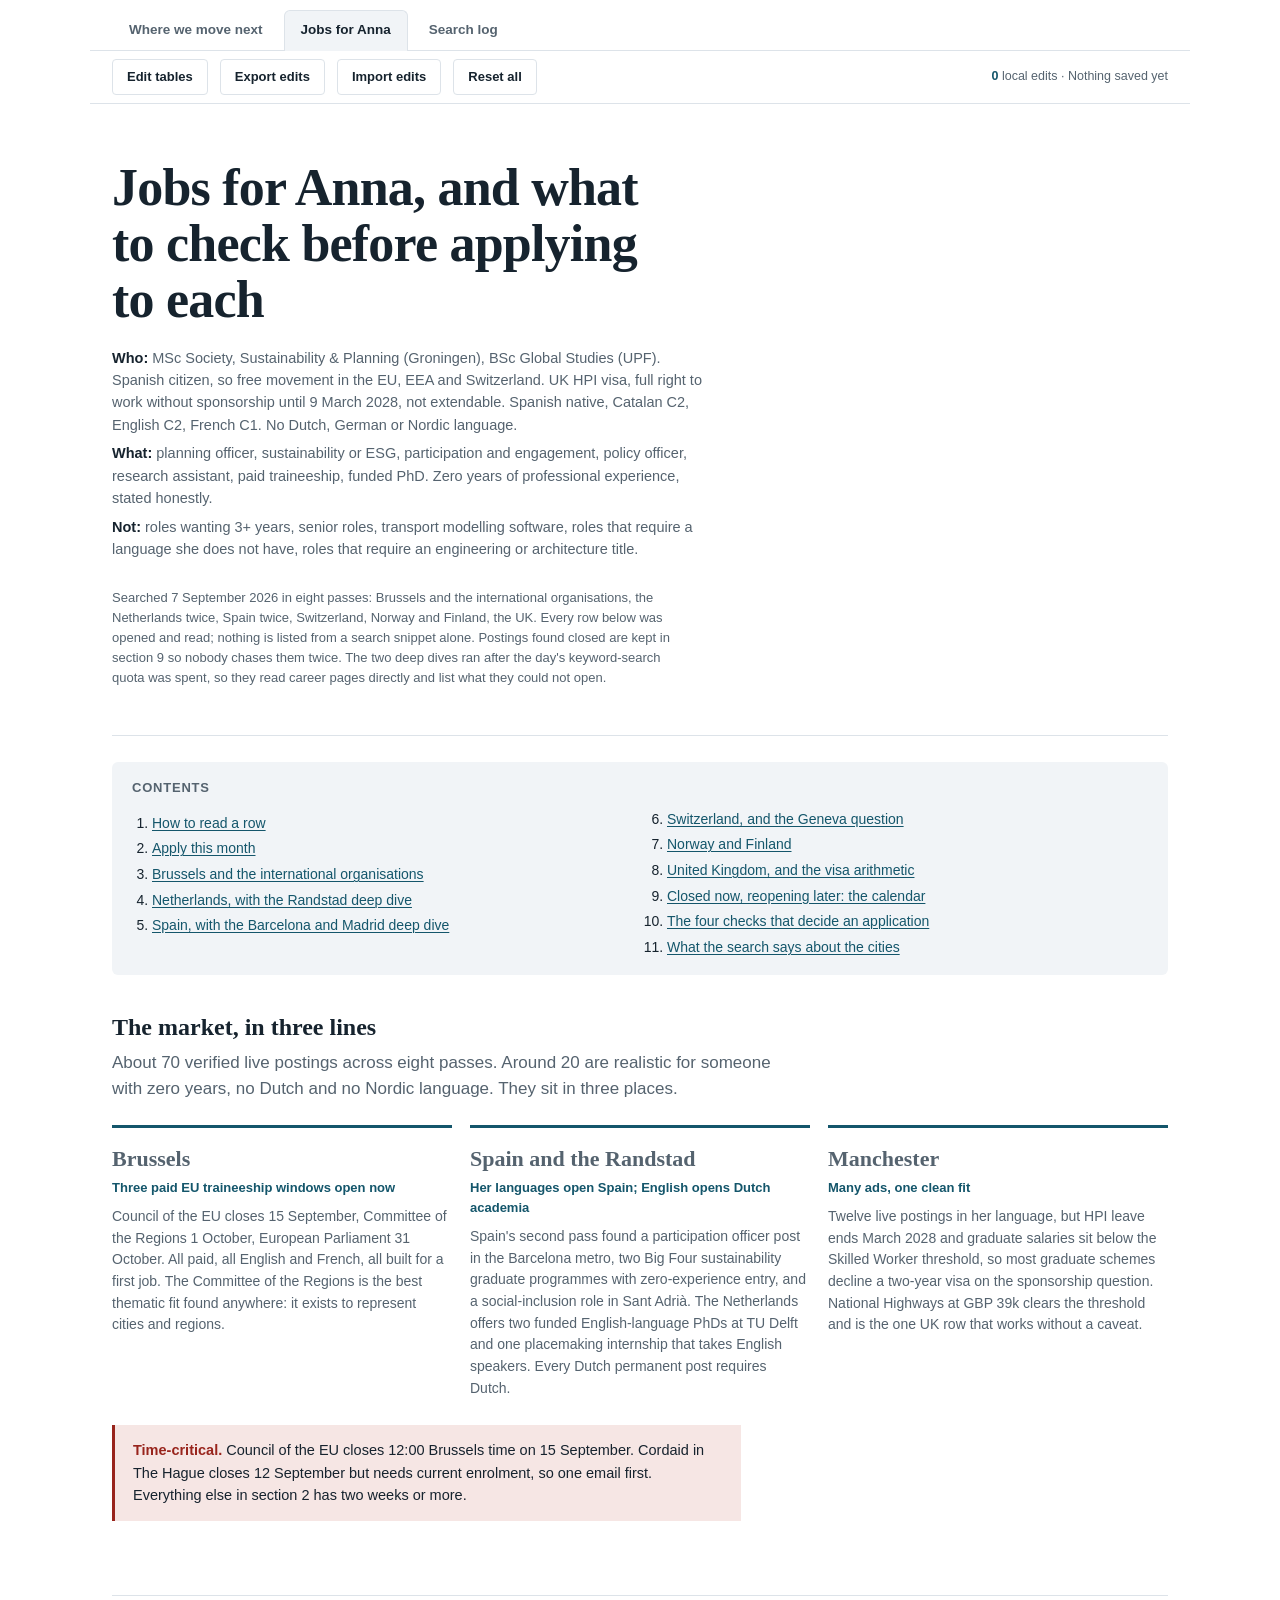
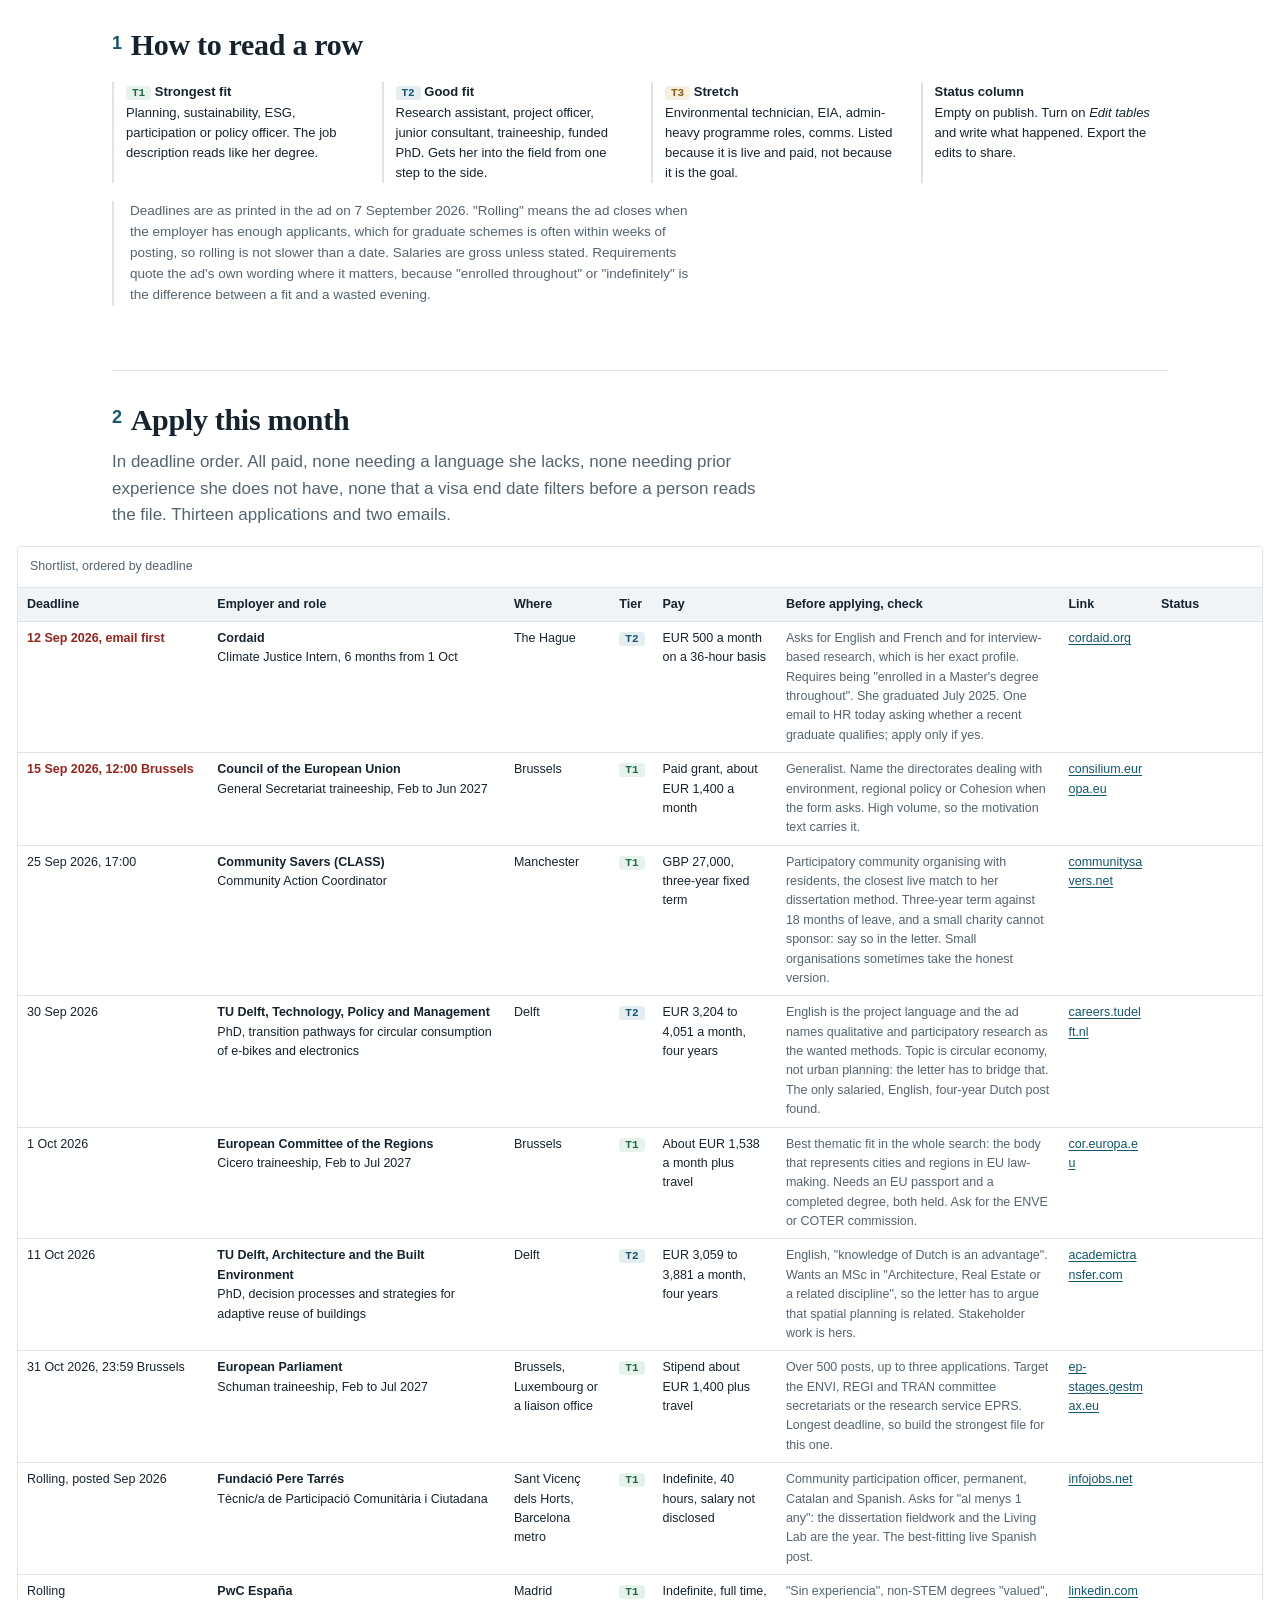
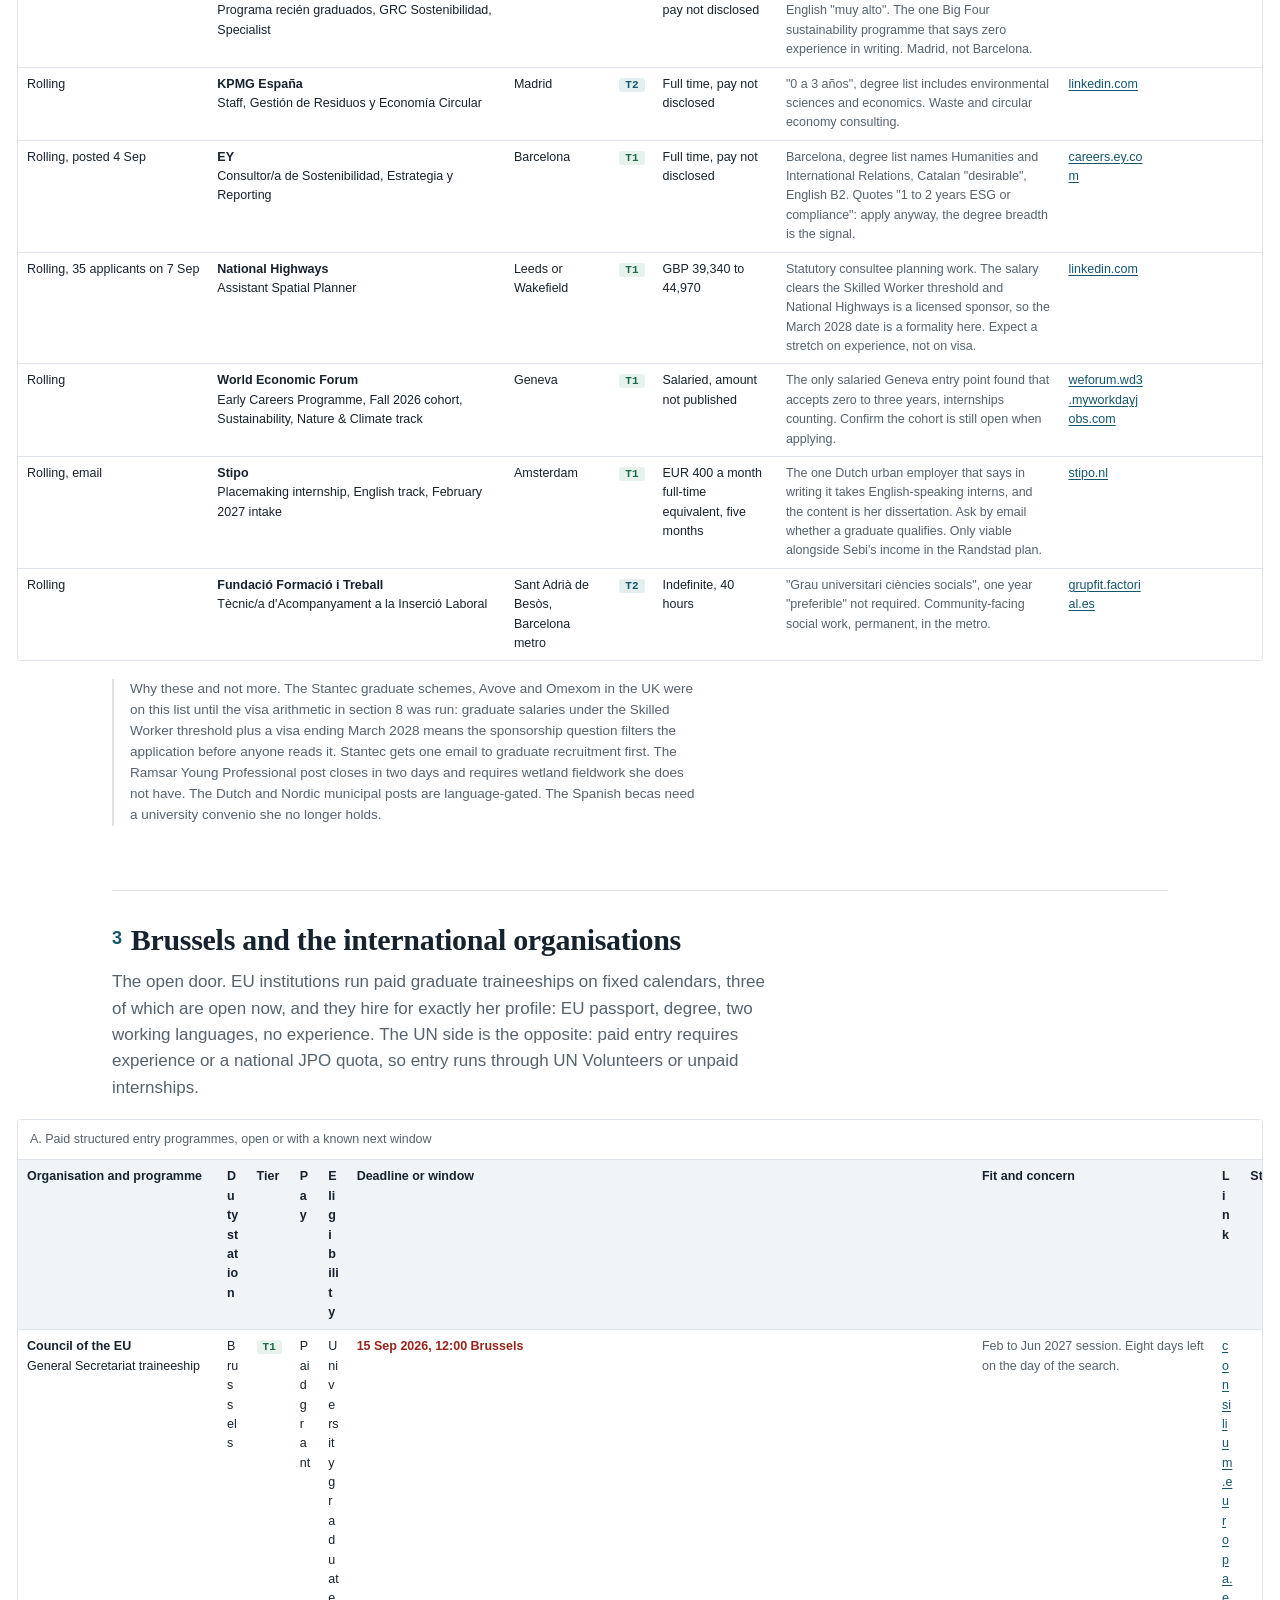
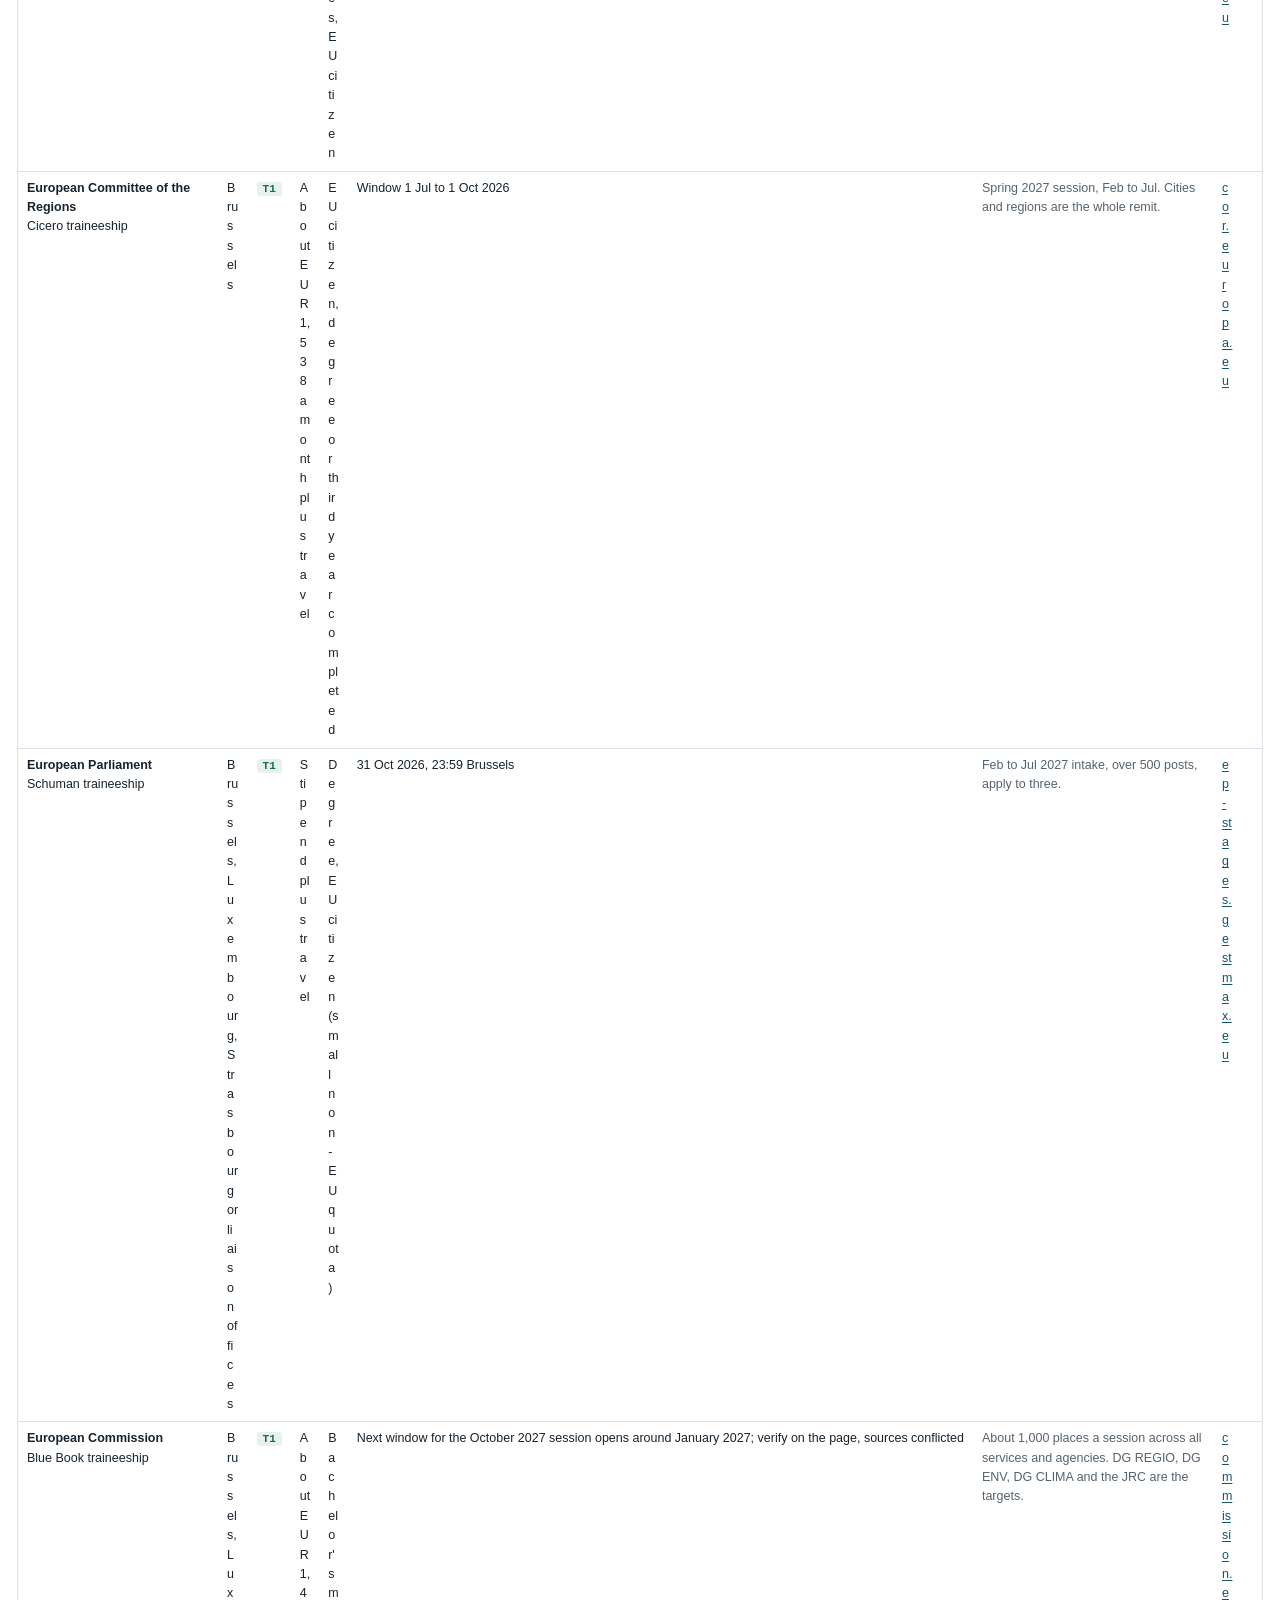
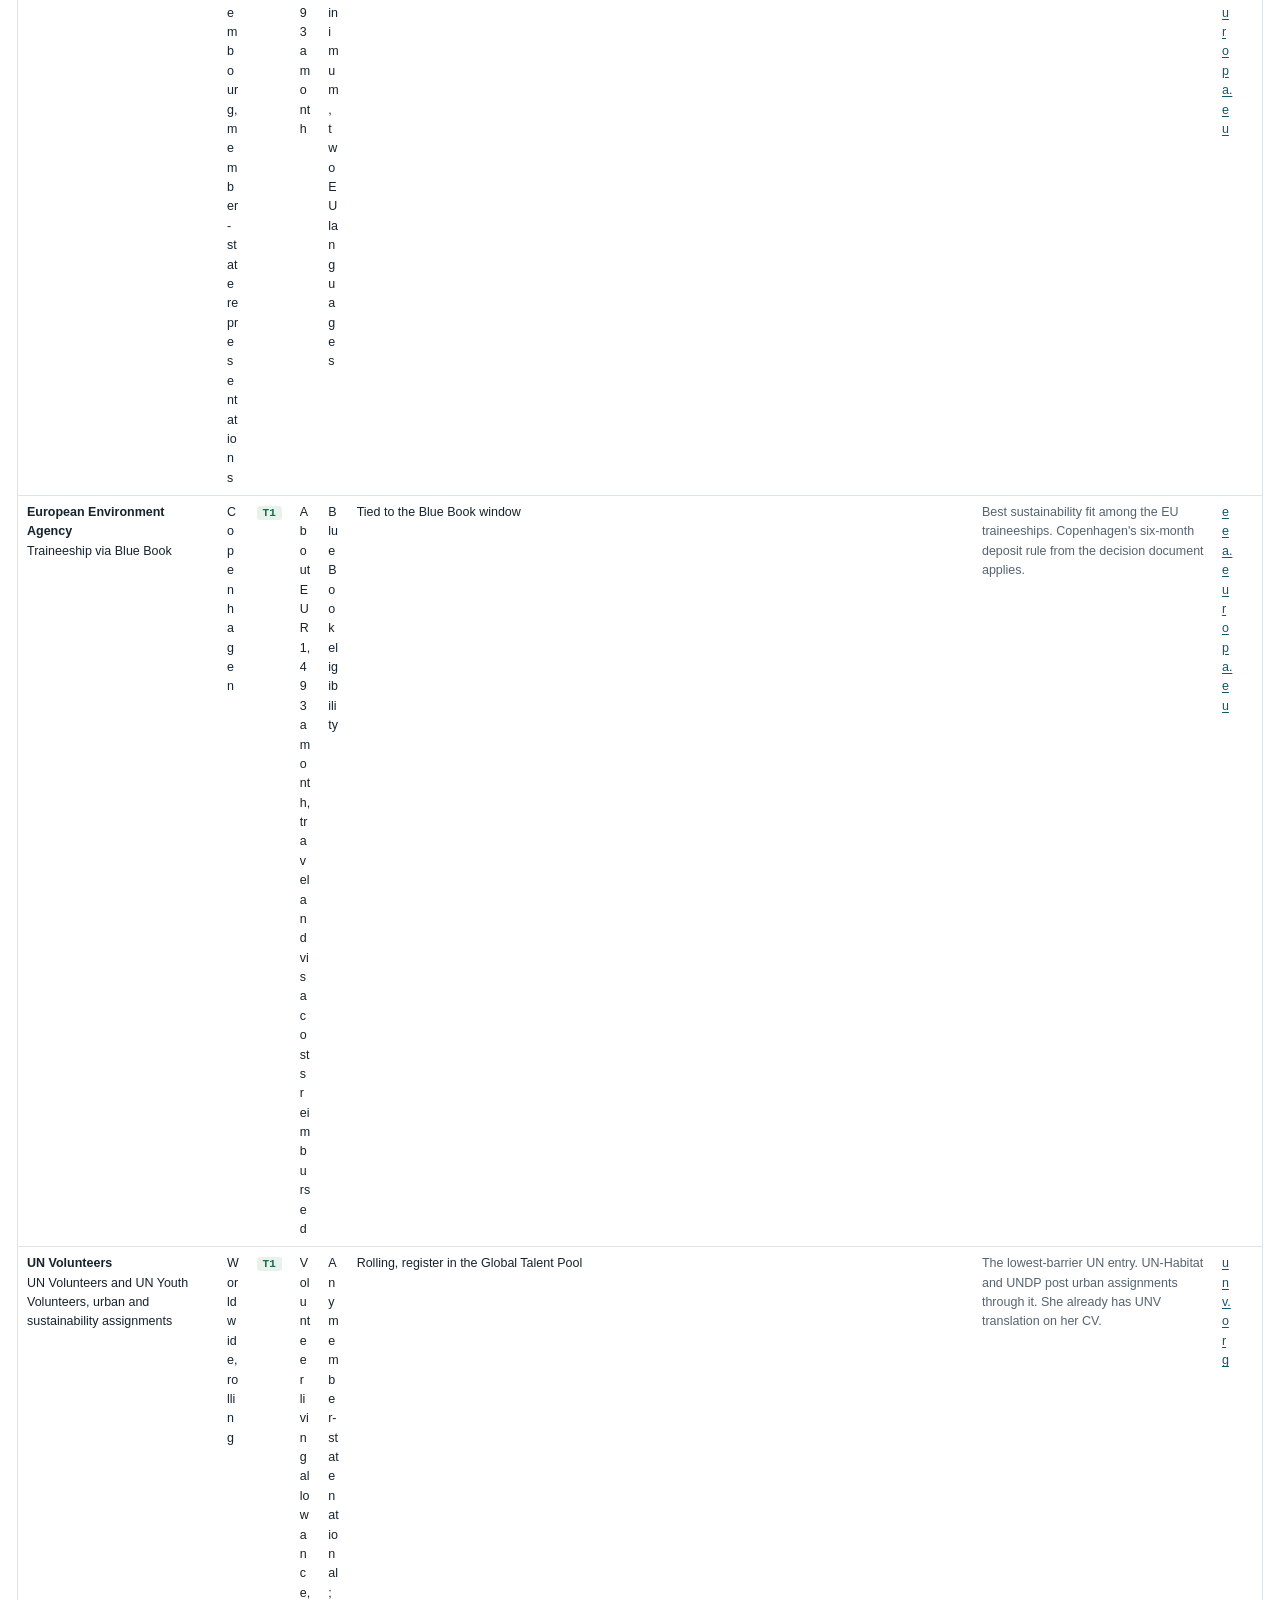
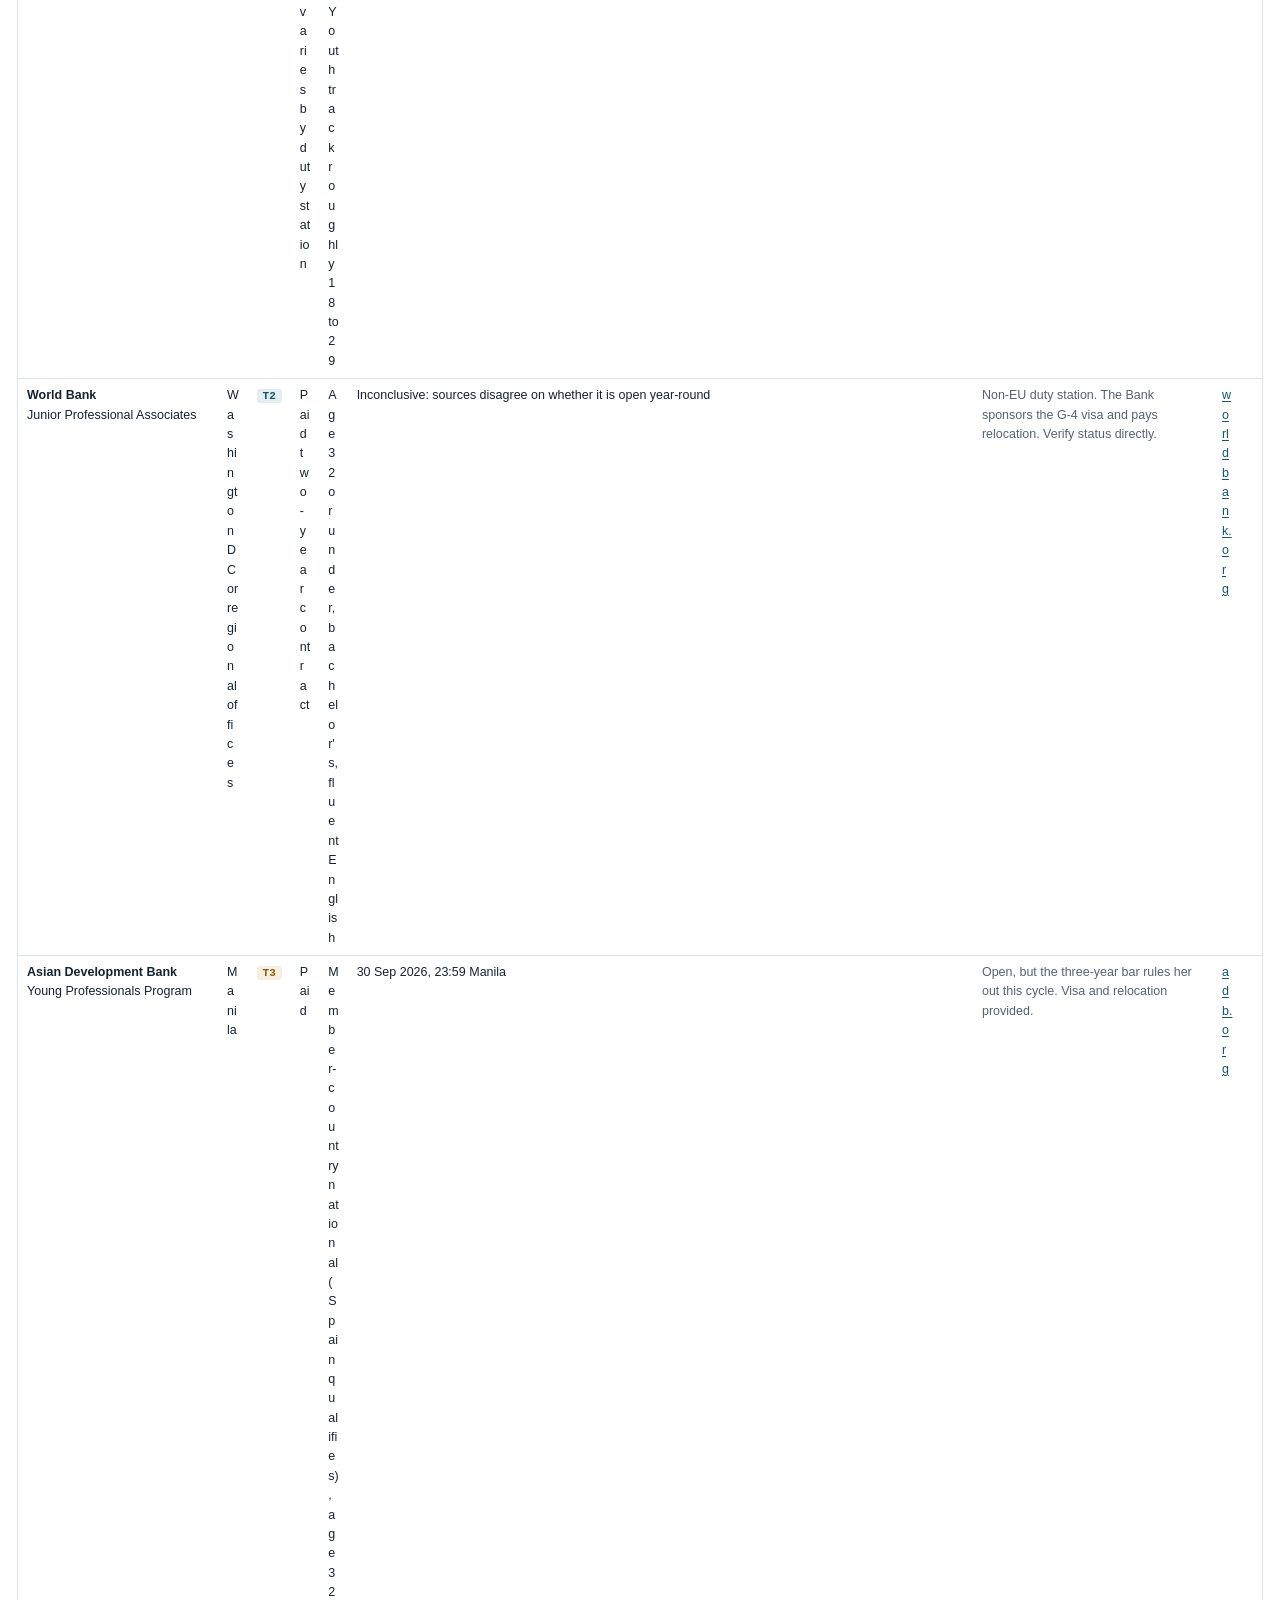
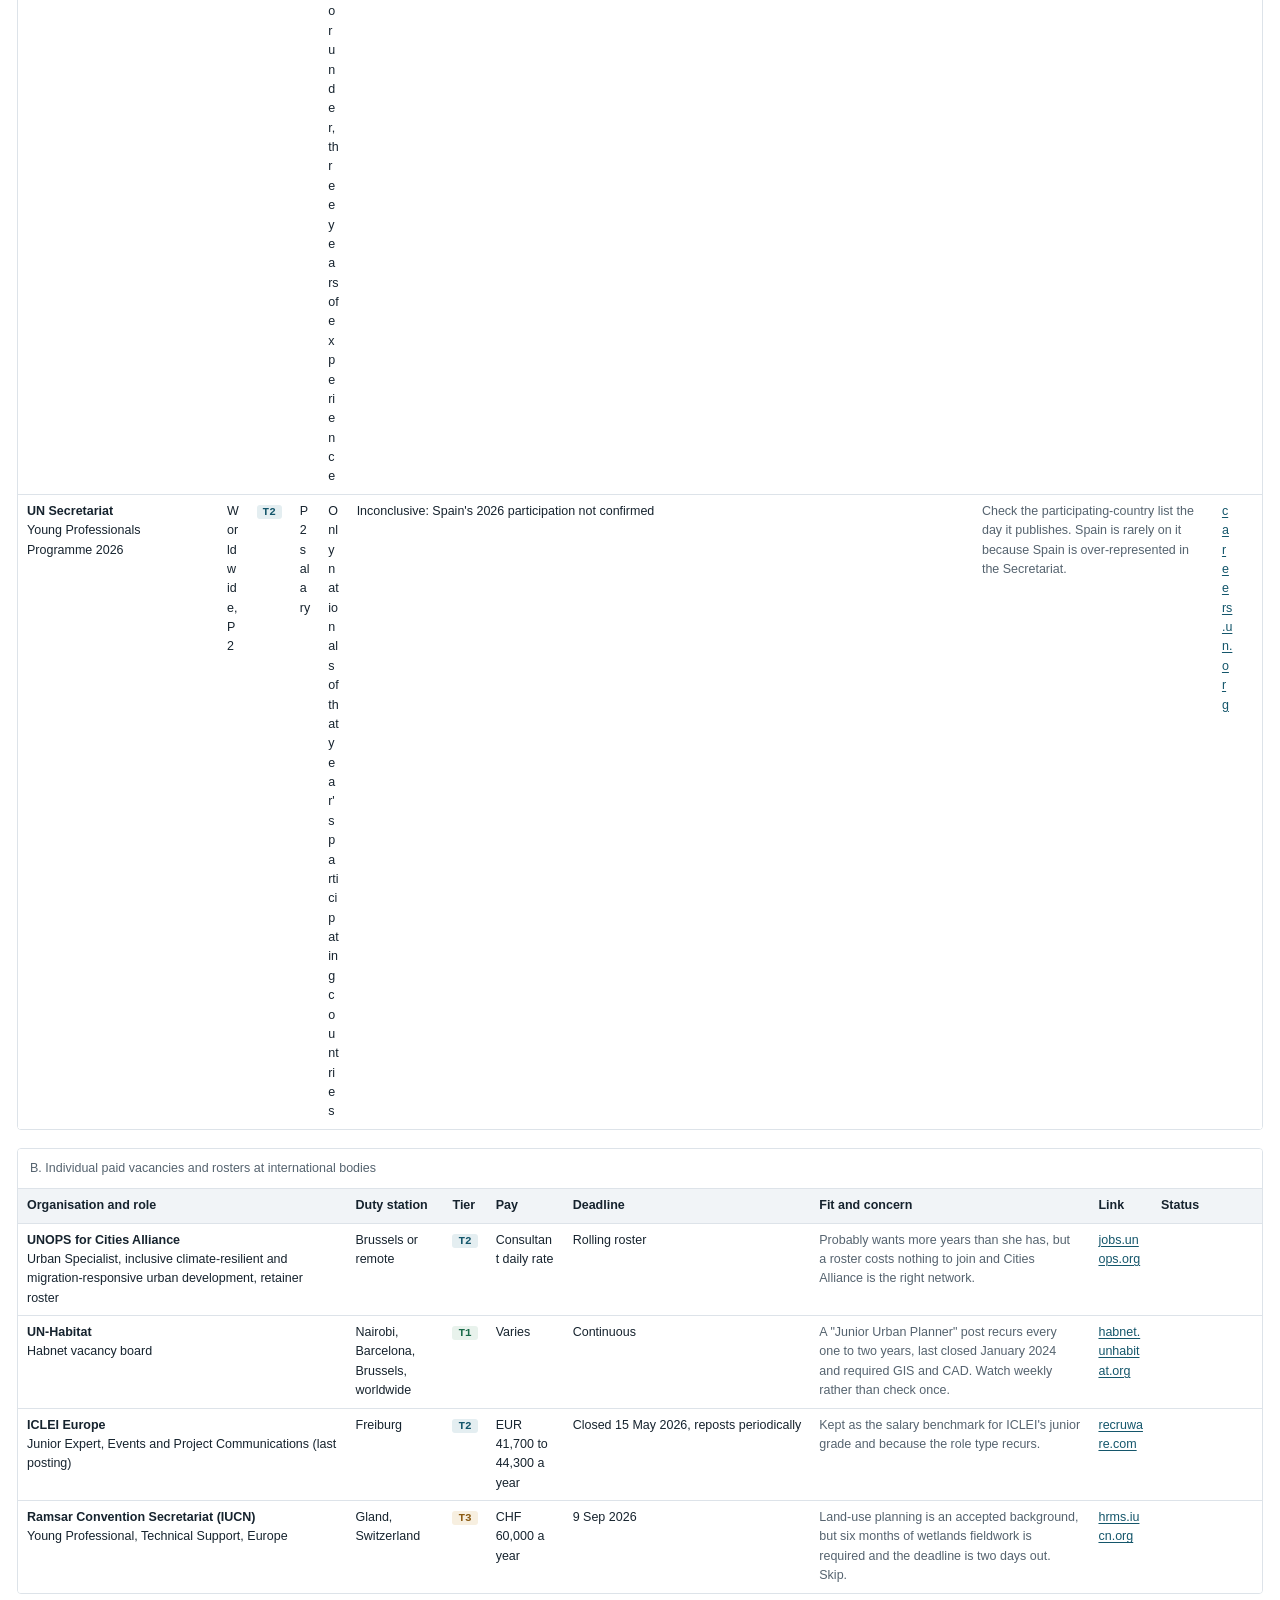
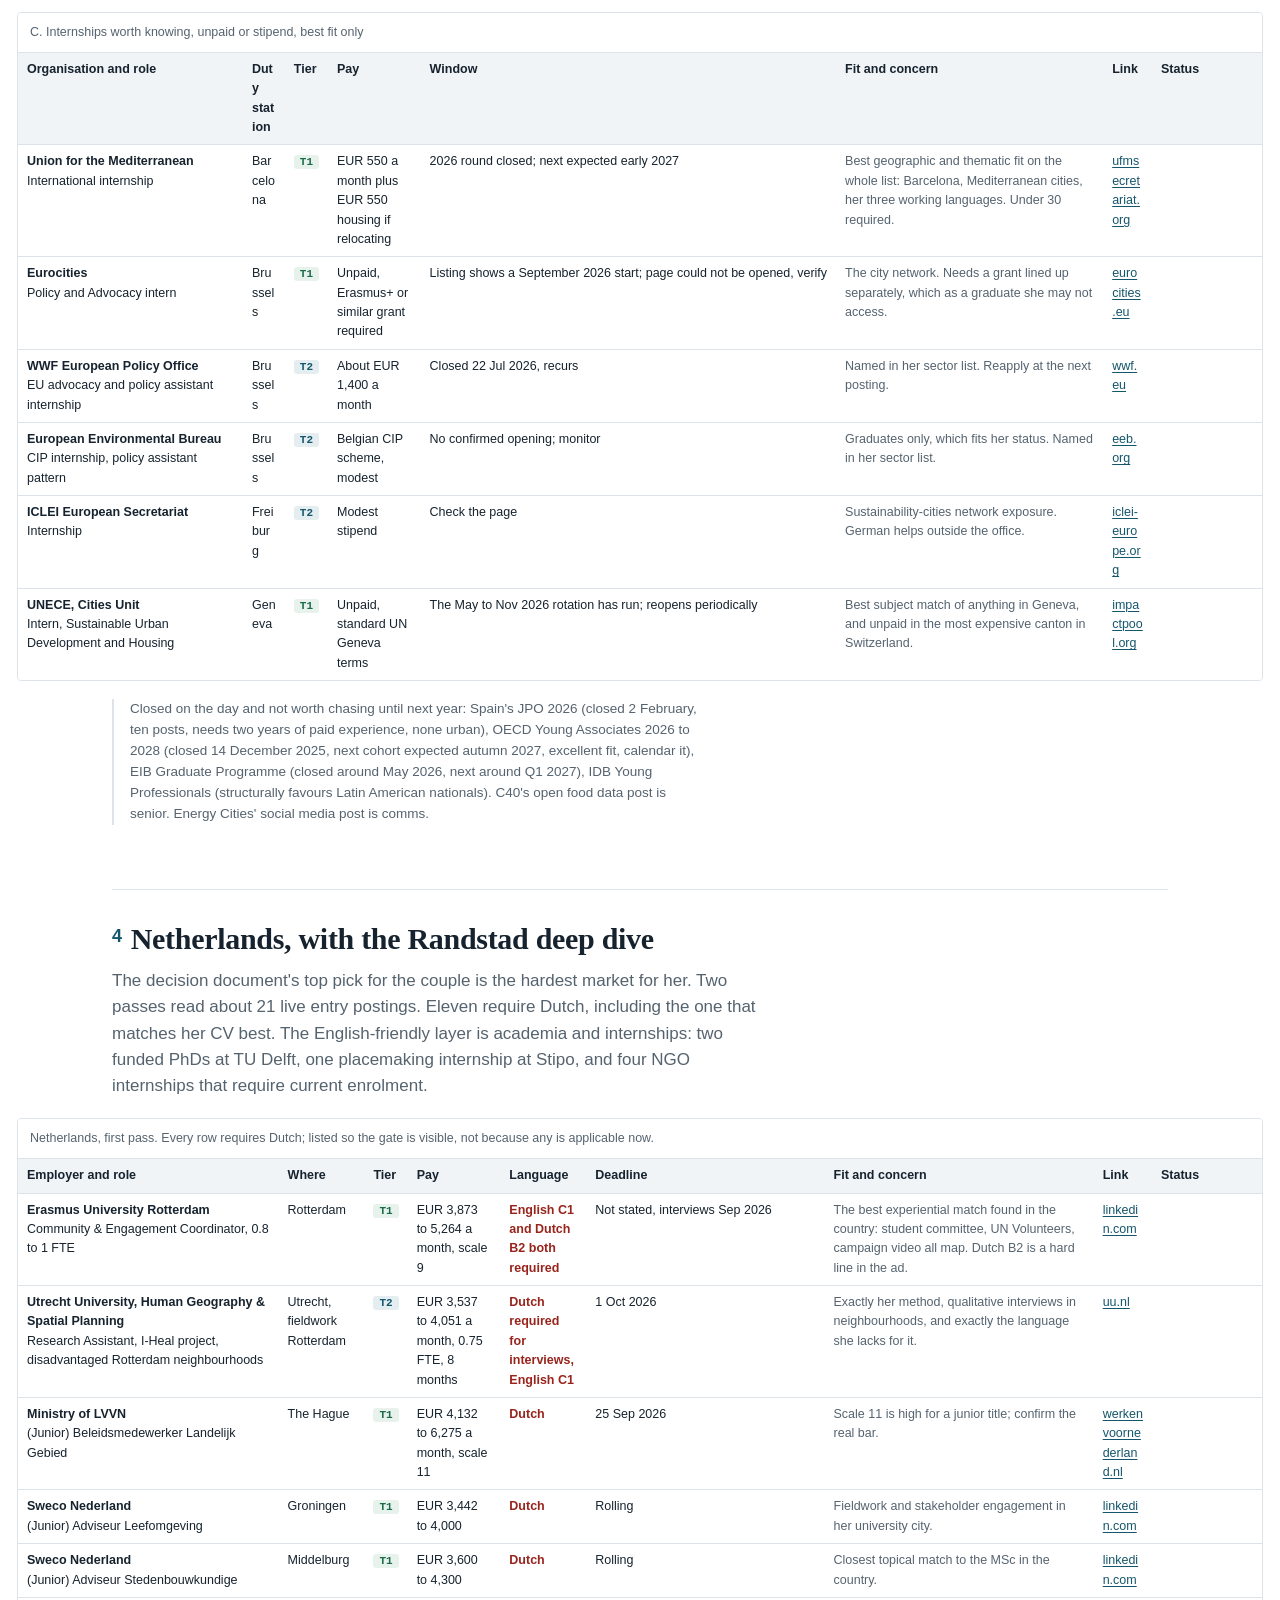
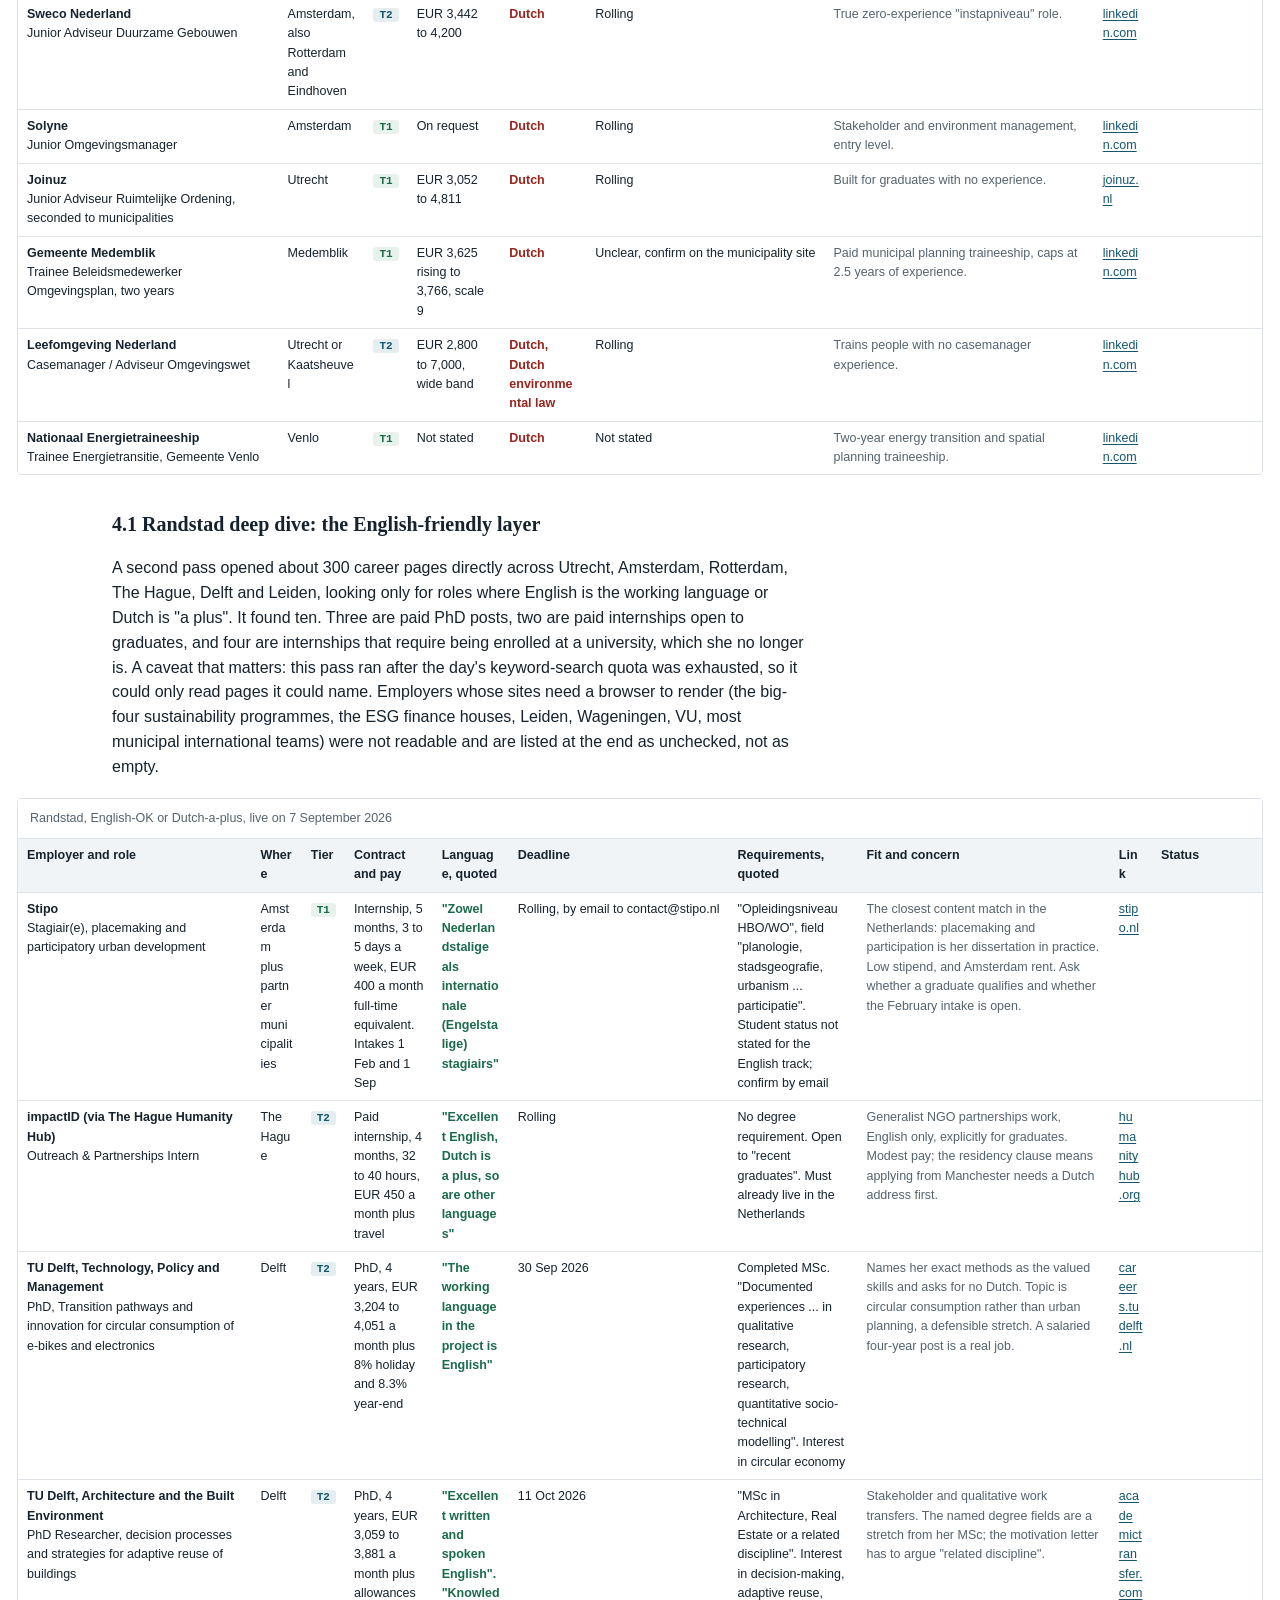
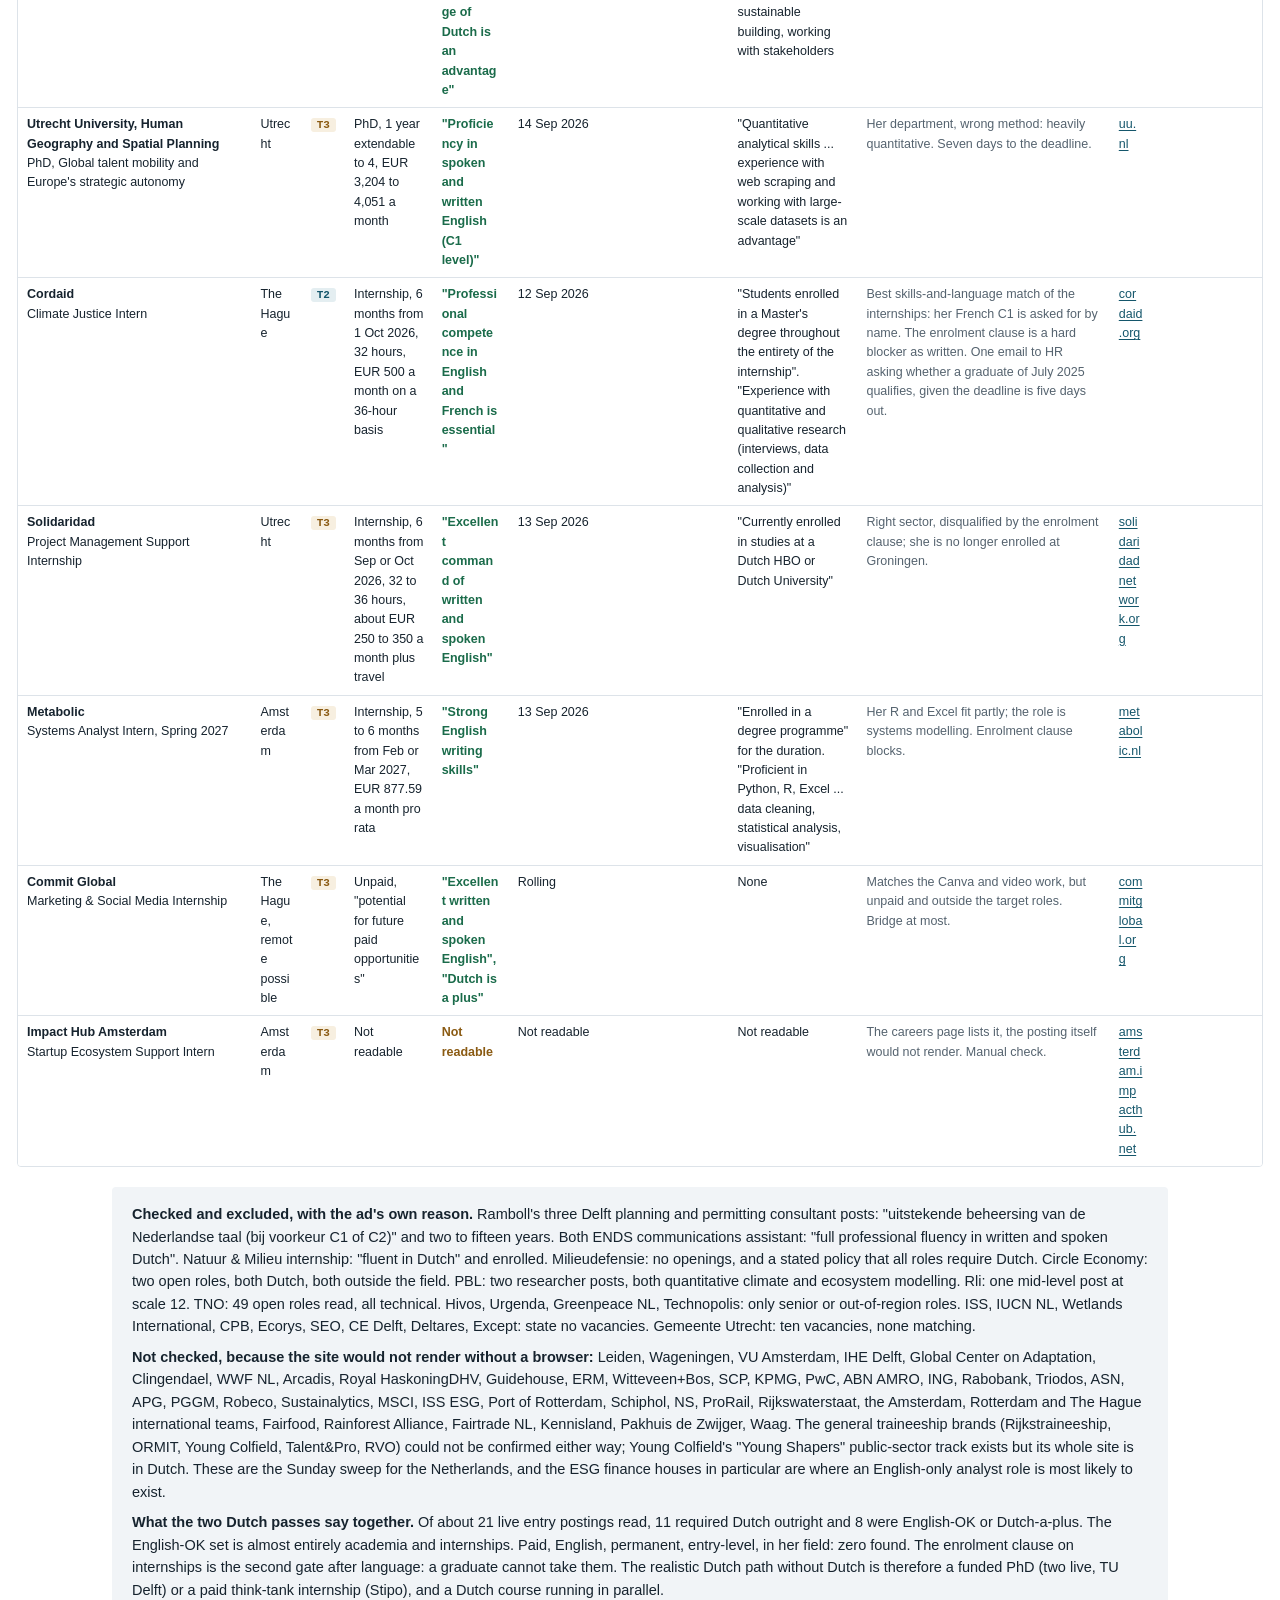
==== jobs.html @ f6447d2b "anna jobs" ====
<!DOCTYPE html>
<html lang="en">
<head>
<meta charset="UTF-8">
<meta name="viewport" content="width=device-width, initial-scale=1.0">
<title>Jobs for Anna · every live posting found, September 2026</title>
<meta name="description" content="Every open graduate-level vacancy found for Anna across Brussels, the Netherlands, Spain, Switzerland, Norway, Finland and the UK, with deadlines, pay, language gates and the check to make before applying.">
<link rel="stylesheet" href="assets/styles.css">
</head>
<body class="jobs">
<a class="skip" href="#now">Skip to the list</a>
<div class="page">

<nav class="sitetabs" aria-label="Site sections">
  <a href="index.html">Where we move next</a>
  <a href="jobs.html" aria-current="page">Jobs for Anna</a>
  <a href="log.html">Search log</a>
</nav>

<div class="toolbar" id="toolbar">
  <button type="button" id="edit-toggle" aria-pressed="false">Edit tables</button>
  <button type="button" id="export-edits">Export edits</button>
  <button type="button" id="import-edits">Import edits</button>
  <input type="file" id="import-file" accept="application/json,.json" hidden>
  <button type="button" id="reset-all" disabled>Reset all</button>
  <span class="grow"></span>
  <span class="state"><b id="edit-count">0</b> local edits · <span id="save-state">Nothing saved yet</span></span>
</div>
<p id="edit-help" class="method" hidden style="margin-top:12px">
  <strong>Edit mode is on.</strong> Every cell is editable, so the <em>Status</em> column is yours: type <em>applied 12 Sep</em>, <em>rejected</em>, <em>interview</em>, or <em>skip</em>. Each row has duplicate and delete controls and each table has <em>Add a row</em>. Edits live in this browser only. Use <em>Export edits</em> to hand the file to the other person, who imports it on their machine.
</p>

<header class="masthead">
  <h1>Jobs for Anna, and what to check before applying to each</h1>
  <p class="who"><strong>Who:</strong> MSc Society, Sustainability &amp; Planning (Groningen), BSc Global Studies (UPF). Spanish citizen, so free movement in the EU, EEA and Switzerland. UK HPI visa, full right to work without sponsorship until 9 March 2028, not extendable. Spanish native, Catalan C2, English C2, French C1. No Dutch, German or Nordic language.</p>
  <p class="who"><strong>What:</strong> planning officer, sustainability or ESG, participation and engagement, policy officer, research assistant, paid traineeship, funded PhD. Zero years of professional experience, stated honestly.</p>
  <p class="who"><strong>Not:</strong> roles wanting 3+ years, senior roles, transport modelling software, roles that require a language she does not have, roles that require an engineering or architecture title.</p>
  <p class="stamp">Searched 7 September 2026 in eight passes: Brussels and the international organisations, the Netherlands twice, Spain twice, Switzerland, Norway and Finland, the UK. Every row below was opened and read; nothing is listed from a search snippet alone. Postings found closed are kept in section 9 so nobody chases them twice. The two deep dives ran after the day's keyword-search quota was spent, so they read career pages directly and list what they could not open.</p>
</header>

<nav class="toc" aria-label="Contents">
  <h2>Contents</h2>
  <ol>
    <li><a href="#read">How to read a row</a></li>
    <li><a href="#now">Apply this month</a></li>
    <li><a href="#eu">Brussels and the international organisations</a></li>
    <li><a href="#nl">Netherlands, with the Randstad deep dive</a></li>
    <li><a href="#es">Spain, with the Barcelona and Madrid deep dive</a></li>
    <li><a href="#ch">Switzerland, and the Geneva question</a></li>
    <li><a href="#nordics">Norway and Finland</a></li>
    <li><a href="#uk">United Kingdom, and the visa arithmetic</a></li>
    <li><a href="#closed">Closed now, reopening later: the calendar</a></li>
    <li><a href="#checks">The four checks that decide an application</a></li>
    <li><a href="#verdict">What the search says about the cities</a></li>
  </ol>
</nav>

<section class="verdict">
  <h2>The market, in three lines</h2>
  <p class="lead">About 70 verified live postings across eight passes. Around 20 are realistic for someone with zero years, no Dutch and no Nordic language. They sit in three places.</p>
  <div class="shortlist">
    <div class="pick">
      <p class="city">Brussels</p>
      <p class="role">Three paid EU traineeship windows open now</p>
      <p>Council of the EU closes 15 September, Committee of the Regions 1 October, European Parliament 31 October. All paid, all English and French, all built for a first job. The Committee of the Regions is the best thematic fit found anywhere: it exists to represent cities and regions.</p>
    </div>
    <div class="pick">
      <p class="city">Spain and the Randstad</p>
      <p class="role">Her languages open Spain; English opens Dutch academia</p>
      <p>Spain's second pass found a participation officer post in the Barcelona metro, two Big Four sustainability graduate programmes with zero-experience entry, and a social-inclusion role in Sant Adrià. The Netherlands offers two funded English-language PhDs at TU Delft and one placemaking internship that takes English speakers. Every Dutch permanent post requires Dutch.</p>
    </div>
    <div class="pick">
      <p class="city">Manchester</p>
      <p class="role">Many ads, one clean fit</p>
      <p>Twelve live postings in her language, but HPI leave ends March 2028 and graduate salaries sit below the Skilled Worker threshold, so most graduate schemes decline a two-year visa on the sponsorship question. National Highways at GBP 39k clears the threshold and is the one UK row that works without a caveat.</p>
    </div>
  </div>
  <p class="out"><b>Time-critical.</b> Council of the EU closes 12:00 Brussels time on 15 September. Cordaid in The Hague closes 12 September but needs current enrolment, so one email first. Everything else in section 2 has two weeks or more.</p>
</section>

<h2 class="sec" id="read"><span class="n">1</span>How to read a row</h2>
<div class="conf-key">
  <div><b><span class="tier t1">T1</span> Strongest fit</b> Planning, sustainability, ESG, participation or policy officer. The job description reads like her degree.</div>
  <div><b><span class="tier t2">T2</span> Good fit</b> Research assistant, project officer, junior consultant, traineeship, funded PhD. Gets her into the field from one step to the side.</div>
  <div><b><span class="tier t3">T3</span> Stretch</b> Environmental technician, EIA, admin-heavy programme roles, comms. Listed because it is live and paid, not because it is the goal.</div>
  <div><b>Status column</b> Empty on publish. Turn on <em>Edit tables</em> and write what happened. Export the edits to share.</div>
</div>
<p class="method">Deadlines are as printed in the ad on 7 September 2026. "Rolling" means the ad closes when the employer has enough applicants, which for graduate schemes is often within weeks of posting, so rolling is not slower than a date. Salaries are gross unless stated. Requirements quote the ad's own wording where it matters, because "enrolled throughout" or "indefinitely" is the difference between a fit and a wasted evening.</p>

<h2 class="sec" id="now"><span class="n">2</span>Apply this month</h2>
<p class="lead">In deadline order. All paid, none needing a language she lacks, none needing prior experience she does not have, none that a visa end date filters before a person reads the file. Thirteen applications and two emails.</p>
<div class="scroll">
<table data-tid="jobs-now">
  <caption>Shortlist, ordered by deadline</caption>
  <thead><tr><th scope="col">Deadline</th><th scope="col">Employer and role</th><th scope="col">Where</th><th scope="col">Tier</th><th scope="col">Pay</th><th scope="col">Before applying, check</th><th scope="col">Link</th><th scope="col">Status</th></tr></thead>
  <tbody>
    <tr class="urgent"><td class="dl">12 Sep 2026, email first</td><td class="role"><b>Cordaid</b><br>Climate Justice Intern, 6 months from 1 Oct</td><td>The Hague</td><td><span class="tier t2">T2</span></td><td>EUR 500 a month on a 36-hour basis</td><td class="note">Asks for English and French and for interview-based research, which is her exact profile. Requires being "enrolled in a Master's degree throughout". She graduated July 2025. One email to HR today asking whether a recent graduate qualifies; apply only if yes.</td><td><a href="https://www.cordaid.org/en/working-for-cordaid/387463-ClimateJusticeIntern-6282/">cordaid.org</a></td><td class="st"></td></tr>
    <tr class="urgent"><td class="dl">15 Sep 2026, 12:00 Brussels</td><td class="role"><b>Council of the European Union</b><br>General Secretariat traineeship, Feb to Jun 2027</td><td>Brussels</td><td><span class="tier t1">T1</span></td><td>Paid grant, about EUR 1,400 a month</td><td class="note">Generalist. Name the directorates dealing with environment, regional policy or Cohesion when the form asks. High volume, so the motivation text carries it.</td><td><a href="https://www.consilium.europa.eu/en/general-secretariat/careers/traineeships/">consilium.europa.eu</a></td><td class="st"></td></tr>
    <tr><td class="dl">25 Sep 2026, 17:00</td><td class="role"><b>Community Savers (CLASS)</b><br>Community Action Coordinator</td><td>Manchester</td><td><span class="tier t1">T1</span></td><td>GBP 27,000, three-year fixed term</td><td class="note">Participatory community organising with residents, the closest live match to her dissertation method. Three-year term against 18 months of leave, and a small charity cannot sponsor: say so in the letter. Small organisations sometimes take the honest version.</td><td><a href="https://communitysavers.net/engage/vacancies-volunteering/">communitysavers.net</a></td><td class="st"></td></tr>
    <tr><td class="dl">30 Sep 2026</td><td class="role"><b>TU Delft, Technology, Policy and Management</b><br>PhD, transition pathways for circular consumption of e-bikes and electronics</td><td>Delft</td><td><span class="tier t2">T2</span></td><td>EUR 3,204 to 4,051 a month, four years</td><td class="note">English is the project language and the ad names qualitative and participatory research as the wanted methods. Topic is circular economy, not urban planning: the letter has to bridge that. The only salaried, English, four-year Dutch post found.</td><td><a href="https://careers.tudelft.nl/job/Delft-PhD-Position-Transition-Pathways-and-Innovation-for-Circular-Consumption-of-E-bikes-and-Electronics-2628-CD/1371285957/">careers.tudelft.nl</a></td><td class="st"></td></tr>
    <tr><td class="dl">1 Oct 2026</td><td class="role"><b>European Committee of the Regions</b><br>Cicero traineeship, Feb to Jul 2027</td><td>Brussels</td><td><span class="tier t1">T1</span></td><td>About EUR 1,538 a month plus travel</td><td class="note">Best thematic fit in the whole search: the body that represents cities and regions in EU law-making. Needs an EU passport and a completed degree, both held. Ask for the ENVE or COTER commission.</td><td><a href="https://www.cor.europa.eu/en/about/work-us/traineeships">cor.europa.eu</a></td><td class="st"></td></tr>
    <tr><td class="dl">11 Oct 2026</td><td class="role"><b>TU Delft, Architecture and the Built Environment</b><br>PhD, decision processes and strategies for adaptive reuse of buildings</td><td>Delft</td><td><span class="tier t2">T2</span></td><td>EUR 3,059 to 3,881 a month, four years</td><td class="note">English, "knowledge of Dutch is an advantage". Wants an MSc in "Architecture, Real Estate or a related discipline", so the letter has to argue that spatial planning is related. Stakeholder work is hers.</td><td><a href="https://www.academictransfer.com/en/jobs/363746/phd-researcher-decision-processes-and-strategies-for-adaptive-reuse-of-buildings/">academictransfer.com</a></td><td class="st"></td></tr>
    <tr><td class="dl">31 Oct 2026, 23:59 Brussels</td><td class="role"><b>European Parliament</b><br>Schuman traineeship, Feb to Jul 2027</td><td>Brussels, Luxembourg or a liaison office</td><td><span class="tier t1">T1</span></td><td>Stipend about EUR 1,400 plus travel</td><td class="note">Over 500 posts, up to three applications. Target the ENVI, REGI and TRAN committee secretariats or the research service EPRS. Longest deadline, so build the strongest file for this one.</td><td><a href="https://ep-stages.gestmax.eu/website/application-informations">ep-stages.gestmax.eu</a></td><td class="st"></td></tr>
    <tr><td class="dl">Rolling, posted Sep 2026</td><td class="role"><b>Fundació Pere Tarrés</b><br>Tècnic/a de Participació Comunitària i Ciutadana</td><td>Sant Vicenç dels Horts, Barcelona metro</td><td><span class="tier t1">T1</span></td><td>Indefinite, 40 hours, salary not disclosed</td><td class="note">Community participation officer, permanent, Catalan and Spanish. Asks for "al menys 1 any": the dissertation fieldwork and the Living Lab are the year. The best-fitting live Spanish post.</td><td><a href="https://www.infojobs.net/sant-vicenc-dels-horts/tecnic-participacio-comunitaria-ciutadana-setembre-indefinit/of-i7a8d246d7c486e931395e671f7fd65">infojobs.net</a></td><td class="st"></td></tr>
    <tr><td class="dl">Rolling</td><td class="role"><b>PwC España</b><br>Programa recién graduados, GRC Sostenibilidad, Specialist</td><td>Madrid</td><td><span class="tier t1">T1</span></td><td>Indefinite, full time, pay not disclosed</td><td class="note">"Sin experiencia", non-STEM degrees "valued", English "muy alto". The one Big Four sustainability programme that says zero experience in writing. Madrid, not Barcelona.</td><td><a href="https://es.linkedin.com/jobs/view/programa-reci%C3%A9n-graduados-grc-sostenibilidad-riesgos-control-interno-specialist-at-pwc-espa%C3%B1a-4299595458">linkedin.com</a></td><td class="st"></td></tr>
    <tr><td class="dl">Rolling</td><td class="role"><b>KPMG España</b><br>Staff, Gestión de Residuos y Economía Circular</td><td>Madrid</td><td><span class="tier t2">T2</span></td><td>Full time, pay not disclosed</td><td class="note">"0 a 3 años", degree list includes environmental sciences and economics. Waste and circular economy consulting.</td><td><a href="https://es.linkedin.com/jobs/view/staff-gesti%C3%B3n-de-residuos-y-econom%C3%ADa-circular-at-kpmg-espa%C3%B1a-4459964925">linkedin.com</a></td><td class="st"></td></tr>
    <tr><td class="dl">Rolling, posted 4 Sep</td><td class="role"><b>EY</b><br>Consultor/a de Sostenibilidad, Estrategia y Reporting</td><td>Barcelona</td><td><span class="tier t1">T1</span></td><td>Full time, pay not disclosed</td><td class="note">Barcelona, degree list names Humanities and International Relations, Catalan "desirable", English B2. Quotes "1 to 2 years ESG or compliance": apply anyway, the degree breadth is the signal.</td><td><a href="https://careers.ey.com/ey/job/Barcelona-Consultora-de-Sostenibilidad-%28Estrategia-y-Reporting%29-08017/1412778033/">careers.ey.com</a></td><td class="st"></td></tr>
    <tr><td class="dl">Rolling, 35 applicants on 7 Sep</td><td class="role"><b>National Highways</b><br>Assistant Spatial Planner</td><td>Leeds or Wakefield</td><td><span class="tier t1">T1</span></td><td>GBP 39,340 to 44,970</td><td class="note">Statutory consultee planning work. The salary clears the Skilled Worker threshold and National Highways is a licensed sponsor, so the March 2028 date is a formality here. Expect a stretch on experience, not on visa.</td><td><a href="https://uk.linkedin.com/jobs/view/assistant-spatial-planner-at-national-highways-4455898566">linkedin.com</a></td><td class="st"></td></tr>
    <tr><td class="dl">Rolling</td><td class="role"><b>World Economic Forum</b><br>Early Careers Programme, Fall 2026 cohort, Sustainability, Nature &amp; Climate track</td><td>Geneva</td><td><span class="tier t1">T1</span></td><td>Salaried, amount not published</td><td class="note">The only salaried Geneva entry point found that accepts zero to three years, internships counting. Confirm the cohort is still open when applying.</td><td><a href="https://weforum.wd3.myworkdayjobs.com/en-US/Forum_Careers/details/Early-Careers-Programme--Fall-2026-Cohort_R4071">weforum.wd3.myworkdayjobs.com</a></td><td class="st"></td></tr>
    <tr><td class="dl">Rolling, email</td><td class="role"><b>Stipo</b><br>Placemaking internship, English track, February 2027 intake</td><td>Amsterdam</td><td><span class="tier t1">T1</span></td><td>EUR 400 a month full-time equivalent, five months</td><td class="note">The one Dutch urban employer that says in writing it takes English-speaking interns, and the content is her dissertation. Ask by email whether a graduate qualifies. Only viable alongside Sebi's income in the Randstad plan.</td><td><a href="https://stipo.nl/stipo-zoekt-stagiaires/">stipo.nl</a></td><td class="st"></td></tr>
    <tr><td class="dl">Rolling</td><td class="role"><b>Fundació Formació i Treball</b><br>Tècnic/a d'Acompanyament a la Inserció Laboral</td><td>Sant Adrià de Besòs, Barcelona metro</td><td><span class="tier t2">T2</span></td><td>Indefinite, 40 hours</td><td class="note">"Grau universitari ciències socials", one year "preferible" not required. Community-facing social work, permanent, in the metro.</td><td><a href="https://grupfit.factorial.es/job_posting/tecnic-a-d-acompanyament-a-la-insercio-laboral-320904">grupfit.factorial.es</a></td><td class="st"></td></tr>
  </tbody>
</table>
</div>
<p class="method">Why these and not more. The Stantec graduate schemes, Avove and Omexom in the UK were on this list until the visa arithmetic in section 8 was run: graduate salaries under the Skilled Worker threshold plus a visa ending March 2028 means the sponsorship question filters the application before anyone reads it. Stantec gets one email to graduate recruitment first. The Ramsar Young Professional post closes in two days and requires wetland fieldwork she does not have. The Dutch and Nordic municipal posts are language-gated. The Spanish becas need a university convenio she no longer holds.</p>

<h2 class="sec" id="eu"><span class="n">3</span>Brussels and the international organisations</h2>
<p class="lead">The open door. EU institutions run paid graduate traineeships on fixed calendars, three of which are open now, and they hire for exactly her profile: EU passport, degree, two working languages, no experience. The UN side is the opposite: paid entry requires experience or a national JPO quota, so entry runs through UN Volunteers or unpaid internships.</p>
<div class="scroll">
<table data-tid="jobs-eu-a">
  <caption>A. Paid structured entry programmes, open or with a known next window</caption>
  <thead><tr><th scope="col">Organisation and programme</th><th scope="col">Duty station</th><th scope="col">Tier</th><th scope="col">Pay</th><th scope="col">Eligibility</th><th scope="col">Deadline or window</th><th scope="col">Fit and concern</th><th scope="col">Link</th><th scope="col">Status</th></tr></thead>
  <tbody>
    <tr class="urgent"><td class="role"><b>Council of the EU</b><br>General Secretariat traineeship</td><td>Brussels</td><td><span class="tier t1">T1</span></td><td>Paid grant</td><td>University graduates, EU citizen</td><td class="dl">15 Sep 2026, 12:00 Brussels</td><td class="note">Feb to Jun 2027 session. Eight days left on the day of the search.</td><td><a href="https://www.consilium.europa.eu/en/general-secretariat/careers/traineeships/">consilium.europa.eu</a></td><td class="st"></td></tr>
    <tr><td class="role"><b>European Committee of the Regions</b><br>Cicero traineeship</td><td>Brussels</td><td><span class="tier t1">T1</span></td><td>About EUR 1,538 a month plus travel</td><td>EU citizen, degree or third year completed</td><td class="dl">Window 1 Jul to 1 Oct 2026</td><td class="note">Spring 2027 session, Feb to Jul. Cities and regions are the whole remit.</td><td><a href="https://www.cor.europa.eu/en/about/work-us/traineeships">cor.europa.eu</a></td><td class="st"></td></tr>
    <tr><td class="role"><b>European Parliament</b><br>Schuman traineeship</td><td>Brussels, Luxembourg, Strasbourg or liaison offices</td><td><span class="tier t1">T1</span></td><td>Stipend plus travel</td><td>Degree, EU citizen (small non-EU quota)</td><td class="dl">31 Oct 2026, 23:59 Brussels</td><td class="note">Feb to Jul 2027 intake, over 500 posts, apply to three.</td><td><a href="https://ep-stages.gestmax.eu/website/application-informations">ep-stages.gestmax.eu</a></td><td class="st"></td></tr>
    <tr><td class="role"><b>European Commission</b><br>Blue Book traineeship</td><td>Brussels, Luxembourg, member-state representations</td><td><span class="tier t1">T1</span></td><td>About EUR 1,493 a month</td><td>Bachelor's minimum, two EU languages</td><td class="dl">Next window for the October 2027 session opens around January 2027; verify on the page, sources conflicted</td><td class="note">About 1,000 places a session across all services and agencies. DG REGIO, DG ENV, DG CLIMA and the JRC are the targets.</td><td><a href="https://commission.europa.eu/about/organisation/departments-and-executive-agencies/traineeships_en">commission.europa.eu</a></td><td class="st"></td></tr>
    <tr><td class="role"><b>European Environment Agency</b><br>Traineeship via Blue Book</td><td>Copenhagen</td><td><span class="tier t1">T1</span></td><td>About EUR 1,493 a month, travel and visa costs reimbursed</td><td>Blue Book eligibility</td><td class="dl">Tied to the Blue Book window</td><td class="note">Best sustainability fit among the EU traineeships. Copenhagen's six-month deposit rule from the decision document applies.</td><td><a href="https://www.eea.europa.eu/en/about/careers/traineeships">eea.europa.eu</a></td><td class="st"></td></tr>
    <tr><td class="role"><b>UN Volunteers</b><br>UN Volunteers and UN Youth Volunteers, urban and sustainability assignments</td><td>Worldwide, rolling</td><td><span class="tier t1">T1</span></td><td>Volunteer living allowance, varies by duty station</td><td>Any member-state national; Youth track roughly 18 to 29</td><td class="dl">Rolling, register in the Global Talent Pool</td><td class="note">The lowest-barrier UN entry. UN-Habitat and UNDP post urban assignments through it. She already has UNV translation on her CV.</td><td><a href="https://www.unv.org/">unv.org</a></td><td class="st"></td></tr>
    <tr><td class="role"><b>World Bank</b><br>Junior Professional Associates</td><td>Washington DC or regional offices</td><td><span class="tier t2">T2</span></td><td>Paid two-year contract</td><td>Age 32 or under, bachelor's, fluent English</td><td class="dl">Inconclusive: sources disagree on whether it is open year-round</td><td class="note">Non-EU duty station. The Bank sponsors the G-4 visa and pays relocation. Verify status directly.</td><td><a href="https://www.worldbank.org/en/about/careers/junior-professional-associates">worldbank.org</a></td><td class="st"></td></tr>
    <tr><td class="role"><b>Asian Development Bank</b><br>Young Professionals Program</td><td>Manila</td><td><span class="tier t3">T3</span></td><td>Paid</td><td>Member-country national (Spain qualifies), age 32 or under, three years of experience</td><td class="dl">30 Sep 2026, 23:59 Manila</td><td class="note">Open, but the three-year bar rules her out this cycle. Visa and relocation provided.</td><td><a href="https://www.adb.org/work-with-us/careers/adb-young-professionals-program">adb.org</a></td><td class="st"></td></tr>
    <tr><td class="role"><b>UN Secretariat</b><br>Young Professionals Programme 2026</td><td>Worldwide, P2</td><td><span class="tier t2">T2</span></td><td>P2 salary</td><td>Only nationals of that year's participating countries</td><td class="dl">Inconclusive: Spain's 2026 participation not confirmed</td><td class="note">Check the participating-country list the day it publishes. Spain is rarely on it because Spain is over-represented in the Secretariat.</td><td><a href="https://careers.un.org/young-professionals-programme">careers.un.org</a></td><td class="st"></td></tr>
  </tbody>
</table>
</div>
<div class="scroll">
<table data-tid="jobs-eu-b">
  <caption>B. Individual paid vacancies and rosters at international bodies</caption>
  <thead><tr><th scope="col">Organisation and role</th><th scope="col">Duty station</th><th scope="col">Tier</th><th scope="col">Pay</th><th scope="col">Deadline</th><th scope="col">Fit and concern</th><th scope="col">Link</th><th scope="col">Status</th></tr></thead>
  <tbody>
    <tr><td class="role"><b>UNOPS for Cities Alliance</b><br>Urban Specialist, inclusive climate-resilient and migration-responsive urban development, retainer roster</td><td>Brussels or remote</td><td><span class="tier t2">T2</span></td><td>Consultant daily rate</td><td class="dl">Rolling roster</td><td class="note">Probably wants more years than she has, but a roster costs nothing to join and Cities Alliance is the right network.</td><td><a href="https://jobs.unops.org/pages/viewvacancy/VADetails.aspx?id=30200">jobs.unops.org</a></td><td class="st"></td></tr>
    <tr><td class="role"><b>UN-Habitat</b><br>Habnet vacancy board</td><td>Nairobi, Barcelona, Brussels, worldwide</td><td><span class="tier t1">T1</span></td><td>Varies</td><td class="dl">Continuous</td><td class="note">A "Junior Urban Planner" post recurs every one to two years, last closed January 2024 and required GIS and CAD. Watch weekly rather than check once.</td><td><a href="https://habnet.unhabitat.org/vacancies">habnet.unhabitat.org</a></td><td class="st"></td></tr>
    <tr><td class="role"><b>ICLEI Europe</b><br>Junior Expert, Events and Project Communications (last posting)</td><td>Freiburg</td><td><span class="tier t2">T2</span></td><td>EUR 41,700 to 44,300 a year</td><td class="dl">Closed 15 May 2026, reposts periodically</td><td class="note">Kept as the salary benchmark for ICLEI's junior grade and because the role type recurs.</td><td><a href="https://companies.recruware.com/iclei-europasekretariat-gmbh/job/69dcd71fa1c83b9726a567dc/junior-expert-events-and-project-communications/">recruware.com</a></td><td class="st"></td></tr>
    <tr><td class="role"><b>Ramsar Convention Secretariat (IUCN)</b><br>Young Professional, Technical Support, Europe</td><td>Gland, Switzerland</td><td><span class="tier t3">T3</span></td><td>CHF 60,000 a year</td><td class="dl">9 Sep 2026</td><td class="note">Land-use planning is an accepted background, but six months of wetlands fieldwork is required and the deadline is two days out. Skip.</td><td><a href="https://hrms.iucn.org/iresy/index.cfm?event=vac.show&amp;vacId=11777&amp;lang=en">hrms.iucn.org</a></td><td class="st"></td></tr>
  </tbody>
</table>
</div>
<div class="scroll">
<table data-tid="jobs-eu-c">
  <caption>C. Internships worth knowing, unpaid or stipend, best fit only</caption>
  <thead><tr><th scope="col">Organisation and role</th><th scope="col">Duty station</th><th scope="col">Tier</th><th scope="col">Pay</th><th scope="col">Window</th><th scope="col">Fit and concern</th><th scope="col">Link</th><th scope="col">Status</th></tr></thead>
  <tbody>
    <tr><td class="role"><b>Union for the Mediterranean</b><br>International internship</td><td>Barcelona</td><td><span class="tier t1">T1</span></td><td>EUR 550 a month plus EUR 550 housing if relocating</td><td class="dl">2026 round closed; next expected early 2027</td><td class="note">Best geographic and thematic fit on the whole list: Barcelona, Mediterranean cities, her three working languages. Under 30 required.</td><td><a href="https://ufmsecretariat.org/work-with-us/internships/">ufmsecretariat.org</a></td><td class="st"></td></tr>
    <tr><td class="role"><b>Eurocities</b><br>Policy and Advocacy intern</td><td>Brussels</td><td><span class="tier t1">T1</span></td><td>Unpaid, Erasmus+ or similar grant required</td><td class="dl">Listing shows a September 2026 start; page could not be opened, verify</td><td class="note">The city network. Needs a grant lined up separately, which as a graduate she may not access.</td><td><a href="https://eurocities.eu/jobs/">eurocities.eu</a></td><td class="st"></td></tr>
    <tr><td class="role"><b>WWF European Policy Office</b><br>EU advocacy and policy assistant internship</td><td>Brussels</td><td><span class="tier t2">T2</span></td><td>About EUR 1,400 a month</td><td class="dl">Closed 22 Jul 2026, recurs</td><td class="note">Named in her sector list. Reapply at the next posting.</td><td><a href="https://www.wwf.eu/about_us/careers/">wwf.eu</a></td><td class="st"></td></tr>
    <tr><td class="role"><b>European Environmental Bureau</b><br>CIP internship, policy assistant pattern</td><td>Brussels</td><td><span class="tier t2">T2</span></td><td>Belgian CIP scheme, modest</td><td class="dl">No confirmed opening; monitor</td><td class="note">Graduates only, which fits her status. Named in her sector list.</td><td><a href="https://eeb.org/en/about/opportunities/">eeb.org</a></td><td class="st"></td></tr>
    <tr><td class="role"><b>ICLEI European Secretariat</b><br>Internship</td><td>Freiburg</td><td><span class="tier t2">T2</span></td><td>Modest stipend</td><td class="dl">Check the page</td><td class="note">Sustainability-cities network exposure. German helps outside the office.</td><td><a href="https://iclei-europe.org/jobs/internships/">iclei-europe.org</a></td><td class="st"></td></tr>
    <tr><td class="role"><b>UNECE, Cities Unit</b><br>Intern, Sustainable Urban Development and Housing</td><td>Geneva</td><td><span class="tier t1">T1</span></td><td>Unpaid, standard UN Geneva terms</td><td class="dl">The May to Nov 2026 rotation has run; reopens periodically</td><td class="note">Best subject match of anything in Geneva, and unpaid in the most expensive canton in Switzerland.</td><td><a href="https://www.impactpool.org/jobs/962880">impactpool.org</a></td><td class="st"></td></tr>
  </tbody>
</table>
</div>
<p class="method">Closed on the day and not worth chasing until next year: Spain's JPO 2026 (closed 2 February, ten posts, needs two years of paid experience, none urban), OECD Young Associates 2026 to 2028 (closed 14 December 2025, next cohort expected autumn 2027, excellent fit, calendar it), EIB Graduate Programme (closed around May 2026, next around Q1 2027), IDB Young Professionals (structurally favours Latin American nationals). C40's open food data post is senior. Energy Cities' social media post is comms.</p>

<h2 class="sec" id="nl"><span class="n">4</span>Netherlands, with the Randstad deep dive</h2>
<p class="lead">The decision document's top pick for the couple is the hardest market for her. Two passes read about 21 live entry postings. Eleven require Dutch, including the one that matches her CV best. The English-friendly layer is academia and internships: two funded PhDs at TU Delft, one placemaking internship at Stipo, and four NGO internships that require current enrolment.</p>
<div class="scroll">
<table data-tid="jobs-nl-first">
  <caption>Netherlands, first pass. Every row requires Dutch; listed so the gate is visible, not because any is applicable now.</caption>
  <thead><tr><th scope="col">Employer and role</th><th scope="col">Where</th><th scope="col">Tier</th><th scope="col">Pay</th><th scope="col">Language</th><th scope="col">Deadline</th><th scope="col">Fit and concern</th><th scope="col">Link</th><th scope="col">Status</th></tr></thead>
  <tbody>
    <tr><td class="role"><b>Erasmus University Rotterdam</b><br>Community &amp; Engagement Coordinator, 0.8 to 1 FTE</td><td>Rotterdam</td><td><span class="tier t1">T1</span></td><td>EUR 3,873 to 5,264 a month, scale 9</td><td class="no">English C1 and Dutch B2 both required</td><td class="dl">Not stated, interviews Sep 2026</td><td class="note">The best experiential match found in the country: student committee, UN Volunteers, campaign video all map. Dutch B2 is a hard line in the ad.</td><td><a href="https://nl.linkedin.com/jobs/view/community-engagement-coordinator-0-8-1-fte-at-erasmus-university-rotterdam-4459690599">linkedin.com</a></td><td class="st"></td></tr>
    <tr><td class="role"><b>Utrecht University, Human Geography &amp; Spatial Planning</b><br>Research Assistant, I-Heal project, disadvantaged Rotterdam neighbourhoods</td><td>Utrecht, fieldwork Rotterdam</td><td><span class="tier t2">T2</span></td><td>EUR 3,537 to 4,051 a month, 0.75 FTE, 8 months</td><td class="no">Dutch required for interviews, English C1</td><td class="dl">1 Oct 2026</td><td class="note">Exactly her method, qualitative interviews in neighbourhoods, and exactly the language she lacks for it.</td><td><a href="https://www.uu.nl/en/organisation/working-at-utrecht-university/jobs/research-assistant">uu.nl</a></td><td class="st"></td></tr>
    <tr><td class="role"><b>Ministry of LVVN</b><br>(Junior) Beleidsmedewerker Landelijk Gebied</td><td>The Hague</td><td><span class="tier t1">T1</span></td><td>EUR 4,132 to 6,275 a month, scale 11</td><td class="no">Dutch</td><td class="dl">25 Sep 2026</td><td class="note">Scale 11 is high for a junior title; confirm the real bar.</td><td><a href="https://www.werkenvoornederland.nl/vacatures/junior-beleidsmedewerker-landelijk-gebied-LVVN-2026-8477">werkenvoornederland.nl</a></td><td class="st"></td></tr>
    <tr><td class="role"><b>Sweco Nederland</b><br>(Junior) Adviseur Leefomgeving</td><td>Groningen</td><td><span class="tier t1">T1</span></td><td>EUR 3,442 to 4,000</td><td class="no">Dutch</td><td class="dl">Rolling</td><td class="note">Fieldwork and stakeholder engagement in her university city.</td><td><a href="https://nl.linkedin.com/jobs/view/junior-adviseur-leefomgeving-at-sweco-4450940990">linkedin.com</a></td><td class="st"></td></tr>
    <tr><td class="role"><b>Sweco Nederland</b><br>(Junior) Adviseur Stedenbouwkundige</td><td>Middelburg</td><td><span class="tier t1">T1</span></td><td>EUR 3,600 to 4,300</td><td class="no">Dutch</td><td class="dl">Rolling</td><td class="note">Closest topical match to the MSc in the country.</td><td><a href="https://nl.linkedin.com/jobs/view/junior-adviseur-stedenbouwkundige-at-sweco-4444881387">linkedin.com</a></td><td class="st"></td></tr>
    <tr><td class="role"><b>Sweco Nederland</b><br>Junior Adviseur Duurzame Gebouwen</td><td>Amsterdam, also Rotterdam and Eindhoven</td><td><span class="tier t2">T2</span></td><td>EUR 3,442 to 4,200</td><td class="no">Dutch</td><td class="dl">Rolling</td><td class="note">True zero-experience "instapniveau" role.</td><td><a href="https://nl.linkedin.com/jobs/view/junior-adviseur-duurzame-gebouwen-at-sweco-4462648178">linkedin.com</a></td><td class="st"></td></tr>
    <tr><td class="role"><b>Solyne</b><br>Junior Omgevingsmanager</td><td>Amsterdam</td><td><span class="tier t1">T1</span></td><td>On request</td><td class="no">Dutch</td><td class="dl">Rolling</td><td class="note">Stakeholder and environment management, entry level.</td><td><a href="https://nl.linkedin.com/jobs/view/junior-omgevingsmanager-at-solyne-4440957759">linkedin.com</a></td><td class="st"></td></tr>
    <tr><td class="role"><b>Joinuz</b><br>Junior Adviseur Ruimtelijke Ordening, seconded to municipalities</td><td>Utrecht</td><td><span class="tier t1">T1</span></td><td>EUR 3,052 to 4,811</td><td class="no">Dutch</td><td class="dl">Rolling</td><td class="note">Built for graduates with no experience.</td><td><a href="https://www.joinuz.nl/vacature/junior-adviseur-ruimtelijke-ordening-utrecht">joinuz.nl</a></td><td class="st"></td></tr>
    <tr><td class="role"><b>Gemeente Medemblik</b><br>Trainee Beleidsmedewerker Omgevingsplan, two years</td><td>Medemblik</td><td><span class="tier t1">T1</span></td><td>EUR 3,625 rising to 3,766, scale 9</td><td class="no">Dutch</td><td class="dl">Unclear, confirm on the municipality site</td><td class="note">Paid municipal planning traineeship, caps at 2.5 years of experience.</td><td><a href="https://nl.linkedin.com/jobs/view/trainee-beleidsmedewerker-omgevingsplan-at-gemeente-medemblik-4458465217">linkedin.com</a></td><td class="st"></td></tr>
    <tr><td class="role"><b>Leefomgeving Nederland</b><br>Casemanager / Adviseur Omgevingswet</td><td>Utrecht or Kaatsheuvel</td><td><span class="tier t2">T2</span></td><td>EUR 2,800 to 7,000, wide band</td><td class="no">Dutch, Dutch environmental law</td><td class="dl">Rolling</td><td class="note">Trains people with no casemanager experience.</td><td><a href="https://nl.linkedin.com/jobs/view/adviseur-omgevingswet-at-leefomgeving-nederland-4448165670">linkedin.com</a></td><td class="st"></td></tr>
    <tr><td class="role"><b>Nationaal Energietraineeship</b><br>Trainee Energietransitie, Gemeente Venlo</td><td>Venlo</td><td><span class="tier t1">T1</span></td><td>Not stated</td><td class="no">Dutch</td><td class="dl">Not stated</td><td class="note">Two-year energy transition and spatial planning traineeship.</td><td><a href="https://nl.linkedin.com/jobs/view/trainee-energietransitie-%E2%80%93-gemeente-venlo-at-nationaal-energietraineeship-4444522477">linkedin.com</a></td><td class="st"></td></tr>
  </tbody>
</table>
</div>
<h3>4.1 Randstad deep dive: the English-friendly layer</h3>
<p>A second pass opened about 300 career pages directly across Utrecht, Amsterdam, Rotterdam, The Hague, Delft and Leiden, looking only for roles where English is the working language or Dutch is "a plus". It found ten. Three are paid PhD posts, two are paid internships open to graduates, and four are internships that require being enrolled at a university, which she no longer is. A caveat that matters: this pass ran after the day's keyword-search quota was exhausted, so it could only read pages it could name. Employers whose sites need a browser to render (the big-four sustainability programmes, the ESG finance houses, Leiden, Wageningen, VU, most municipal international teams) were not readable and are listed at the end as unchecked, not as empty.</p>
<div class="scroll">
<table data-tid="jobs-nl-deep">
  <caption>Randstad, English-OK or Dutch-a-plus, live on 7 September 2026</caption>
  <thead><tr><th scope="col">Employer and role</th><th scope="col">Where</th><th scope="col">Tier</th><th scope="col">Contract and pay</th><th scope="col">Language, quoted</th><th scope="col">Deadline</th><th scope="col">Requirements, quoted</th><th scope="col">Fit and concern</th><th scope="col">Link</th><th scope="col">Status</th></tr></thead>
  <tbody>
    <tr><td class="role"><b>Stipo</b><br>Stagiair(e), placemaking and participatory urban development</td><td>Amsterdam plus partner municipalities</td><td><span class="tier t1">T1</span></td><td>Internship, 5 months, 3 to 5 days a week, EUR 400 a month full-time equivalent. Intakes 1 Feb and 1 Sep</td><td class="yes">"Zowel Nederlandstalige als internationale (Engelstalige) stagiairs"</td><td class="dl">Rolling, by email to contact@stipo.nl</td><td>"Opleidingsniveau HBO/WO", field "planologie, stadsgeografie, urbanism ... participatie". Student status not stated for the English track; confirm by email</td><td class="note">The closest content match in the Netherlands: placemaking and participation is her dissertation in practice. Low stipend, and Amsterdam rent. Ask whether a graduate qualifies and whether the February intake is open.</td><td><a href="https://stipo.nl/stipo-zoekt-stagiaires/">stipo.nl</a></td><td class="st"></td></tr>
    <tr><td class="role"><b>impactID (via The Hague Humanity Hub)</b><br>Outreach &amp; Partnerships Intern</td><td>The Hague</td><td><span class="tier t2">T2</span></td><td>Paid internship, 4 months, 32 to 40 hours, EUR 450 a month plus travel</td><td class="yes">"Excellent English, Dutch is a plus, so are other languages"</td><td class="dl">Rolling</td><td>No degree requirement. Open to "recent graduates". Must already live in the Netherlands</td><td class="note">Generalist NGO partnerships work, English only, explicitly for graduates. Modest pay; the residency clause means applying from Manchester needs a Dutch address first.</td><td><a href="https://www.humanityhub.org/vacancy/outreach-partnerships-intern-impactid/">humanityhub.org</a></td><td class="st"></td></tr>
    <tr><td class="role"><b>TU Delft, Technology, Policy and Management</b><br>PhD, Transition pathways and innovation for circular consumption of e-bikes and electronics</td><td>Delft</td><td><span class="tier t2">T2</span></td><td>PhD, 4 years, EUR 3,204 to 4,051 a month plus 8% holiday and 8.3% year-end</td><td class="yes">"The working language in the project is English"</td><td class="dl">30 Sep 2026</td><td>Completed MSc. "Documented experiences ... in qualitative research, participatory research, quantitative socio-technical modelling". Interest in circular economy</td><td class="note">Names her exact methods as the valued skills and asks for no Dutch. Topic is circular consumption rather than urban planning, a defensible stretch. A salaried four-year post is a real job.</td><td><a href="https://careers.tudelft.nl/job/Delft-PhD-Position-Transition-Pathways-and-Innovation-for-Circular-Consumption-of-E-bikes-and-Electronics-2628-CD/1371285957/">careers.tudelft.nl</a></td><td class="st"></td></tr>
    <tr><td class="role"><b>TU Delft, Architecture and the Built Environment</b><br>PhD Researcher, decision processes and strategies for adaptive reuse of buildings</td><td>Delft</td><td><span class="tier t2">T2</span></td><td>PhD, 4 years, EUR 3,059 to 3,881 a month plus allowances</td><td class="yes">"Excellent written and spoken English". "Knowledge of Dutch is an advantage"</td><td class="dl">11 Oct 2026</td><td>"MSc in Architecture, Real Estate or a related discipline". Interest in decision-making, adaptive reuse, sustainable building, working with stakeholders</td><td class="note">Stakeholder and qualitative work transfers. The named degree fields are a stretch from her MSc; the motivation letter has to argue "related discipline".</td><td><a href="https://www.academictransfer.com/en/jobs/363746/phd-researcher-decision-processes-and-strategies-for-adaptive-reuse-of-buildings/">academictransfer.com</a></td><td class="st"></td></tr>
    <tr><td class="role"><b>Utrecht University, Human Geography and Spatial Planning</b><br>PhD, Global talent mobility and Europe's strategic autonomy</td><td>Utrecht</td><td><span class="tier t3">T3</span></td><td>PhD, 1 year extendable to 4, EUR 3,204 to 4,051 a month</td><td class="yes">"Proficiency in spoken and written English (C1 level)"</td><td class="dl">14 Sep 2026</td><td>"Quantitative analytical skills ... experience with web scraping and working with large-scale datasets is an advantage"</td><td class="note">Her department, wrong method: heavily quantitative. Seven days to the deadline.</td><td><a href="https://www.uu.nl/en/organisation/working-at-utrecht-university/jobs/phd-in-global-talent-mobility-and-europes-strategic-autonomy">uu.nl</a></td><td class="st"></td></tr>
    <tr><td class="role"><b>Cordaid</b><br>Climate Justice Intern</td><td>The Hague</td><td><span class="tier t2">T2</span></td><td>Internship, 6 months from 1 Oct 2026, 32 hours, EUR 500 a month on a 36-hour basis</td><td class="yes">"Professional competence in English and French is essential"</td><td class="dl">12 Sep 2026</td><td>"Students enrolled in a Master's degree throughout the entirety of the internship". "Experience with quantitative and qualitative research (interviews, data collection and analysis)"</td><td class="note">Best skills-and-language match of the internships: her French C1 is asked for by name. The enrolment clause is a hard blocker as written. One email to HR asking whether a graduate of July 2025 qualifies, given the deadline is five days out.</td><td><a href="https://www.cordaid.org/en/working-for-cordaid/387463-ClimateJusticeIntern-6282/">cordaid.org</a></td><td class="st"></td></tr>
    <tr><td class="role"><b>Solidaridad</b><br>Project Management Support Internship</td><td>Utrecht</td><td><span class="tier t3">T3</span></td><td>Internship, 6 months from Sep or Oct 2026, 32 to 36 hours, about EUR 250 to 350 a month plus travel</td><td class="yes">"Excellent command of written and spoken English"</td><td class="dl">13 Sep 2026</td><td>"Currently enrolled in studies at a Dutch HBO or Dutch University"</td><td class="note">Right sector, disqualified by the enrolment clause; she is no longer enrolled at Groningen.</td><td><a href="https://www.solidaridadnetwork.org/job/project-management-support-internship/">solidaridadnetwork.org</a></td><td class="st"></td></tr>
    <tr><td class="role"><b>Metabolic</b><br>Systems Analyst Intern, Spring 2027</td><td>Amsterdam</td><td><span class="tier t3">T3</span></td><td>Internship, 5 to 6 months from Feb or Mar 2027, EUR 877.59 a month pro rata</td><td class="yes">"Strong English writing skills"</td><td class="dl">13 Sep 2026</td><td>"Enrolled in a degree programme" for the duration. "Proficient in Python, R, Excel ... data cleaning, statistical analysis, visualisation"</td><td class="note">Her R and Excel fit partly; the role is systems modelling. Enrolment clause blocks.</td><td><a href="https://www.metabolic.nl/vacancies/systems-intern-spring-2027/">metabolic.nl</a></td><td class="st"></td></tr>
    <tr><td class="role"><b>Commit Global</b><br>Marketing &amp; Social Media Internship</td><td>The Hague, remote possible</td><td><span class="tier t3">T3</span></td><td>Unpaid, "potential for future paid opportunities"</td><td class="yes">"Excellent written and spoken English", "Dutch is a plus"</td><td class="dl">Rolling</td><td>None</td><td class="note">Matches the Canva and video work, but unpaid and outside the target roles. Bridge at most.</td><td><a href="https://www.commitglobal.org/en/marketing-social-media-internship">commitglobal.org</a></td><td class="st"></td></tr>
    <tr><td class="role"><b>Impact Hub Amsterdam</b><br>Startup Ecosystem Support Intern</td><td>Amsterdam</td><td><span class="tier t3">T3</span></td><td>Not readable</td><td class="maybe">Not readable</td><td class="dl">Not readable</td><td>Not readable</td><td class="note">The careers page lists it, the posting itself would not render. Manual check.</td><td><a href="https://amsterdam.impacthub.net/about-us/careers/">amsterdam.impacthub.net</a></td><td class="st"></td></tr>
  </tbody>
</table>
</div>
<div class="aside">
  <p><strong>Checked and excluded, with the ad's own reason.</strong> Ramboll's three Delft planning and permitting consultant posts: "uitstekende beheersing van de Nederlandse taal (bij voorkeur C1 of C2)" and two to fifteen years. Both ENDS communications assistant: "full professional fluency in written and spoken Dutch". Natuur &amp; Milieu internship: "fluent in Dutch" and enrolled. Milieudefensie: no openings, and a stated policy that all roles require Dutch. Circle Economy: two open roles, both Dutch, both outside the field. PBL: two researcher posts, both quantitative climate and ecosystem modelling. Rli: one mid-level post at scale 12. TNO: 49 open roles read, all technical. Hivos, Urgenda, Greenpeace NL, Technopolis: only senior or out-of-region roles. ISS, IUCN NL, Wetlands International, CPB, Ecorys, SEO, CE Delft, Deltares, Except: state no vacancies. Gemeente Utrecht: ten vacancies, none matching.</p>
  <p><strong>Not checked, because the site would not render without a browser:</strong> Leiden, Wageningen, VU Amsterdam, IHE Delft, Global Center on Adaptation, Clingendael, WWF NL, Arcadis, Royal HaskoningDHV, Guidehouse, ERM, Witteveen+Bos, SCP, KPMG, PwC, ABN AMRO, ING, Rabobank, Triodos, ASN, APG, PGGM, Robeco, Sustainalytics, MSCI, ISS ESG, Port of Rotterdam, Schiphol, NS, ProRail, Rijkswaterstaat, the Amsterdam, Rotterdam and The Hague international teams, Fairfood, Rainforest Alliance, Fairtrade NL, Kennisland, Pakhuis de Zwijger, Waag. The general traineeship brands (Rijkstraineeship, ORMIT, Young Colfield, Talent&amp;Pro, RVO) could not be confirmed either way; Young Colfield's "Young Shapers" public-sector track exists but its whole site is in Dutch. These are the Sunday sweep for the Netherlands, and the ESG finance houses in particular are where an English-only analyst role is most likely to exist.</p>
  <p><strong>What the two Dutch passes say together.</strong> Of about 21 live entry postings read, 11 required Dutch outright and 8 were English-OK or Dutch-a-plus. The English-OK set is almost entirely academia and internships. Paid, English, permanent, entry-level, in her field: zero found. The enrolment clause on internships is the second gate after language: a graduate cannot take them. The realistic Dutch path without Dutch is therefore a funded PhD (two live, TU Delft) or a paid think-tank internship (Stipo), and a Dutch course running in parallel.</p>
</div>

<h2 class="sec" id="es"><span class="n">5</span>Spain, with the Barcelona and Madrid deep dive</h2>
<p class="lead">Her languages unlock everything here. The first pass found only private-sector environmental technician posts and corporate becas. The second pass went into foundations, cooperatives, NGOs, consultancies and public bodies directly and found 24 more, five of which are worth her time now: a participation officer post in the Barcelona metro, two Big Four sustainability graduate programmes, an EY Barcelona consultant post with an unusually wide degree list, and a social-inclusion role in Sant Adrià. The public bodies and think tanks she wants most had no open call on the day, and several could not be read at all.</p>
<div class="scroll">
<table data-tid="jobs-es-deep">
  <caption>Spain, second pass: foundations, Big Four, NGOs, cooperatives and consultancies, live on 7 September 2026</caption>
  <thead><tr><th scope="col">Employer and role</th><th scope="col">Where</th><th scope="col">Tier</th><th scope="col">Contract and pay</th><th scope="col">Degree and experience, quoted</th><th scope="col">Language</th><th scope="col">Fit and concern</th><th scope="col">Link</th><th scope="col">Status</th></tr></thead>
  <tbody>
    <tr><td class="role"><b>Fundació Pere Tarrés</b><br>Tècnic/a de Participació Comunitària i Ciutadana</td><td>Sant Vicenç dels Horts</td><td><span class="tier t1">T1</span></td><td>Indefinite, 40 hours, salary not disclosed</td><td>"Formación Profesional Grado Medio"; "al menos 1 año"</td><td>Catalan and Spanish</td><td class="note">Community participation officer in the Barcelona metro, permanent, low formal bar. Her dissertation fieldwork and Living Lab are the year of experience; say so plainly.</td><td><a href="https://www.infojobs.net/sant-vicenc-dels-horts/tecnic-participacio-comunitaria-ciutadana-setembre-indefinit/of-i7a8d246d7c486e931395e671f7fd65">infojobs.net</a></td><td class="st"></td></tr>
    <tr><td class="role"><b>PwC España</b><br>Programa recién graduados, GRC Sostenibilidad, Specialist</td><td>Madrid</td><td><span class="tier t1">T1</span></td><td>Indefinite, full time</td><td>"Sin experiencia"; non-STEM degrees "valued"</td><td>English "muy alto"</td><td class="note">Zero-experience sustainability programme at a Big Four, permanent. Madrid.</td><td><a href="https://es.linkedin.com/jobs/view/programa-reci%C3%A9n-graduados-grc-sostenibilidad-riesgos-control-interno-specialist-at-pwc-espa%C3%B1a-4299595458">linkedin.com</a></td><td class="st"></td></tr>
    <tr><td class="role"><b>PwC España</b><br>Assurance GRC General Junior, control interno y sostenibilidad, Sep 2026</td><td>Madrid</td><td><span class="tier t2">T2</span></td><td>Full time, starts this month</td><td>ADE, Economía, Derecho, ingeniería; "0 a 1 año"</td><td>English valued</td><td class="note">Confirm it is still live given the September start. Degree list does not name social sciences.</td><td><a href="https://es.linkedin.com/jobs/view/assurance-grc-general-junior-control-interno-sostenibilidad-madrid-septiembre-2026-at-pwc-espa%C3%B1a-4411167961">linkedin.com</a></td><td class="st"></td></tr>
    <tr><td class="role"><b>KPMG España</b><br>Staff, Gestión de Residuos y Economía Circular</td><td>Madrid</td><td><span class="tier t2">T2</span></td><td>Full time</td><td>ADE, Economía, CC. Ambientales, Ingeniería, Derecho; "0 a 3 años"</td><td>English medio</td><td class="note">The range genuinely covers a fresh graduate. Waste and circular economy consulting.</td><td><a href="https://es.linkedin.com/jobs/view/staff-gesti%C3%B3n-de-residuos-y-econom%C3%ADa-circular-at-kpmg-espa%C3%B1a-4459964925">linkedin.com</a></td><td class="st"></td></tr>
    <tr><td class="role"><b>EY</b><br>Consultor/a de Sostenibilidad, Estrategia y Reporting</td><td>Barcelona</td><td><span class="tier t1">T1</span></td><td>Full time, start shown 4 Sep 2026</td><td>ADE, Economía, CC. Ambientales, Relaciones Internacionales, Ingeniería, Humanidades; "1 a 2 años ESG o compliance"</td><td>English B2, Catalan "desirable"</td><td class="note">Barcelona and an unusually inclusive degree list. Quotes one to two years; apply anyway.</td><td><a href="https://careers.ey.com/ey/job/Barcelona-Consultora-de-Sostenibilidad-%28Estrategia-y-Reporting%29-08017/1412778033/">careers.ey.com</a></td><td class="st"></td></tr>
    <tr><td class="role"><b>EY</b><br>Consultor/a de Sostenibilidad, Data Analytics</td><td>Barcelona</td><td><span class="tier t3">T3</span></td><td>Full time</td><td>Ingeniería, Matemáticas, Estadística, Economía; "1 a 2 años" plus Power BI or Tableau</td><td>English B2</td><td class="note">Quantitative and tool-specific. Weak fit.</td><td><a href="https://careers.ey.com/ey/job/Barcelona-Consultora-de-Sostenibilidad-%28Data-Analytics%29-08017/1412809133/">careers.ey.com</a></td><td class="st"></td></tr>
    <tr><td class="role"><b>Fundació Formació i Treball</b><br>Tècnic/a d'Acompanyament a la Inserció Laboral</td><td>Sant Adrià de Besòs</td><td><span class="tier t2">T2</span></td><td>Indefinite, 40 hours</td><td>"Grau universitari ciències socials"; "1 any preferible"</td><td>Not stated</td><td class="note">Social-science degree match, experience preferred not required, community-facing, permanent.</td><td><a href="https://grupfit.factorial.es/job_posting/tecnic-a-d-acompanyament-a-la-insercio-laboral-320904">grupfit.factorial.es</a></td><td class="st"></td></tr>
    <tr><td class="role"><b>Provivienda</b><br>Titulados/as sociales por la inclusión</td><td>Madrid</td><td><span class="tier t2">T2</span></td><td>Indefinite, 38.25 hours, EUR 22,802 to 25,266</td><td>"Título medio o superior en Ciencias Sociales"</td><td>Not stated</td><td class="note">Housing and social inclusion NGO, the closest Spanish equivalent of the housing-association roles in her sector list. Modest pay.</td><td><a href="https://empleo.provivienda.org/jobs/titulados-as-sociales-por-la-inclusion">empleo.provivienda.org</a></td><td class="st"></td></tr>
    <tr><td class="role"><b>ECODES</b><br>Técnico/a de proyectos, Movilidad y Transporte</td><td>Zaragoza</td><td><span class="tier t1">T1</span></td><td>Permanent, starts Oct 2026</td><td>Ingeniería, Arquitectura, CC. Ambientales, Geografía, Ciencia Política, Sociología; "3 años mínimo"</td><td>English C1 valued</td><td class="note">Best subject fit in Spain, her mobility campaign video is the portfolio piece, and a hard three-year bar. Apply only with an honest letter, or watch for the next junior post.</td><td><a href="https://ecodes.org/trabaja-en-ecodes/oferta?referencia=393">ecodes.org</a></td><td class="st"></td></tr>
    <tr><td class="role"><b>ECODES</b><br>Técnico/a de Políticas Públicas, Industria</td><td>Madrid or Zaragoza</td><td><span class="tier t2">T2</span></td><td>Permanent, starts Oct 2026</td><td>Same degree list; "3 años mínimo"</td><td>English C1 valued</td><td class="note">Same bar as above.</td><td><a href="https://ecodes.org/trabaja-en-ecodes/oferta?referencia=395">ecodes.org</a></td><td class="st"></td></tr>
    <tr><td class="role"><b>Ogury</b><br>ESG and Social Intern, 12 months</td><td>Barcelona</td><td><span class="tier t3">T3</span></td><td>Internship, pay not stated</td><td>"Currently enrolled" bachelor's or master's</td><td>English fluent</td><td class="note">Enrolment clause blocks. Adtech, weak fit.</td><td><a href="https://es.linkedin.com/jobs/view/esg-and-social-intern-12-months-at-ogury-4443192027">linkedin.com</a></td><td class="st"></td></tr>
    <tr><td class="role"><b>CTTC</b><br>Tècnic/a de projectes</td><td>Castelldefels</td><td><span class="tier t3">T3</span></td><td>Temporary 6 + 6 months, 37.5 hours, EUR 20,000 to 33,000</td><td>Cicle Formatiu Grau Superior; "al menys 2 anys"</td><td>Catalan advanced, Spanish native, English intermediate</td><td class="note">Telecoms research centre project admin. Poor fit; kept as a salary reference.</td><td><a href="https://www.infojobs.net/castelldefels/tecnic-projectes/of-i6634c9bc874b3aa93efdf076422faa">infojobs.net</a></td><td class="st"></td></tr>
    <tr><td class="role"><b>Arrels Fundació</b><br>Especialista en campanyes i captació de fons</td><td>Barcelona</td><td><span class="tier t3">T3</span></td><td>Indefinite, 38 hours, EUR 28,089.74</td><td>Grau Publicitat or Màrqueting; 3 years</td><td>Catalan, Spanish, English</td><td class="note">Homelessness charity from her sector list, wrong role. Salary reference for a Barcelona NGO técnico.</td><td><a href="https://www.arrelsfundacio.org/qui-som/treballa-amb-nosaltres/especialista-en-campanyes/">arrelsfundacio.org</a></td><td class="st"></td></tr>
    <tr><td class="role"><b>Fundació Formació i Treball</b><br>Tècnic/a de Subvencions</td><td>Sant Adrià de Besòs</td><td><span class="tier t3">T3</span></td><td>Indefinite, Mon to Fri 08:00 to 16:00</td><td>CFGS or Grau in accounting or ADE; 2 years</td><td>English B2</td><td class="note">Grants administration, wants accounting. Poor fit.</td><td><a href="https://grupfit.factorial.es/job_posting/tecnic-a-de-subvencions-317159">grupfit.factorial.es</a></td><td class="st"></td></tr>
    <tr><td class="role"><b>WATTEGA (formerly ERF)</b><br>Project Manager R&amp;D&amp;I, mid-level</td><td>Barcelona</td><td><span class="tier t3">T3</span></td><td>Full time, flexible hours</td><td>Engineering, Energy, Sustainability or CS; 1 to 3 years</td><td>Not stated</td><td class="note">Sustainability named in the degree list; EU-funded energy projects. Mid-level, so a stretch. Their junior engineer and projectista posts require engineering titles.</td><td><a href="https://wattega.eu/project-manager-research-development-and-innovation-mid-level/">wattega.eu</a></td><td class="st"></td></tr>
    <tr><td class="role"><b>Deloitte</b><br>Consultor de Riesgos ESG, Sector Financiero</td><td>Madrid</td><td><span class="tier t3">T3</span></td><td>Full time</td><td>Maths, Physics, Engineering, Economics; 2 to 3 years, quantitative risk modelling</td><td>Not stated</td><td class="note">Not a fit. Listed so the Big Four picture is complete.</td><td><a href="https://es.linkedin.com/jobs/view/consultor-de-riesgos-esg-sector-financiero-at-deloitte-4461165523">linkedin.com</a></td><td class="st"></td></tr>
    <tr><td class="role"><b>Idom</b><br>Ingeniero/a de movilidad y datos, junior; Especialista en Sostenibilidad en Edificación</td><td>Bilbao, Madrid, Barcelona</td><td><span class="tier t3">T3</span></td><td>Full time</td><td>Grado en Ingeniería; the sustainability post wants architecture or engineering and about five years</td><td>Not stated</td><td class="note">Both require an engineering or architecture title. Not applicable.</td><td><a href="https://career.idom.com/job/Bilbao%2C-Madrid-Ingenieroa-de-movilidad-y-datos-%28Junior%29/1355224757/">career.idom.com</a></td><td class="st"></td></tr>
  </tbody>
</table>
</div>
<div class="scroll">
<table data-tid="jobs-es-first">
  <caption>Spain, first pass: infojobs and corporate listings live on 7 September 2026</caption>
  <thead><tr><th scope="col">Employer and role</th><th scope="col">Where</th><th scope="col">Tier</th><th scope="col">Contract and pay</th><th scope="col">Deadline</th><th scope="col">Fit and concern</th><th scope="col">Link</th><th scope="col">Status</th></tr></thead>
  <tbody>
    <tr><td class="role"><b>Intelcia</b><br>Beca ESG</td><td>Madrid</td><td><span class="tier t1">T1</span></td><td>Internship, 30 hours a week, formative stipend</td><td class="dl">Posted 1 Sep, no date</td><td class="note">Closest ESG analyst entry found in Spain. Needs a signed university convenio, which a graduate has to arrange through a bridging course or a UPF alumni programme.</td><td><a href="https://www.infojobs.net/madrid/beca-esg/of-i4beefaaf834951a26848f70ef05437">infojobs.net</a></td><td class="st"></td></tr>
    <tr><td class="role"><b>Manpower, for a client</b><br>Técnico/a de Medio Ambiente, Sostenibilidad y Gestión Ambiental</td><td>Barcelona</td><td><span class="tier t3">T3</span></td><td>6 + 6 months, possibly permanent, EUR 29,000 to 30,000</td><td class="dl">Posted 3 Sep, no date</td><td class="note">Asks for two years, but the ad also says "junior o inicial válida". Apply and let them decide.</td><td><a href="https://www.infojobs.net/barcelona/tecnico-medio-ambiente-sostenibilidad-gestion-ambiental-h-m-x/of-ic46ce367824fe1887cb7396c0b5e8c">infojobs.net</a></td><td class="st"></td></tr>
    <tr><td class="role"><b>Serunion</b><br>Prácticas, Departamento RSC</td><td>Barcelona</td><td><span class="tier t2">T2</span></td><td>Internship, 25 hours, EUR 450 a month, starts Oct 2026</td><td class="dl">Posted 2 Sep</td><td class="note">Corporate social responsibility team. Needs a convenio.</td><td><a href="https://www.infojobs.net/barcelona/programa-practicas-departamento-rsc/of-i7a0053325d4a1cb76bcf31eb009732">infojobs.net</a></td><td class="st"></td></tr>
    <tr><td class="role"><b>FCC Medio Ambiente</b><br>Beca Técnico/a de Sostenibilidad, Calidad y Medio Ambiente</td><td>Madrid</td><td><span class="tier t2">T2</span></td><td>Internship, full time, pay tied to qualification</td><td class="dl">Posted 2 Sep</td><td class="note">Prefers environmental science or engineering master's; hers is adjacent. Worth a try.</td><td><a href="https://www.infojobs.net/madrid/beca-tecnico-sostenibilidad-calidad-medio-ambiente-ref.-26295/of-i68388c09c54ff18ef1d4c63d54ad8d">infojobs.net</a></td><td class="st"></td></tr>
    <tr><td class="role"><b>Smurfit Westrock</b><br>Beca sostenibilidad</td><td>Alcalá de Henares</td><td><span class="tier t2">T2</span></td><td>Part-time mornings, EUR 500 a month</td><td class="dl">Posted 3 Sep</td><td class="note">Degree match on sustainability and circular economy. Corporate packaging setting, low stipend.</td><td><a href="https://www.infojobs.net/alcala-de-henares/beca-sostenibilidad/of-i61c4a8eada4bababcb9bd09df6fd87">infojobs.net</a></td><td class="st"></td></tr>
    <tr><td class="role"><b>SM Sistemas Medioambientales</b><br>Educador/a Ambiental</td><td>Calella</td><td><span class="tier t3">T3</span></td><td>Fijo discontinuo to Aug 2028, EUR 18,000</td><td class="dl">Posted 3 Sep</td><td class="note">Community-facing waste and participation work. Low pay, outside the city.</td><td><a href="https://www.infojobs.net/calella/educador-ambiental-calella/of-ieb440279e54fde9879f3611d382c02">infojobs.net</a></td><td class="st"></td></tr>
    <tr><td class="role"><b>Bureau Veritas</b><br>Graduado/a en ambientales</td><td>Sant Cugat del Vallès</td><td><span class="tier t3">T3</span></td><td>Indefinite, no experience required</td><td class="dl">Posted 28 Aug</td><td class="note">Field emissions inspection, needs own car. Not planning.</td><td><a href="https://www.infojobs.net/sant-cugat-del-valles/graduado-ambientales/of-i868ac371e44a4d89ba992252219399">infojobs.net</a></td><td class="st"></td></tr>
    <tr><td class="role"><b>ACCIONA</b><br>Beca Dpto. Estudios y Ofertas</td><td>Barcelona</td><td><span class="tier t3">T3</span></td><td>Internship, 6 months</td><td class="dl">Posted 20 Aug</td><td class="note">Wants industrial, agronomic, chemical or environmental science degrees. May not pass screening.</td><td><a href="https://www.infojobs.net/barcelona/beca-dpto.-estudios-ofertas/of-ia07b8e13a1446785d0ad5413221f67">infojobs.net</a></td><td class="st"></td></tr>
    <tr><td class="role"><b>PreZero España</b><br>Técnica/o de servicios urbanos</td><td>Vilassar de Dalt</td><td><span class="tier t3">T3</span></td><td>Indefinite, full time</td><td class="dl">Posted 3 Aug</td><td class="note">Asks for two years in environmental services.</td><td><a href="https://www.infojobs.net/vilassar-de-dalt/tecnica-servicios-urbanos-vilassar-dalt/of-i39951e6bfc49af8b80212bb6ca3ec7">infojobs.net</a></td><td class="st"></td></tr>
    <tr><td class="role"><b>OAK LARPWELL</b><br>Consultor/a Júnior, Calidad, Sostenibilidad, Procesos</td><td>Castelldefels</td><td><span class="tier t3">T3</span></td><td>Indefinite, variable pay</td><td class="dl">Posted 25 Aug</td><td class="note">Requires an engineering degree. Hard filter.</td><td><a href="https://www.infojobs.net/castelldefels/ingeniero-consultor-calidad-sostenibilidad-procesos-junior-senior/of-i75ebcd0f1448e1a1aca1364275593a">infojobs.net</a></td><td class="st"></td></tr>
    <tr><td class="role"><b>Grupo San José</b><br>Técnico/a Junior de Calidad y Medio Ambiente en Obra</td><td>Madrid</td><td><span class="tier t3">T3</span></td><td>Indefinite, no experience required</td><td class="dl">Posted 25 Aug</td><td class="note">Wants a construction vocational qualification. Not her background.</td><td><a href="https://www.infojobs.net/madrid/tecnico-junior-calidad-medio-ambiente-obra/of-i60d740b20a47fa8c50470cf7ebe9b1">infojobs.net</a></td><td class="st"></td></tr>
  </tbody>
</table>
</div>
<div class="aside">
  <p><strong>Confirmed empty on their own pages, 7 September.</strong> Barcelona Regional, Institut Metròpoli (all 2026 codes filled), Medcities, IUCN Med Málaga, Càritas, SEO/BirdLife ("actualmente no tenemos ninguna oferta"), Ecoserveis (both roles closed), Anthesis Lavola (register interest only), Espai Ambiental, Paisaje Transversal, Lacol, Celobert (no careers pages), Fundación Conama, Fundació Catalunya La Pedrera, Hàbitat3, UfM internships ("now closed for 2026"). Closed and pattern-relevant: UfM Head of Unit Finance (senior, 6 Sep), BIT Habitat Tècnic/a superior (July), Coòpolis persona tècnica d'administració (borsa, EUR 26,438, closed), Fundación Biodiversidad técnico interinidad (EUR 28,642, closed 20 May), CIDOB Junior Visiting Fellowship (15 Jun), Diputació de Barcelona graduate scholarships, Ecoembes Talento Joven, Fundació Salut i Comunitat (30 Aug), CBRE and ONCE sustainability posts (two to five years).</p>
  <p><strong>Not readable by the search, so not searched.</strong> Ajuntament de Barcelona's full convocatòries list, Institut Municipal d'Urbanisme, Institut Municipal de Mercats, Foment de Ciutat, Agència d'Ecologia Urbana, Barcelona Energia, AMB, ATRI, feina.gencat.cat, Departament de Territori, UPF talent portal, UAB (ICTA, IGOP, Nexus), UB, UPC, UOC, URV, UdG, IBEI, ESADE, CIDOB, ISGlobal, BCNUEJ, CREAF, UCLG, Metropolis, EIT Urban Mobility's applicant system, UN Tourism Madrid, UN-Habitat's own portal, Fundació Bofill (now equitat.org), Fundació la Caixa, Taula del Tercer Sector, Ecologistes en Acció, WWF España, Greenpeace España, Fundación Tomillo, Ecounion, Raons Públiques, La Fàbric@, Garrigues ESG, Sustainalytics Madrid, Ineco (real listings exist, including a "Beca de Planificación Estratégica del Transporte" and a "Técnico/a supervisión ambiental", but the detail pages need a browser), Tecnalia. The FI-AGAUR 2027, FPU 2026 and FPI 2026 predoctoral calls were not verified either way: check agaur.gencat.cat, ciencia.gob.es and aei.gob.es directly. This whole university and public-body cluster is the Sunday sweep for Spain, and it is where a real opening for her profile is most likely to sit.</p>
  <p><strong>Who takes unsolicited applications, confirmed on their page.</strong> Medcities (contact@medcities.org, CV and letter of two pages, Catalan, Spanish, English or French), Oxfam Intermón (autocandidatura only), Ecoserveis, Ecoacsa. The small cooperatives (Raons Públiques, Lacol, Celobert, La Fàbric@, Ecounion) hire off-cycle by sector habit; an email costs nothing, but that is an inference, not something read on their pages.</p>
  <p><strong>Salary bands quoted on opened pages,</strong> entry and junior técnico roles, gross a year: EUR 20,000 to 33,000 (CTTC), 22,802 to 25,266 (Provivienda), 26,438 (Coòpolis), 28,089 (Arrels), 28,642 (Fundación Biodiversidad), 29,000 to 30,000 (Manpower). The Big Four disclosed nothing. Becas run EUR 450 to 500 a month.</p>
</div>

<h2 class="sec" id="ch"><span class="n">6</span>Switzerland, and the Geneva question</h2>
<p class="lead">Three paid roles and five internships found across Geneva, Gland, Lausanne and the canton. Only one paid role is open to someone with no experience. The rest of Geneva's international sector pays people who already have a first job behind them.</p>
<div class="scroll">
<table data-tid="jobs-ch">
  <caption>Switzerland, paid roles then internships</caption>
  <thead><tr><th scope="col">Employer and role</th><th scope="col">Where</th><th scope="col">Tier</th><th scope="col">Pay</th><th scope="col">Language</th><th scope="col">Deadline</th><th scope="col">Fit and concern</th><th scope="col">Link</th><th scope="col">Status</th></tr></thead>
  <tbody>
    <tr><td class="role"><b>World Economic Forum</b><br>Early Careers Programme, Fall 2026, Sustainability, Nature &amp; Climate</td><td>Geneva</td><td><span class="tier t1">T1</span></td><td class="yes">Salaried</td><td>English</td><td class="dl">Rolling</td><td class="note">Zero to three years accepted. The one Geneva door that is open and paid.</td><td><a href="https://weforum.wd3.myworkdayjobs.com/en-US/Forum_Careers/details/Early-Careers-Programme--Fall-2026-Cohort_R4071">weforum.wd3.myworkdayjobs.com</a></td><td class="st"></td></tr>
    <tr><td class="role"><b>Ramsar Convention Secretariat (IUCN)</b><br>Young Professional, Technical Support, Europe</td><td>Gland</td><td><span class="tier t3">T3</span></td><td class="yes">CHF 60,000</td><td>English plus French or Spanish</td><td class="dl">9 Sep 2026</td><td class="note">Six months of wetlands fieldwork required, under 35. Skip.</td><td><a href="https://hrms.iucn.org/iresy/index.cfm?event=vac.show&amp;vacId=11777&amp;lang=en">hrms.iucn.org</a></td><td class="st"></td></tr>
    <tr><td class="role"><b>Urbaplan</b><br>Architecte Paysagiste junior</td><td>Lausanne, Geneva, Neuchâtel or Fribourg</td><td><span class="tier t3">T3</span></td><td class="yes">Salaried permanent</td><td>French mandatory, German a plus</td><td class="dl">Not stated</td><td class="note">Wants about two years of landscape architecture and AutoCAD. Loose fit.</td><td><a href="https://urbaplan.recruitee.com/o/architecte-paysagiste-junior">urbaplan.recruitee.com</a></td><td class="st"></td></tr>
    <tr><td class="role"><b>Urbaplan</b><br>Stagiaire Géographe</td><td>Lausanne, one day a week in Fribourg</td><td><span class="tier t1">T1</span></td><td class="maybe">Not disclosed, likely modest</td><td>French</td><td class="dl">Rolling</td><td class="note">Wants QGIS, Office, Adobe and knowledge of Swiss planning law. Six months minimum, students near completion, so she may be past the eligibility window.</td><td><a href="https://urbaplan.recruitee.com/o/stagiaire-geographe">urbaplan.recruitee.com</a></td><td class="st"></td></tr>
    <tr><td class="role"><b>IMPACT Initiatives</b><br>Projects &amp; Partnerships Support Intern, HQ</td><td>Geneva</td><td><span class="tier t2">T2</span></td><td class="maybe">CHF 1,450 gross a month</td><td>English fluent, French preferred</td><td class="dl">Listed start 1 Jul 2026 has passed, confirm it is live</td><td class="note">Social research and development studies profile fits.</td><td><a href="https://www.impact-initiatives.org/work-with-us/vacancies/projects-partnerships-support-intern-for-hq-based-in-geneva-link-for-external-applicants/">impact-initiatives.org</a></td><td class="st"></td></tr>
    <tr><td class="role"><b>Canton of Geneva, Office cantonal de l'eau</b><br>Stagiaire de master, Rhône monitoring</td><td>Geneva</td><td><span class="tier t3">T3</span></td><td class="maybe">Up to CHF 2,250 a month</td><td>French</td><td class="dl">18 Sep 2026</td><td class="note">Wants hydrobiology or environmental science. Weak fit.</td><td><a href="https://www.ge.ch/offres-emploi-etat-geneve/liste-offres/2051">ge.ch</a></td><td class="st"></td></tr>
    <tr><td class="role"><b>UNECE, Cities Unit</b><br>Intern, Sustainable Urban Development and Housing</td><td>Geneva</td><td><span class="tier t1">T1</span></td><td class="no">Unpaid</td><td>Not specified</td><td class="dl">Current rotation has run; reopens periodically</td><td class="note">Best subject fit in the city. Unpaid.</td><td><a href="https://www.impactpool.org/jobs/962880">impactpool.org</a></td><td class="st"></td></tr>
  </tbody>
</table>
</div>
<div class="aside">
  <p><strong>The biggest restriction on Geneva, answered.</strong> It is not the visa: as a Spanish citizen she has full free movement into Switzerland, and the safeguard clauses that once limited some EU nationals lapsed in 2019. It is not the language: French C1 and English C2 cover every posting found, and Spanish is a UN language. It is the paid-experience gap at the door. Every salaried junior post found in the Geneva international sector requires either six months to two years of directly relevant experience (Ramsar, ILO and UNDP JPOs, the ICRC traineeship, which also needs a law degree), a specialist technical profile, or sponsorship through Spain's own JPO quota, which itself needs two years of paid work and had no urban post in 2026. The posts genuinely open to zero experience (UNECE, IISD, IMPACT, most UN Geneva internships) are unpaid or pay around CHF 1,450 in a canton where the mandatory health premium alone is CHF 586 a month. The private planning firms (Urbaplan, Metron, EBP) are small, mostly want two years or German, and sit outside Geneva proper. Geneva Cities Hub had zero openings. The WEF Early Careers Programme is the single exception, and it is worth an application for that reason alone.</p>
  <p><strong>What that means for the couple.</strong> The decision document's verdict holds: Geneva pays Sebi the most and offers Anna twelve to twenty-four months unpaid. If WEF says yes the calculation flips overnight, so apply, but do not plan around it.</p>
</div>

<h2 class="sec" id="nordics"><span class="n">7</span>Norway and Finland</h2>
<p class="lead">Both countries hire planners and sustainability advisers in volume, and roughly nine in ten of those ads require Norwegian or Finnish. English survives in universities, EU bodies in Helsinki and a few think tanks. Five verified live rows, none padded.</p>
<div class="scroll">
<table data-tid="jobs-nordics">
  <caption>Norway and Finland, live on 7 September 2026</caption>
  <thead><tr><th scope="col">Employer and role</th><th scope="col">Where</th><th scope="col">Tier</th><th scope="col">Pay</th><th scope="col">Language</th><th scope="col">Deadline</th><th scope="col">Fit and concern</th><th scope="col">Link</th><th scope="col">Status</th></tr></thead>
  <tbody>
    <tr><td class="role"><b>Demos Helsinki</b><br>Open application</td><td>Helsinki</td><td><span class="tier t2">T2</span></td><td>Not stated</td><td class="yes">English is the working language</td><td class="dl">Rolling</td><td class="note">Sustainability and policy think tank that takes juniors and paid interns. Not a live vacancy but a real channel; the only English-first employer confirmed in either country.</td><td><a href="https://demoshelsinki-demo.teamtailor.com/jobs/7260699-open-application">teamtailor.com</a></td><td class="st"></td></tr>
    <tr><td class="role"><b>Tuusulan kunta</b><br>Ympäristösuunnittelija, climate programme across five municipalities</td><td>Tuusula, Finland</td><td><span class="tier t1">T1</span></td><td>EUR 3,991.50 a month</td><td class="no">Finnish</td><td class="dl">16 Sep 2026</td><td class="note">Right job, wrong language.</td><td><a href="https://duunitori.fi/tyopaikat/tyo/ymparistosuunnittelija-sksun-20499186">duunitori.fi</a></td><td class="st"></td></tr>
    <tr><td class="role"><b>Kongsberg kommune</b><br>Strategisk rådgiver for samfunnsutvikling</td><td>Kongsberg, Norway</td><td><span class="tier t1">T1</span></td><td>By agreement</td><td class="no">Norwegian</td><td class="dl">18 Sep 2026</td><td class="note">Community development strategy, implies prior experience.</td><td><a href="https://arbeidsplassen.nav.no/stillinger/stilling/365a5435-91ee-4ac3-b83e-96762d1025f1">arbeidsplassen.nav.no</a></td><td class="st"></td></tr>
    <tr><td class="role"><b>Norconsult</b><br>Junior miljørådgiver</td><td>Bodø, Norway</td><td><span class="tier t3">T3</span></td><td>Not stated</td><td class="no">Norwegian working language</td><td class="dl">20 Sep 2026</td><td class="note">Targets recent master's graduates. Contaminated land and permits.</td><td><a href="https://arbeidsplassen.nav.no/stillinger/stilling/18f2f2bf-8d4f-4b11-89ca-27c5f525b3c1">arbeidsplassen.nav.no</a></td><td class="st"></td></tr>
    <tr><td class="role"><b>Plan og miljø</b><br>Miljørådgiver</td><td>Ski, Norway</td><td><span class="tier t3">T3</span></td><td>Not stated</td><td class="no">Norwegian</td><td class="dl">22 Sep 2026</td><td class="note">Seniority unclear.</td><td><a href="https://arbeidsplassen.nav.no/stillinger/stilling/aacbd505-78a1-4545-af22-985604fa5bc7">arbeidsplassen.nav.no</a></td><td class="st"></td></tr>
  </tbody>
</table>
</div>
<p class="method">Missed by days: Aalto University's doctoral researcher post in transport studies (CO-SPACES, street space governance and equity, English only) closed on 1 September 2026. That is the shape of the Finnish opportunity for her: English-language PhD and research posts at Aalto, Helsinki, Tampere and Turku, which recur each term. The Helsinki EU bodies (ECHA traineeship, Nordic Investment Bank young professionals, NEFCO) do not require Finnish and typically open October to December for a spring start. Norway's universities post English PhDs on jobbnorge.no; the ones open on the day were outside her field. Everything municipal or consultancy in either country is closed to her until she learns the language.</p>

<h2 class="sec" id="uk"><span class="n">8</span>United Kingdom, and the visa arithmetic</h2>
<p class="lead">The most live postings in a language she speaks, and the market most likely to filter her out before reading the CV. Twelve open postings were found. Against the visa arithmetic below, one is a clean fit, three are worth an email first, and the rest are graduate schemes that will most likely decline a two-year visa.</p>
<div class="legal">
  <p><strong>The 18-month problem, which decides the UK.</strong> HPI leave ends on 9 March 2028 and cannot be extended. Any role that runs past that date needs the employer to switch her to a Skilled Worker visa, and that needs three things at once: a sponsor licence (most small charities, community organisations and many planning consultancies do not hold one), an eligible occupation (town planning and sustainability roles qualify), and a salary at or above the Skilled Worker threshold. Under the rules in force from July 2025 that is GBP 41,700 general, or GBP 33,400 under the new-entrant discount for applicants under 26 or working towards a chartered qualification such as the RTPI <abbr class="c c" title="gov.uk rules as of July 2025; verify the current figure before relying on it">C</abbr>. Graduate planner and ESG analyst posts pay GBP 26,000 to 30,000. The employer therefore cannot keep her after March 2028 without a pay rise of 15 to 50 per cent, and the application form's "will you require sponsorship in future" question tells them so before anyone reads the CV. That, not the ad wording, is why UK graduate schemes decline two-year visa holders.</p>
  <p><strong>What survives it.</strong> Three kinds of UK role are still real. First, fixed-term work that ends by March 2028 anyway: an 18-month research post or a maternity cover needs no sponsorship and the question does not arise. Second, roles paying above GBP 33,400 at a licensed sponsor, where the switch is routine: public bodies (National Highways, combined authorities, Homes England, the Environment Agency) and the large consultancies all hold licences. Third, an employer small enough to decide on the person and honest enough to be told the date on day one, which is the Community Savers case. Everything else in the table below is an application that will most likely be filtered before a person sees it, and the time is better spent on Brussels and Spain.</p>
</div>
<div class="scroll">
<table data-tid="jobs-uk-visa">
  <caption>Each UK role against the 18-month problem</caption>
  <thead><tr><th scope="col">Role</th><th scope="col">Pay against the GBP 33,400 new-entrant threshold</th><th scope="col">Runs past March 2028?</th><th scope="col">Employer likely a licensed sponsor?</th><th scope="col">Realistic?</th><th scope="col">What to do</th><th scope="col">Status</th></tr></thead>
  <tbody>
    <tr><td class="role"><b>National Highways</b>, Assistant Spatial Planner</td><td class="yes">GBP 39,340 to 44,970, above</td><td>Permanent, yes</td><td class="yes">Yes, arm's-length public body with a licence</td><td class="yes">Yes. The strongest UK row</td><td class="note">Apply. State the HPI end date and that the salary meets the Skilled Worker threshold, so a switch in 2028 is routine.</td><td class="st"></td></tr>
    <tr><td class="role"><b>Community Savers</b>, Community Action Coordinator</td><td class="no">GBP 27,000, below</td><td>Three-year fixed term, yes</td><td class="no">Small charity, almost certainly not</td><td class="maybe">Only if told on day one</td><td class="note">Apply, and put the date in the cover letter: 18 months of the three-year term, with an honest statement that a switch would need sponsorship they do not hold. Some small organisations take that; large ones never do.</td><td class="st"></td></tr>
    <tr><td class="role"><b>Stantec</b>, three Manchester graduate schemes and Leeds</td><td class="no">Not disclosed, typical GBP 26k to 30k, below</td><td>Two to three year scheme, yes</td><td class="yes">Yes, large consultancy</td><td class="no">Unlikely. The ad's "indefinitely" is the filter</td><td class="note">One email to graduate recruitment before any application: will they progress an HPI holder whose leave ends March 2028. If no, four evenings saved. If yes, apply to all four.</td><td class="st"></td></tr>
    <tr><td class="role"><b>Avove</b>, Graduate ESG Analyst</td><td class="no">Not disclosed, likely below</td><td>Permanent, yes</td><td class="maybe">Unknown; the ad says "not eligible for Skilled Worker sponsorship"</td><td class="no">Unlikely. That sentence is aimed at exactly her case</td><td class="note">The ad has answered the future-sponsorship question in advance. Skip unless a recruiter says otherwise.</td><td class="st"></td></tr>
    <tr><td class="role"><b>Omexom</b>, Graduate Carbon &amp; Sustainability Advisor</td><td class="no">Not disclosed, likely below</td><td>Permanent, yes</td><td class="maybe">Part of VINCI, probably yes</td><td class="maybe">Ask first</td><td class="note">Same email as Stantec. Birmingham move on top.</td><td class="st"></td></tr>
    <tr><td class="role"><b>Tetra Tech</b>, Graduate Sustainable Design Consultant</td><td class="no">Not disclosed, likely below</td><td>Starts Sep 2027, six months before HPI ends</td><td class="yes">Yes</td><td class="no">No. Security clearance wording on top</td><td class="note">Skip.</td><td class="st"></td></tr>
    <tr><td class="role"><b>Energy Saving Trust</b>, Programme Assistant</td><td class="no">GBP 26,227, below</td><td>Not stated</td><td class="maybe">Mid-sized charity, possibly</td><td class="maybe">Only if fixed-term to 2028</td><td class="note">Ask the contract length. If it ends by March 2028, no sponsorship question arises.</td><td class="st"></td></tr>
    <tr><td class="role"><b>University of Manchester</b>, Engagement Projects Officer</td><td class="no">Not disclosed, likely below</td><td>Not stated</td><td class="yes">Yes, universities all hold licences</td><td class="maybe">Depends on term</td><td class="note">Universities are used to time-limited leave and to fixed-term posts. Ask the term; a fixed-term to 2028 is a clean fit.</td><td class="st"></td></tr>
    <tr><td class="role"><b>Manchester Students' Union</b>, Sustainability Assistant</td><td class="no">Not confirmed</td><td>Not confirmed</td><td class="no">Unlikely</td><td class="maybe">Only if short fixed-term</td><td class="note">Verify the post exists first.</td><td class="st"></td></tr>
  </tbody>
</table>
</div>
<div class="scroll">
<table data-tid="jobs-uk">
  <caption>United Kingdom, all live postings found on 7 September 2026</caption>
  <thead><tr><th scope="col">Employer and role</th><th scope="col">Where</th><th scope="col">Tier</th><th scope="col">Pay</th><th scope="col">Deadline</th><th scope="col">Flags</th><th scope="col">Fit and concern</th><th scope="col">Link</th><th scope="col">Status</th></tr></thead>
  <tbody>
    <tr><td class="role"><b>National Highways</b><br>Assistant Spatial Planner</td><td>Leeds or Wakefield</td><td><span class="tier t1">T1</span></td><td>GBP 39,340 to 44,970</td><td class="dl">Open, no date</td><td>None stated</td><td class="note">Statutory planning consultee. Salary suggests some exposure expected; strongest planning content of any UK post found.</td><td><a href="https://uk.linkedin.com/jobs/view/assistant-spatial-planner-at-national-highways-4455898566">linkedin.com</a></td><td class="st"></td></tr>
    <tr><td class="role"><b>Community Savers (CLASS)</b><br>Community Action Coordinator</td><td>Manchester</td><td><span class="tier t1">T1</span></td><td>GBP 27,000, three years</td><td class="dl">25 Sep 2026, 17:00</td><td>Visa date versus three-year term</td><td class="note">Resident-led community organising. Direct match to participatory research skills.</td><td><a href="https://communitysavers.net/engage/vacancies-volunteering/">communitysavers.net</a></td><td class="st"></td></tr>
    <tr><td class="role"><b>Stantec</b><br>Graduate Town Planner, Community Development, 2027</td><td>Manchester</td><td><span class="tier t1">T1</span></td><td>Not disclosed</td><td class="dl">Rolling, 116 applicants</td><td>RTPI-accredited degree preferred. "Indefinite right to work" wording</td><td class="note">RTPI chartership pathway, four office days a week. Email first.</td><td><a href="https://uk.linkedin.com/jobs/view/graduate-town-planner-community-development-2027-manchester-at-stantec-4448206309">linkedin.com</a></td><td class="st"></td></tr>
    <tr><td class="role"><b>Stantec</b><br>Graduate, Environmental Planning &amp; Advisory, 2027</td><td>Manchester</td><td><span class="tier t1">T1</span></td><td>Not disclosed</td><td class="dl">Rolling</td><td>Same wording</td><td class="note">EIA and environmental planning graduate route, RTPI or IEMA chartership support.</td><td><a href="https://uk.linkedin.com/jobs/view/graduate-environmental-planning-advisory-manchester-2027-at-stantec-4457601573">linkedin.com</a></td><td class="st"></td></tr>
    <tr><td class="role"><b>Stantec</b><br>Graduate Urban Designer, Community Development, 2027</td><td>Manchester</td><td><span class="tier t1">T1</span></td><td>Not disclosed</td><td class="dl">Rolling, 135 applicants</td><td>Same wording</td><td class="note">Masterplanning and urban design. Her Illustrator certificate and the brochure work are the evidence here; she has no CAD, say so.</td><td><a href="https://uk.linkedin.com/jobs/view/graduate-urban-designer-community-development-2027-manchester-at-stantec-4451124449">linkedin.com</a></td><td class="st"></td></tr>
    <tr><td class="role"><b>Stantec</b><br>Graduate Town Planner, Community Development, 2027</td><td>Leeds</td><td><span class="tier t1">T1</span></td><td>Not disclosed</td><td class="dl">Rolling</td><td>Same wording</td><td class="note">Same scheme, alternative office.</td><td><a href="https://uk.linkedin.com/jobs/view/graduate-town-planner-community-development-2027-leeds-at-stantec-4448209266">linkedin.com</a></td><td class="st"></td></tr>
    <tr><td class="role"><b>Omexom (via targetjobs)</b><br>Graduate Carbon &amp; Sustainability Advisor</td><td>Birmingham</td><td><span class="tier t1">T1</span></td><td>Not disclosed</td><td class="dl">Rolling, posted about 1 Sep</td><td>Driving licence useful, she has one</td><td class="note">Whole-life carbon reporting in an energy infrastructure contractor. Would mean moving to Birmingham.</td><td><a href="https://uk.linkedin.com/jobs/view/graduate-carbon-sustainability-advisor-at-targetjobs-uk-4458335339">linkedin.com</a></td><td class="st"></td></tr>
    <tr><td class="role"><b>Avove (via targetjobs)</b><br>Graduate ESG Analyst</td><td>Chorley</td><td><span class="tier t1">T1</span></td><td>Not disclosed</td><td class="dl">Rolling, Sep 2026 cohort</td><td>"Not eligible for Skilled Worker sponsorship"</td><td class="note">ESG data and carbon reporting, heavy Excel. The sponsorship sentence answers the 2028 question in advance.</td><td><a href="https://uk.linkedin.com/jobs/view/graduate-esg-analyst-at-targetjobs-uk-4455492713">linkedin.com</a></td><td class="st"></td></tr>
    <tr><td class="role"><b>Tetra Tech</b><br>Graduate Sustainable Design Consultant</td><td>Manchester, Leeds or Edinburgh</td><td><span class="tier t2">T2</span></td><td>Not disclosed</td><td class="dl">31 Oct 2026, assessment Feb 2027, start Sep 2027</td><td>"Suitability for security clearance" named</td><td class="note">Prefers architecture or building services degrees, so partial fit. Starts six months before the visa ends.</td><td><a href="https://uk.linkedin.com/jobs/view/graduate-sustainable-design-consultant-at-tetra-tech-4461770373">linkedin.com</a></td><td class="st"></td></tr>
    <tr><td class="role"><b>University of Manchester</b><br>Engagement Projects Officer</td><td>Manchester</td><td><span class="tier t2">T2</span></td><td>Not disclosed</td><td class="dl">Not stated, interviews w/c 12 Oct</td><td>Likely DBS, works with 14 to 18 year olds</td><td class="note">Stakeholder engagement and event delivery, but the content is STEM outreach, not urban or sustainability.</td><td><a href="https://uk.linkedin.com/jobs/view/engagement-projects-officer-at-the-university-of-manchester-4454775676">linkedin.com</a></td><td class="st"></td></tr>
    <tr><td class="role"><b>Energy Saving Trust</b><br>Programme Assistant, Community Energy</td><td>Edinburgh, blended or home within Scotland</td><td><span class="tier t3">T3</span></td><td>GBP 26,227</td><td class="dl">20 Sep 2026, may close early</td><td>None</td><td class="note">Community fund administration, strong Excel. Real community-energy content but admin-heavy and requires being in Scotland.</td><td><a href="https://environmentjob.co.uk/jobs/111568-programme-assistant-community-energy">environmentjob.co.uk</a></td><td class="st"></td></tr>
    <tr><td class="role"><b>Manchester Students' Union</b><br>Sustainability Assistant</td><td>Manchester</td><td><span class="tier t3">T3</span></td><td>Not confirmed</td><td class="dl">Not confirmed</td><td>Page could not be opened by the search, verify it is live</td><td class="note">Campus sustainability projects. Small, local, and unverified.</td><td><a href="https://uk.indeed.com/viewjob?jk=b69c263ffd1a90dd">uk.indeed.com</a></td><td class="st"></td></tr>
  </tbody>
</table>
</div>
<p class="method">The one sentence to put in every UK cover letter: "I hold High Potential Individual leave with full, unrestricted right to work until 9 March 2028; I do not need sponsorship for this role, and I am telling you the date now so that it is never a surprise." Employers filter on the unanswered question, not on the answered one. Read this section against the current gov.uk thresholds before using it: the figures moved twice in 2024 and 2025 and the settlement rules were under review in 2026. Closed on the day, do not chase: GMCA Place Graduate Programme (closed 2 April 2026), Manchester City Council Assistant Planning Officer and In Our Nature Community Engagement Officer (pages gone), Homes England graduate scheme (closed), LGA National Graduate Development Programme (no confirmed 2026 cohort), University of Manchester JUST research posts (withdrawn), CLES (no vacancies). Not checked because their sites block automated reading: Great Places, One Manchester, Riverside, Peabody, Shelter, Crisis, Sustrans, Locality, Centre for Cities, IPPR North, JRF, UCL Bartlett, LSE Cities, TfL, Environment Agency, Natural England.</p>

<h2 class="sec" id="closed"><span class="n">9</span>Closed now, reopening later: the calendar</h2>
<p class="lead">The best-fit programmes run on cycles. Missing one by a week is the most common way this goes wrong, so here they are with their expected next window.</p>
<div class="scroll">
<table data-tid="jobs-calendar">
  <caption>Recurring programmes, in order of expected reopening</caption>
  <thead><tr><th scope="col">Programme</th><th scope="col">Where</th><th scope="col">Tier</th><th scope="col">Pay</th><th scope="col">Last window</th><th scope="col">Expected next</th><th scope="col">Why it matters</th><th scope="col">Link</th><th scope="col">Status</th></tr></thead>
  <tbody>
    <tr><td class="role"><b>ECHA traineeship</b>, European Chemicals Agency</td><td>Helsinki</td><td><span class="tier t2">T2</span></td><td>Paid</td><td>Spring 2026 start</td><td class="dl">Oct to Dec 2026 for a March 2027 start</td><td class="note">EU body in Helsinki, English working language.</td><td><a href="https://echa.europa.eu/about-us/jobs/traineeships">echa.europa.eu</a></td><td class="st"></td></tr>
    <tr><td class="role"><b>Nordic Investment Bank</b>, young professionals and trainee programme</td><td>Helsinki</td><td><span class="tier t2">T2</span></td><td>Paid</td><td>2026 intake closed</td><td class="dl">Late 2026</td><td class="note">Sustainability mandate, English working language.</td><td><a href="https://www.nib.int/who-we-are/careers">nib.int</a></td><td class="st"></td></tr>
    <tr><td class="role"><b>European Commission Blue Book</b>, incl. EEA Copenhagen</td><td>Brussels, Copenhagen</td><td><span class="tier t1">T1</span></td><td>About EUR 1,493 a month</td><td>Closed for the March 2027 session</td><td class="dl">Around Jan 2027 for the October 2027 session; verify</td><td class="note">Largest volume of any programme here.</td><td><a href="https://commission.europa.eu/about/organisation/departments-and-executive-agencies/traineeships_en">commission.europa.eu</a></td><td class="st"></td></tr>
    <tr><td class="role"><b>Union for the Mediterranean internship</b></td><td>Barcelona</td><td><span class="tier t1">T1</span></td><td>EUR 550 plus EUR 550 housing</td><td>2026 round closed</td><td class="dl">Early 2027</td><td class="note">The single best fit for her in her home city. Under 30 only.</td><td><a href="https://ufmsecretariat.org/work-with-us/internships/">ufmsecretariat.org</a></td><td class="st"></td></tr>
    <tr><td class="role"><b>Spain JPO Programme</b>, Ministry of Foreign Affairs</td><td>UN duty stations</td><td><span class="tier t3">T3</span></td><td>P2 salary</td><td>20 Jan to 2 Feb 2026</td><td class="dl">Jan 2027</td><td class="note">Requires two years of relevant paid experience and age 32 or under. Not yet; calendar for 2028.</td><td><a href="https://www.exteriores.gob.es/es/ServiciosAlCiudadano/TablonDeAnuncios/Paginas/Convocatorias-JPO.aspx">exteriores.gob.es</a></td><td class="st"></td></tr>
    <tr><td class="role"><b>EIB and EIF Graduate Programme</b></td><td>Luxembourg</td><td><span class="tier t2">T2</span></td><td>Paid two-year contract</td><td>Closed around May 2026</td><td class="dl">Around Q1 2027</td><td class="note">Finance-heavy but has climate and urban lending teams.</td><td><a href="https://www.eib.org/en/about/careers/categories/traineeship-and-graduate.htm">eib.org</a></td><td class="st"></td></tr>
    <tr><td class="role"><b>GMCA Place Graduate Programme</b></td><td>Manchester</td><td><span class="tier t1">T1</span></td><td>Paid, graduate scale</td><td>Closed 2 Apr 2026</td><td class="dl">Around Feb to Apr 2027</td><td class="note">Regeneration officer, planner and generalist trainee tracks. A combined authority is a licensed sponsor, but check the pay against the threshold.</td><td><a href="https://www.greatermanchester-ca.gov.uk/about/work-for-us/">greatermanchester-ca.gov.uk</a></td><td class="st"></td></tr>
    <tr><td class="role"><b>WWF European Policy Office internship</b></td><td>Brussels</td><td><span class="tier t2">T2</span></td><td>About EUR 1,400 a month</td><td>Closed 22 Jul 2026</td><td class="dl">Recurs, typically twice a year</td><td class="note">Named in her sector list.</td><td><a href="https://www.wwf.eu/about_us/careers/">wwf.eu</a></td><td class="st"></td></tr>
    <tr><td class="role"><b>CIDOB Junior Visiting Fellowship</b></td><td>Barcelona</td><td><span class="tier t2">T2</span></td><td>Stipend</td><td>Closed 15 Jun 2026</td><td class="dl">Around May 2027</td><td class="note">Think tank in her home city, global cities programme.</td><td><a href="https://www.cidob.org/en/about-cidob/work-us">cidob.org</a></td><td class="st"></td></tr>
    <tr><td class="role"><b>FI-AGAUR, FPU and FPI predoctoral calls</b></td><td>Catalonia and Spain</td><td><span class="tier t2">T2</span></td><td>Funded PhD contracts, about EUR 1,300 to 1,500 net a month</td><td>FI 2026 closed autumn 2025</td><td class="dl">FI-AGAUR 2027 around Oct 2026; FPU around Dec 2026 to Jan 2027</td><td class="note">Not verified this pass. A funded PhD in urban studies at UAB, UB or UPC is a paid four-year job in Barcelona and needs a supervisor lined up before the call. Start that conversation in September.</td><td><a href="https://agaur.gencat.cat/">agaur.gencat.cat</a></td><td class="st"></td></tr>
    <tr><td class="role"><b>OECD Young Associates Programme</b></td><td>Paris</td><td><span class="tier t1">T1</span></td><td>EUR 3,886 a month plus benefits</td><td>Closed 14 Dec 2025</td><td class="dl">Around autumn 2027 for the 2028 cohort</td><td class="note">Bachelor's graduated within the prior 18 months is the rule, so check whether the 2028 cohort's window still covers her. If it does, this is the best-paid entry role in the document.</td><td><a href="https://www.oecd.org/en/about/careers/young-associates-programme.html">oecd.org</a></td><td class="st"></td></tr>
  </tbody>
</table>
</div>

<h2 class="sec" id="checks"><span class="n">10</span>The four checks that decide an application</h2>
<p class="lead">Every row above carries one or more of these. None is a reason not to apply. Each is a sentence to put in the cover letter or an email to send first.</p>
<div class="checks">
  <div><b>Enrolment clauses</b> Dutch and Spanish internships often require being "currently enrolled" or a live university convenio. A graduate cannot take them as written. One email to HR asking whether a July 2025 graduate qualifies costs nothing and sometimes works; a postgraduate certificate course or a UPF alumni scheme can restore convenio eligibility if a specific beca is worth it.</div>
  <div><b>The visa end date, UK only</b> HPI ends 9 March 2028 and cannot be extended. A switch to Skilled Worker needs a licensed sponsor and a salary at or above the threshold (GBP 33,400 new entrant, GBP 41,700 general, July 2025 rules, verify). Below that salary, or at an unlicensed employer, any permanent UK role is an 18-month role. Say the date in the first paragraph; the unanswered question is what gets filtered.</div>
  <div><b>Experience bars</b> "1 to 2 years" at EY and "al menys 1 any" at Pere Tarrés are soft; "3 años mínimo" at ECODES and "two years relevant" at the JPO are hard. For the soft ones, the dissertation fieldwork, the Living Lab and the committee year are the evidence. Never round zero up to one in the CV itself.</div>
  <div><b>Degree titles and accreditation</b> Spanish posts asking for arquitecte or enginyer are hard filters. UK ads saying RTPI-accredited "preferred" are soft: the Groningen MSc is a two-year spatial planning master's at an EU planning faculty, and she can pursue RTPI Licentiate membership through the experience route. Say exactly that.</div>
</div>
<p class="method">Honesty rule, restated because it applies to every row: state the zero years plainly, lead with the dissertation method and the Living Lab deliverables, never cite the Estapé-Mir internship or the GeoPromotion conference. A reviewer who reads "recent graduate, two participatory research projects, three working languages" believes it. A reviewer who reads a padded CV believes nothing on it.</p>

<h2 class="sec" id="verdict"><span class="n">11</span>What the search says about the cities</h2>
<p>The decision document ranks Utrecht and Rotterdam first for the couple. This search says the Dutch market will not hire her permanently until she has Dutch, and that is not a matter of degree: eleven of eleven live entry posts required it, including the one that matched her CV best. What the Netherlands does offer in English is two funded PhDs at TU Delft, which are four-year salaried jobs, and one placemaking internship. It says Brussels is the only place in Europe with paid, English-and-French, zero-experience doors open right now, three of them, which the decision document already called the best policy market for her profile and rejected on Sebi's tax wedge. It says Spain is the one country where her languages open the everyday market: a participation officer post in the Barcelona metro, Big Four sustainability programmes that state zero experience, and a university and public-body cluster that this search could not read and she can. And it says the UK, where she already is, has the most live graduate planning roles in her language and will decline most of them on the sponsorship question, because graduate pay sits under the Skilled Worker threshold and her leave ends in March 2028.</p>
<p>The practical reading is not a new city. It is a sequence. Apply to the fifteen items in section 2 this month. Whichever answers first sets the city for the next twelve to eighteen months. If it is Brussels, the traineeship is a paid year that turns "zero years" into "one year in an EU institution", which is the line that unlocks the JPO, the OECD programme and the Dutch international employers afterwards. If it is Barcelona or Madrid, her half of the equation is solved and the whole question becomes Sebi's remote-or-foreign-payer contract from section 12 of the decision document. If it is Delft, it is four years of Dutch salary and a Dutch course paid for by the university. If it is Manchester, it is National Highways or an honest small employer, and it buys at most eighteen months unless the pay clears the threshold. Either way, a Dutch course starts now, because the Netherlands is the couple's answer and Dutch is the price of her half of it.</p>

<footer>
  <p>Searched 7 September 2026 by eight parallel research passes covering Brussels and the international organisations, the Netherlands (two passes), Spain (two passes), Switzerland, Norway and Finland, and the UK. Every listed posting was opened and read; postings that could not be opened are marked as unverified in their row. The two deep-dive passes ran after the session's keyword-search quota was exhausted and worked from direct page reads, so their "not readable" lists are long and honest. Closed programmes are listed with their last window and expected next one so nobody chases a dead link twice.</p>
  <p>Deadlines and salaries are as printed by the employer on that date. This page does not replace reading the ad on the day of applying, and nothing here is immigration advice: the HPI-to-Skilled-Worker point, the threshold figures and the RTPI membership route all need a sentence from the employer or the institution before being relied on.</p>
</footer>

</div>

<script src="assets/tables.js"></script>
</body>
</html>
---- assets/styles.css ----
:root{
    color-scheme: light dark;
    --paper:#ffffff;
    --panel:#f1f4f7;
    --panel-2:#e8edf2;
    --ink:#16232e;
    --ink-soft:#55636f;
    --rule:#dde3e9;
    --accent:#14566b;
    --accent-soft:#e4eef1;
    --yes:#1a6b4a;
    --yes-bg:#e8f2ec;
    --maybe:#8a5a12;
    --maybe-bg:#f7efe0;
    --no:#98241c;
    --no-bg:#f6e6e4;
    --new:#4a2d7a;
    --new-bg:#eee9f7;
    --serif: "Iowan Old Style", "Source Serif 4", Palatino, Georgia, serif;
    --sans: "Inter", -apple-system, BlinkMacSystemFont, "Segoe UI", Roboto, Helvetica, Arial, sans-serif;
    --mono: ui-monospace, "SF Mono", Menlo, Consolas, monospace;
    /* usable width for anything wider than the 1100px text column */
    --bleed:min(1520px, calc(100dvw - 34px));
  }
  @media (prefers-color-scheme: dark){
    :root{
      --paper:#12171c; --panel:#1b222a; --panel-2:#222b34;
      --ink:#e6ecf1; --ink-soft:#9aa8b4; --rule:#2c363f;
      --accent:#6fb6cd; --accent-soft:#17323b;
      --yes:#6dc79b; --yes-bg:#16302a;
      --maybe:#e0b268; --maybe-bg:#33291a;
      --no:#e88a80; --no-bg:#3a201e;
      --new:#b39ae0; --new-bg:#241d33;
    }
  }
  *{box-sizing:border-box}
  html{-webkit-text-size-adjust:100%;scroll-behavior:smooth}
  @media (prefers-reduced-motion:reduce){html{scroll-behavior:auto}}
  body{
    margin:0;background:var(--paper);color:var(--ink);
    font-family:var(--sans);font-size:16px;line-height:1.55;
  }
  .page{max-width:1100px;margin:0 auto;padding:0 22px 96px}
  .skip{position:absolute;left:-9999px}
  .skip:focus{left:8px;top:8px;background:var(--accent);color:#fff;padding:8px 12px;z-index:10;border-radius:4px}

  /* ---------- opening ---------- */
  .masthead{padding:56px 0 8px;border-bottom:1px solid var(--rule)}
  .masthead h1{
    font-family:var(--serif);font-weight:600;font-size:clamp(30px,5.2vw,52px);
    line-height:1.08;letter-spacing:-.015em;margin:0 0 18px;max-width:22ch;
  }
  .who{font-size:14.5px;color:var(--ink-soft);max-width:74ch;margin:0 0 6px}
  .who strong{color:var(--ink);font-weight:600}
  .stamp{font-size:13px;color:var(--ink-soft);padding:14px 0 26px}

  .verdict{padding:34px 0 10px}
  .verdict h2{font-family:var(--serif);font-size:24px;font-weight:600;margin:0 0 4px}
  .shortlist{display:grid;grid-template-columns:repeat(3,1fr);gap:18px;margin:22px 0 10px}
  .pick{border-top:3px solid var(--accent);padding:14px 0 0}
  .pick .city{font-family:var(--serif);font-size:22px;font-weight:600;margin:0 0 2px}
  .pick .role{font-size:13px;color:var(--accent);font-weight:600;margin:0 0 8px}
  .pick p{margin:0;font-size:14px;color:var(--ink-soft)}
  .out{background:var(--no-bg);border-left:3px solid var(--no);padding:14px 18px;margin:26px 0 0;font-size:14.5px}
  .out b{color:var(--no)}

  /* ---------- structure ---------- */
  h2.sec{
    font-family:var(--serif);font-size:clamp(22px,3vw,30px);font-weight:600;
    margin:64px 0 6px;padding-top:26px;border-top:1px solid var(--rule);letter-spacing:-.01em;
    scroll-margin-top:12px;
  }
  h2.sec .n{color:var(--accent);font-size:.6em;vertical-align:.35em;margin-right:.5em;font-family:var(--sans);font-weight:700}
  h3{font-family:var(--serif);font-size:20px;font-weight:600;margin:34px 0 6px}
  h4{font-size:14px;font-weight:700;color:var(--accent);margin:20px 0 4px}
  p{max-width:78ch}
  p.lead{font-size:17px;color:var(--ink-soft);max-width:70ch;margin:2px 0 18px}
  ul{padding-left:20px}
  li{margin:7px 0;max-width:76ch}

  /* ---------- contents ---------- */
  nav.toc{background:var(--panel);border-radius:6px;padding:16px 20px;margin:26px 0 0;font-size:14px}
  nav.toc h2{font-size:13px;text-transform:uppercase;letter-spacing:.06em;color:var(--ink-soft);margin:0 0 10px;font-family:var(--sans);font-weight:700}
  nav.toc ol{margin:0;padding-left:20px;columns:2;column-gap:34px}
  nav.toc li{margin:4px 0;break-inside:avoid}

  /* ---------- tables ---------- */
  .scroll{
    overflow-x:auto;margin:18px 0;border:1px solid var(--rule);border-radius:4px;
    width:var(--bleed);max-width:var(--bleed);
    margin-left:calc((100% - var(--bleed)) / 2);
  }
  table{border-collapse:collapse;width:100%;font-size:13.5px;min-width:620px;background:var(--paper)}
  th,td{padding:9px 12px;text-align:left;vertical-align:top;border-bottom:1px solid var(--rule)}
  th{background:var(--panel);font-weight:600;font-size:12.5px;color:var(--ink);white-space:nowrap}
  tbody tr:last-child td{border-bottom:none}
  tbody tr.lead-row td{background:var(--yes-bg)}
  tbody tr.vetoed td{background:var(--no-bg);opacity:.75}
  td.num{white-space:nowrap;font-variant-numeric:tabular-nums}
  caption{caption-side:top;text-align:left;padding:10px 12px;font-size:12.5px;color:var(--ink-soft);background:var(--paper);border-bottom:1px solid var(--rule)}

  /* ---------- semantic marks ---------- */
  .yes{color:var(--yes);font-weight:600}
  .maybe{color:var(--maybe);font-weight:600}
  .no{color:var(--no);font-weight:600}
  .tag{display:inline-block;font-size:11.5px;font-weight:700;padding:2px 7px;border-radius:3px;white-space:nowrap}
  .tag.y{background:var(--yes-bg);color:var(--yes)}
  .tag.m{background:var(--maybe-bg);color:var(--maybe)}
  .tag.n{background:var(--no-bg);color:var(--no)}
  .tag.new{background:var(--new-bg);color:var(--new)}

  /* ---------- source confidence badges ---------- */
  abbr.c{
    font-family:var(--mono);font-size:10px;font-weight:700;letter-spacing:.02em;
    border:1px solid currentColor;border-radius:3px;padding:0 3px;margin-left:4px;
    text-decoration:none;vertical-align:2px;cursor:help;white-space:nowrap;
  }
  abbr.c.a{color:var(--yes)}
  abbr.c.b{color:var(--accent)}
  abbr.c.c{color:var(--maybe)}
  abbr.c.d{color:var(--no)}
  .conf-key{display:grid;grid-template-columns:repeat(auto-fit,minmax(220px,1fr));gap:10px 22px;font-size:13px;margin:14px 0 0}
  .conf-key div{border-left:2px solid var(--rule);padding-left:12px}
  .conf-key b{display:block}

  /* ---------- city blocks ---------- */
  .cities{display:grid;grid-template-columns:1fr 1fr;gap:26px 34px;margin-top:14px}
  .city-card{border-top:2px solid var(--rule);padding-top:12px}
  .city-card.first{border-top-color:var(--accent)}
  .city-card h3{margin:0 0 8px;display:flex;flex-wrap:wrap;gap:8px;align-items:baseline}
  .city-card ul{padding-left:18px;margin:0}
  .city-card li{font-size:14px;margin:6px 0}

  /* ---------- notes and sources ---------- */
  .src{font-size:12px;color:var(--ink-soft);margin-top:8px;line-height:1.45}
  .src a{color:var(--accent)}
  a{color:var(--accent);text-decoration-thickness:1px;text-underline-offset:2px}
  a:focus-visible,button:focus-visible,input:focus-visible,select:focus-visible,summary:focus-visible{outline:2px solid var(--accent);outline-offset:2px}
  .aside{background:var(--panel);padding:16px 20px;margin:20px 0;font-size:14.5px;border-radius:4px}
  .aside p{margin:0 0 8px;max-width:none}
  .aside p:last-child{margin:0}
  .legal{background:var(--no-bg);border-left:3px solid var(--no);padding:16px 20px;margin:20px 0;font-size:14.5px}
  .gaps{background:var(--maybe-bg);border-left:3px solid var(--maybe);padding:16px 20px;margin:20px 0;font-size:14.5px}
  .fixed{background:var(--new-bg);border-left:3px solid var(--new);padding:16px 20px;margin:20px 0;font-size:14.5px}
  .method{font-size:13.5px;color:var(--ink-soft);border-left:2px solid var(--rule);padding-left:16px;margin:18px 0}

  /* ---------- wide master board ---------- */
  .board table{font-size:12px;min-width:980px}
  .board th,.board td{padding:7px 9px;overflow-wrap:break-word}
  .board th{white-space:normal}
  .board td.num{white-space:normal}
  .board td:first-child,.board th:first-child{position:sticky;left:0;background:var(--paper);border-right:1px solid var(--rule);font-weight:600;min-width:132px}
  .board th:first-child{background:var(--panel)}
  .board tr.country td{background:var(--panel);font-family:var(--serif);font-size:14px;font-weight:600}
  .board tr.country td:first-child{background:var(--panel)}
  .legend{display:flex;flex-wrap:wrap;gap:8px 20px;font-size:12.5px;color:var(--ink-soft);margin:10px 0 0}
  .legend span b{color:var(--ink)}
  .thin{color:var(--ink-soft)}
  footer{margin-top:64px;padding-top:20px;border-top:1px solid var(--rule);font-size:12.5px;color:var(--ink-soft)}

  /* ---------- interactive model ---------- */
  .model{display:grid;grid-template-columns:300px 1fr;gap:28px;align-items:start;margin-top:18px}
  .panel{background:var(--panel);border-radius:6px;padding:16px 18px}
  .panel h3{margin:0 0 4px;font-size:17px}
  .panel .hint{font-size:12.5px;color:var(--ink-soft);margin:0 0 14px}
  .w{margin:0 0 14px}
  .w label{display:flex;justify-content:space-between;align-items:baseline;font-size:13px;font-weight:600;gap:8px}
  .w label output{font-family:var(--mono);font-size:12px;color:var(--accent)}
  .w input[type=range]{width:100%;margin:4px 0 2px;accent-color:var(--accent)}
  .w small{display:block;font-size:11.5px;color:var(--ink-soft);line-height:1.4}
  .wtotal{font-size:12.5px;color:var(--ink-soft);margin:6px 0 12px;padding-top:10px;border-top:1px solid var(--rule)}
  .wtotal.warn{color:var(--no);font-weight:600}
  .sc{margin:12px 0 0;font-size:13px}
  .sc label{display:flex;gap:8px;align-items:flex-start;margin:8px 0;cursor:pointer}
  .sc input{margin-top:3px;accent-color:var(--accent)}
  .sc span small{display:block;color:var(--ink-soft);font-size:11.5px;line-height:1.4}
  button{
    font:inherit;font-size:13px;font-weight:600;padding:7px 14px;border-radius:4px;
    border:1px solid var(--rule);background:var(--paper);color:var(--ink);cursor:pointer;
  }
  button:hover{border-color:var(--accent);color:var(--accent)}
  /* the sections bleed as one unit: the panel keeps its fixed column and the table
     gets everything left over, instead of both being capped at the 1100px text column */
  .model, .calc{
    width:var(--bleed);max-width:var(--bleed);
    margin-left:calc((100% - var(--bleed)) / 2);
  }
  /* the full-bleed .scroll trick must not escape a grid column, or it covers the panel beside it */
  .model .scroll, .calc .scroll{width:auto;max-width:100%;margin-left:0}
  /* grid items default to min-width:auto, so a wide table inside one pushes the whole
     grid past the viewport instead of scrolling within its own container. */
  .model > *, .calc > *{min-width:0}
  .rank-wrap table{min-width:760px;font-size:12.5px}
  .rank-wrap th{cursor:default}
  .rank-wrap td.num{text-align:center;font-variant-numeric:tabular-nums}
  .rank-wrap details summary{cursor:pointer;font-weight:600;list-style:none}
  .rank-wrap details summary::-webkit-details-marker{display:none}
  .rank-wrap details summary::before{content:"▸ ";color:var(--ink-soft)}
  .rank-wrap details[open] summary::before{content:"▾ "}
  .rank-wrap .why{font-size:12px;color:var(--ink-soft);padding:8px 0 4px;max-width:60ch}
  .rank-wrap .why p{margin:3px 0;max-width:none}
  .rank-wrap .why b{color:var(--ink)}
  #rank-note{font-size:12.5px;color:var(--ink-soft);margin:10px 0 0;max-width:none}

  /* ---------- calculator ---------- */
  .calc{display:grid;grid-template-columns:320px 1fr;gap:28px;align-items:start;margin-top:18px}
  .field{margin:0 0 12px}
  .field label{display:block;font-size:12.5px;font-weight:600;margin:0 0 3px}
  .field input,.field select{
    width:100%;font:inherit;font-size:14px;padding:6px 8px;border-radius:4px;
    border:1px solid var(--rule);background:var(--paper);color:var(--ink);
  }
  .field small{display:block;font-size:11.5px;color:var(--ink-soft);margin-top:2px}
  .grid2{display:grid;grid-template-columns:1fr 1fr;gap:0 12px}
  .out-box{background:var(--accent-soft);border-radius:6px;padding:18px 20px;font-size:15px}
  .out-box p{margin:0 0 10px;max-width:none}
  .out-box p:last-child{margin:0}
  .out-box b{font-size:17px}
  .bar{height:10px;border-radius:5px;background:var(--panel-2);overflow:hidden;margin:12px 0 6px}
  .bar i{display:block;height:100%;background:var(--accent)}

  @media (max-width:1100px){
    .board table{font-size:11.5px;min-width:0}
    .board th,.board td{padding:6px 6px}
    .board td:first-child,.board th:first-child{min-width:112px}
  }
  @media (max-width:1100px){
    /* below this the panel column steals more than the table can spare, so stack:
       the table then gets the whole bleed width instead of scrolling inside 660px */
    .model,.calc{grid-template-columns:1fr}
    .model .panel,.calc .panel{max-width:560px}
  }
  @media (max-width:820px){
    .shortlist{grid-template-columns:1fr;gap:22px}
    .cities{grid-template-columns:1fr}
    .masthead{padding-top:36px}
    nav.toc ol{columns:1}
  }
  @media (prefers-reduced-motion:reduce){*{transition:none!important;animation:none!important}}
  @media print{
    body{font-size:11pt;background:#fff;color:#000}
    .scroll{overflow:visible;border:none;width:auto;max-width:none;margin-left:0}
    .model,.calc{width:auto;max-width:none;margin-left:0}
    table{min-width:0}
    .panel,nav.toc{break-inside:avoid}
    .model,.calc{grid-template-columns:1fr}
    a[href^="http"]::after{content:" (" attr(href) ")";font-size:8pt;word-break:break-all;color:#444}
  }

/* ---------- employer column ---------- */
.board td.emp{min-width:250px;max-width:340px;line-height:1.45}
.board td.emp b{color:var(--ink)}
.board td.emp a{overflow-wrap:anywhere}

/* ---------- edit mode ---------- */
.toolbar{
  position:sticky;top:0;z-index:20;background:var(--paper);
  border-bottom:1px solid var(--rule);margin:0 -22px 0;padding:8px 22px;
  display:flex;flex-wrap:wrap;gap:8px 12px;align-items:center;font-size:13px;
}
.toolbar .grow{flex:1 1 auto}
.toolbar .state{color:var(--ink-soft);font-size:12.5px}
.toolbar .state b{color:var(--accent)}
body.editing .toolbar{background:var(--maybe-bg);border-bottom-color:var(--maybe)}
body.editing .toolbar .state b{color:var(--maybe)}

body.editing table td[contenteditable],
body.editing table th[contenteditable]{outline:1px dashed var(--rule);outline-offset:-1px}
body.editing table td[contenteditable]:focus,
body.editing table th[contenteditable]:focus{
  outline:2px solid var(--accent);outline-offset:-2px;background:var(--accent-soft)
}
.vh{position:absolute;width:1px;height:1px;overflow:hidden;clip:rect(0 0 0 0);white-space:nowrap}
.rowtools{white-space:nowrap;width:1%}
/* on the wide board the first column is sticky. While editing, the row-tools cell
   becomes the first column, so both it and the location cell beside it must stick. */
body.editing .board td.rowtools,
body.editing .board th.rowtools{position:sticky;left:0;background:var(--paper);z-index:2}
body.editing .board th.rowtools{background:var(--panel)}
body.editing .board td.rowtools + td,
body.editing .board th.rowtools + th{left:56px}
.rowtools button{padding:1px 6px;font-size:12px;line-height:1.4;margin-right:2px}
.tbl-actions{display:none;gap:8px;padding:8px 12px;border-top:1px solid var(--rule);background:var(--panel)}
body.editing .tbl-actions{display:flex;flex-wrap:wrap}
.edited-badge{
  display:none;font-size:11px;font-weight:700;color:var(--maybe);
  background:var(--maybe-bg);border-radius:3px;padding:1px 6px;margin-left:8px;vertical-align:2px;
}
.scroll.is-edited .edited-badge{display:inline-block}

/* city editor inside the ranking table */
.score-edit{display:none;gap:6px 12px;flex-wrap:wrap;margin:8px 0 2px}
body.editing .score-edit{display:flex}
.score-edit label{font-size:11.5px;font-weight:600;display:flex;flex-direction:column;gap:2px}
.score-edit input{width:56px;font:inherit;font-size:12px;padding:2px 4px;border:1px solid var(--rule);border-radius:3px;background:var(--paper);color:var(--ink)}
#add-city{display:none;margin:14px 0 0;padding:14px 16px;background:var(--panel);border-radius:6px}
body.editing #add-city{display:block}
#add-city .grid-in{display:grid;grid-template-columns:repeat(auto-fit,minmax(130px,1fr));gap:8px 12px;margin:8px 0}
#add-city label{font-size:12px;font-weight:600;display:flex;flex-direction:column;gap:3px}
#add-city input{font:inherit;font-size:13px;padding:5px 7px;border:1px solid var(--rule);border-radius:4px;background:var(--paper);color:var(--ink)}

@media print{
  .toolbar,.rowtools,.tbl-actions,#add-city,.score-edit{display:none!important}
}


/* ---------- site tabs (decision document · jobs) ---------- */
.sitetabs{display:flex;gap:4px;border-bottom:1px solid var(--rule);margin:0 -22px;padding:10px 22px 0;background:var(--paper)}
.sitetabs a{
  display:inline-block;padding:9px 16px;font-size:13.5px;font-weight:600;color:var(--ink-soft);
  text-decoration:none;border:1px solid transparent;border-bottom:none;border-radius:6px 6px 0 0;
}
.sitetabs a:hover{color:var(--accent)}
.sitetabs a[aria-current="page"]{color:var(--ink);background:var(--panel);border-color:var(--rule);margin-bottom:-1px;padding-bottom:10px}

/* ---------- jobs page ---------- */
.jobs table{font-size:12.5px;min-width:1100px}
.jobs th,.jobs td{padding:7px 9px;overflow-wrap:anywhere}
.jobs th{white-space:normal}
.jobs td.role{min-width:200px}
.jobs td.role b{color:var(--ink)}
.jobs td.note{min-width:240px;max-width:360px;color:var(--ink-soft)}
.jobs td.dl{white-space:nowrap;font-variant-numeric:tabular-nums}
.jobs td.st{min-width:110px}
.jobs tr.urgent td.dl{color:var(--no);font-weight:700}
.jobs tr.closed td{opacity:.7}
.checks{display:grid;grid-template-columns:repeat(auto-fit,minmax(260px,1fr));gap:14px 22px;margin:16px 0}
.checks div{background:var(--panel);border-radius:6px;padding:14px 16px;font-size:14px}
.checks b{display:block;margin-bottom:4px}
.tier{font-family:var(--mono);font-size:11px;font-weight:700;border-radius:3px;padding:1px 6px;white-space:nowrap}
.tier.t1{background:var(--yes-bg);color:var(--yes)}
.tier.t2{background:var(--accent-soft);color:var(--accent)}
.tier.t3{background:var(--maybe-bg);color:var(--maybe)}
@media print{.sitetabs{display:none}}
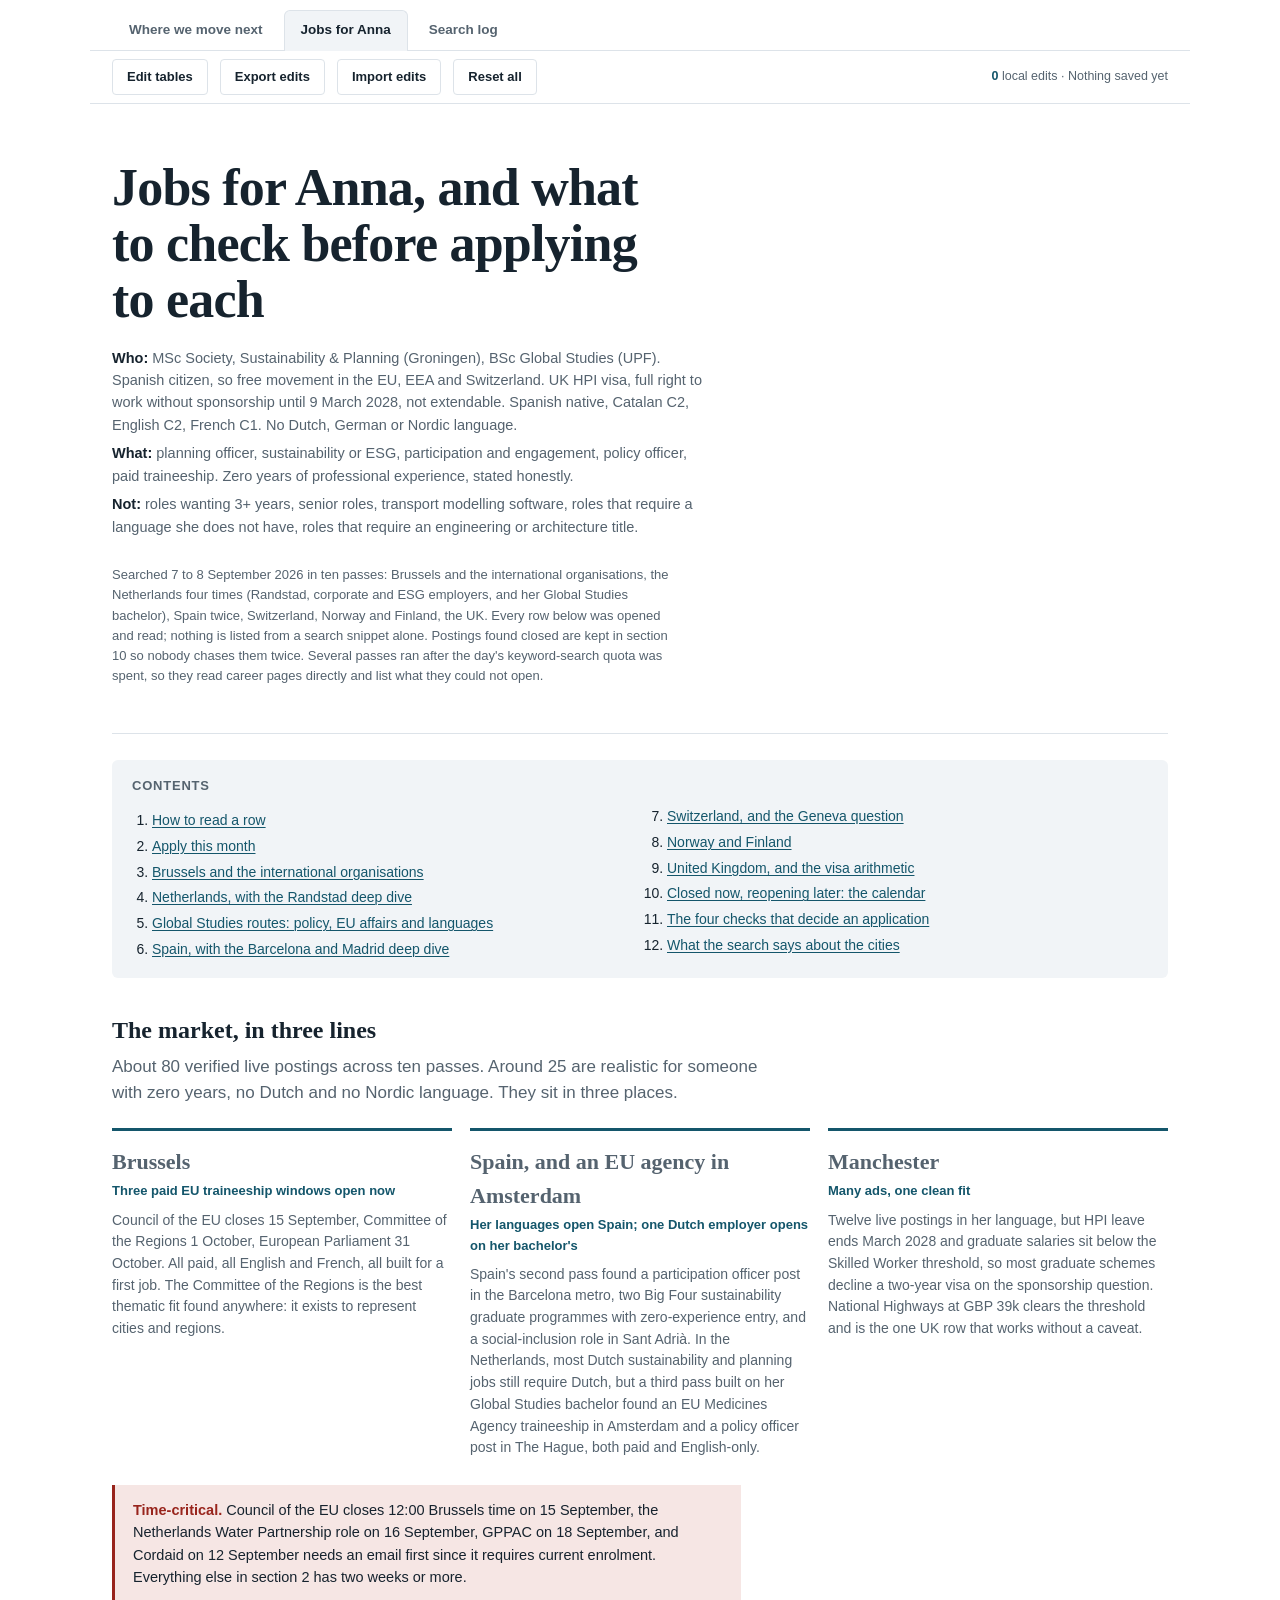
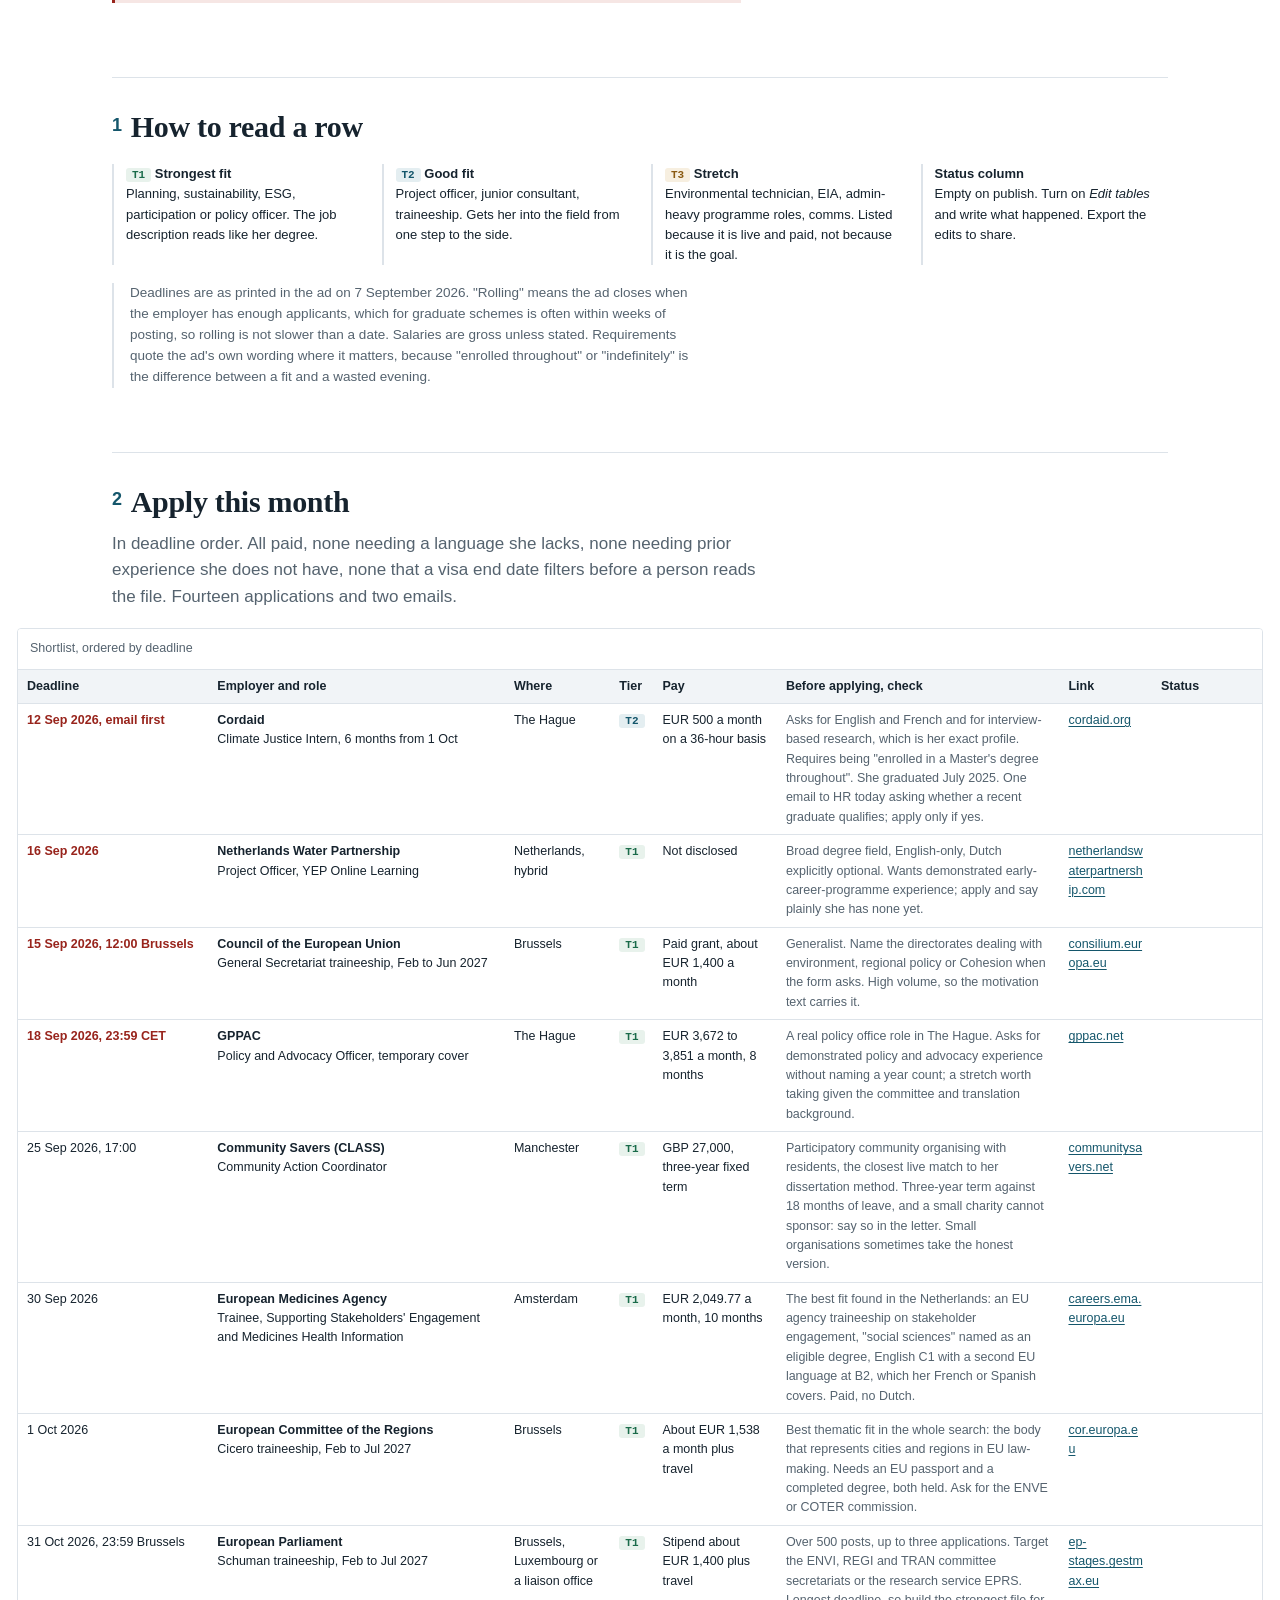
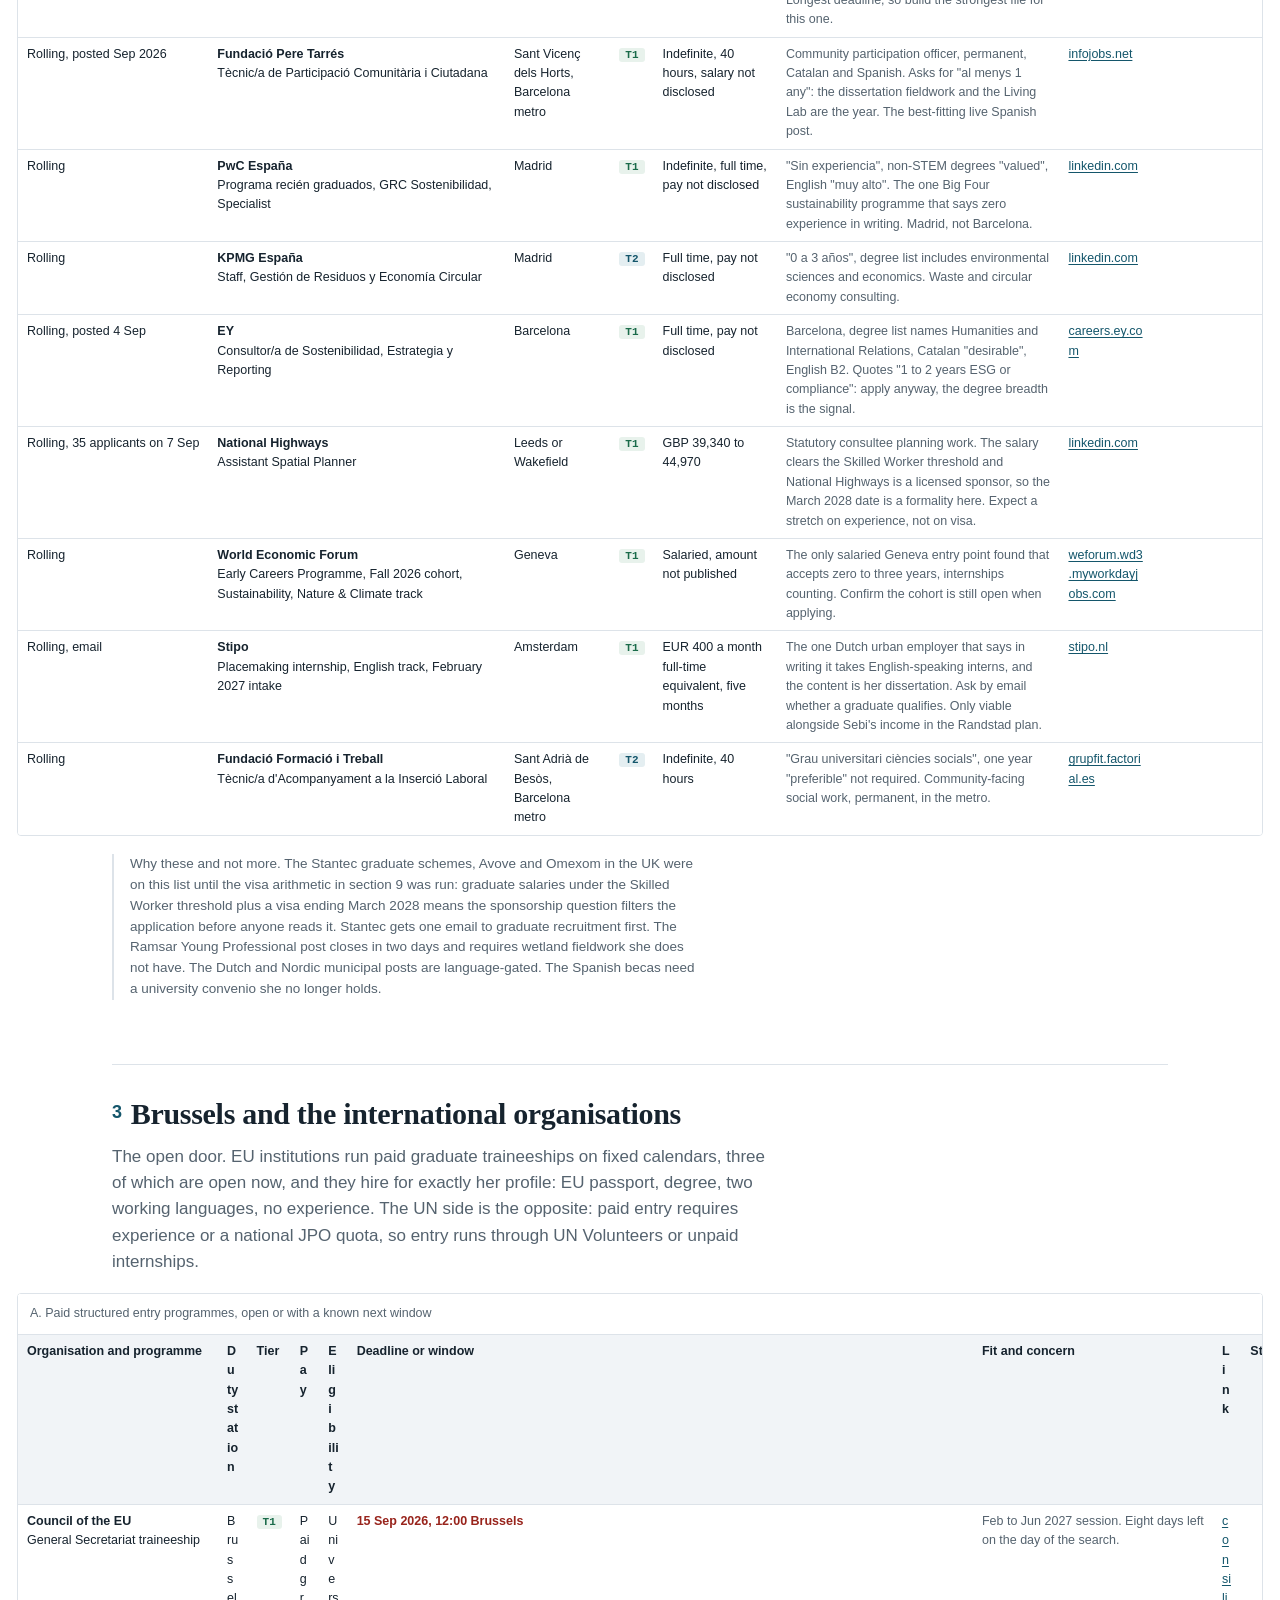
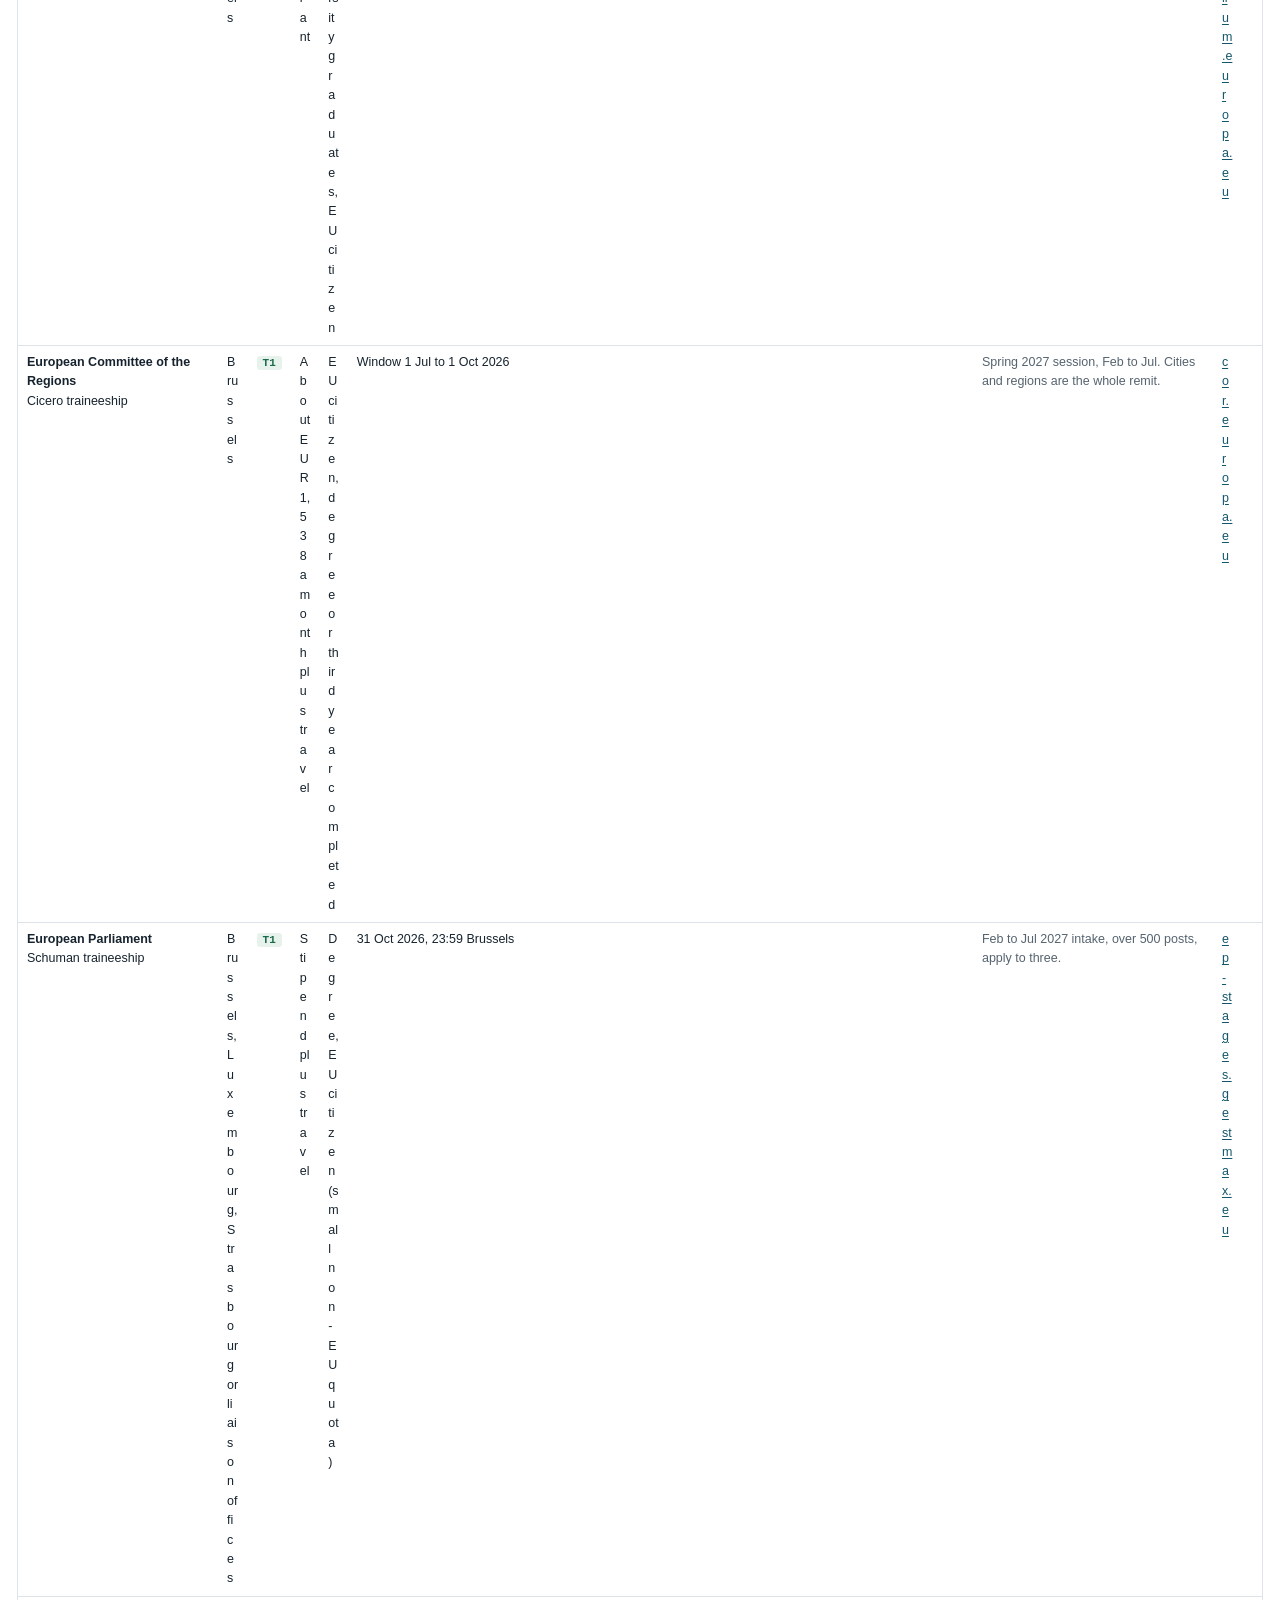
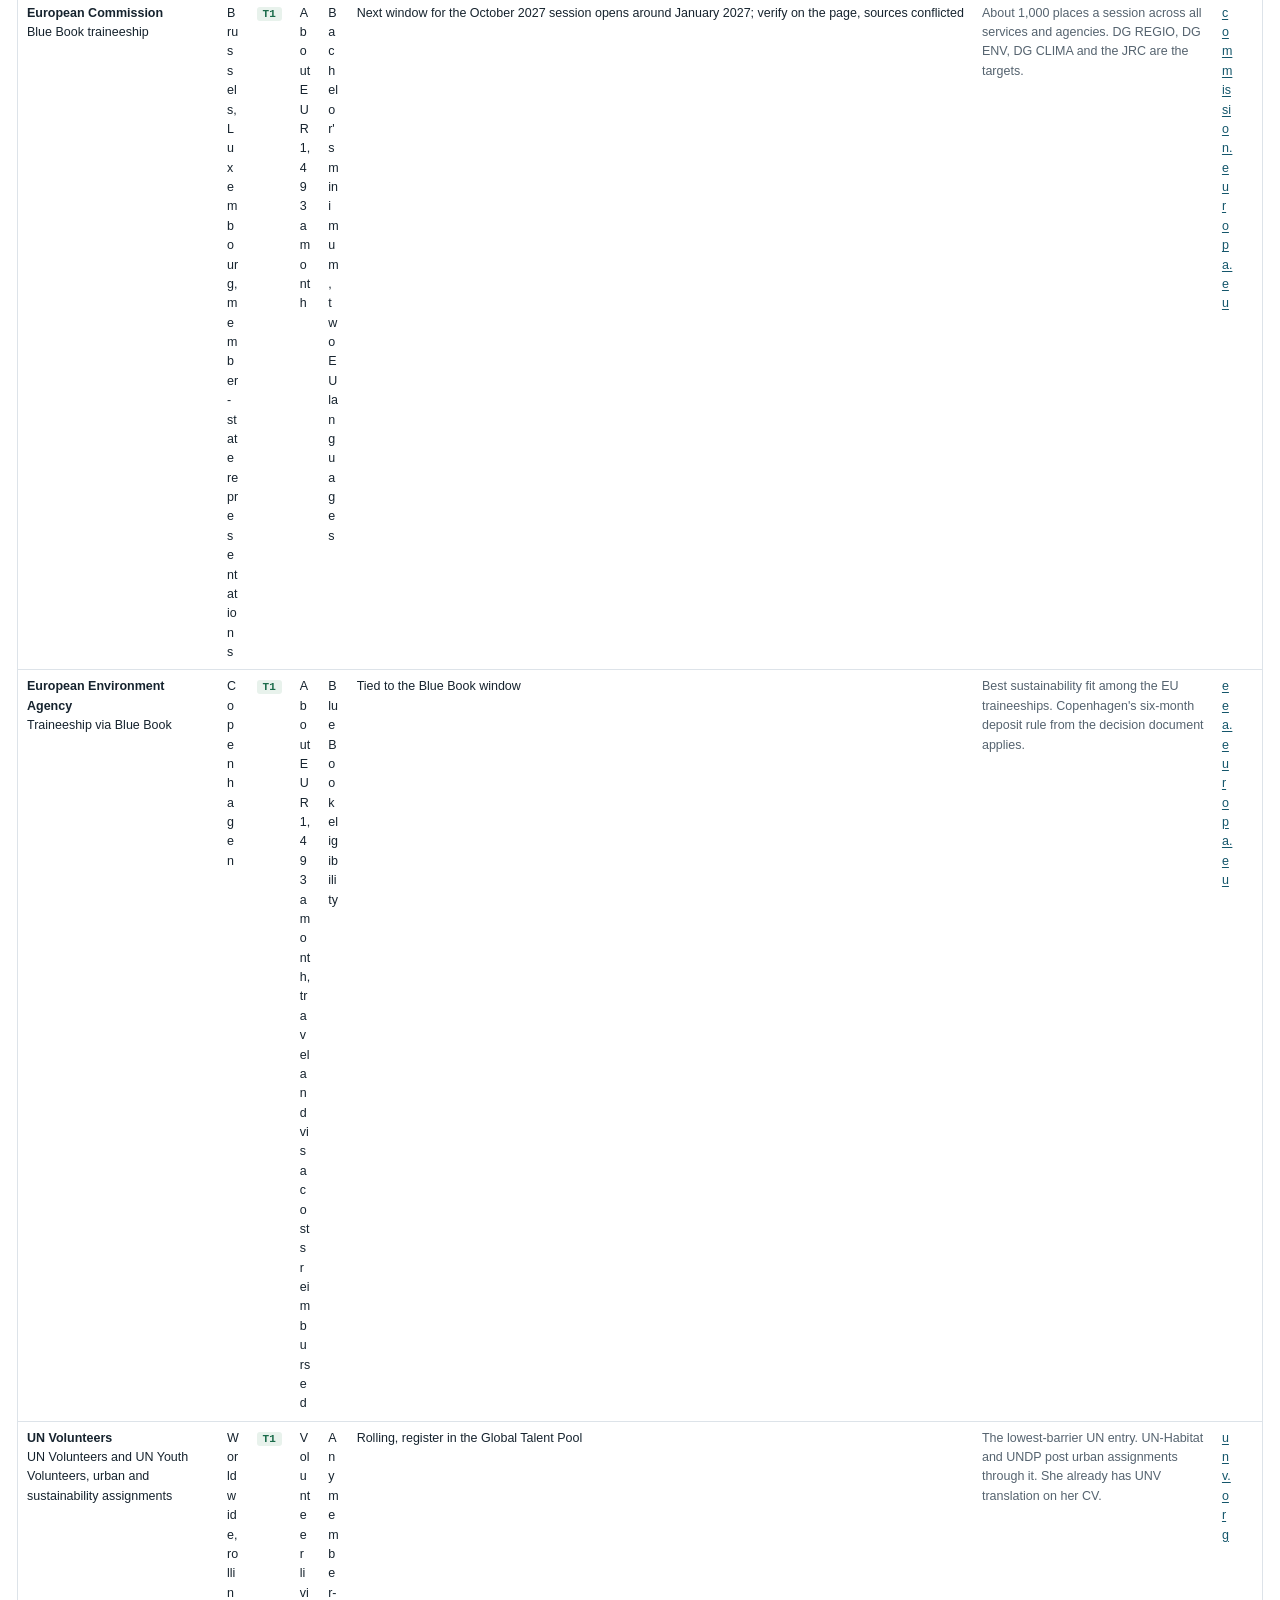
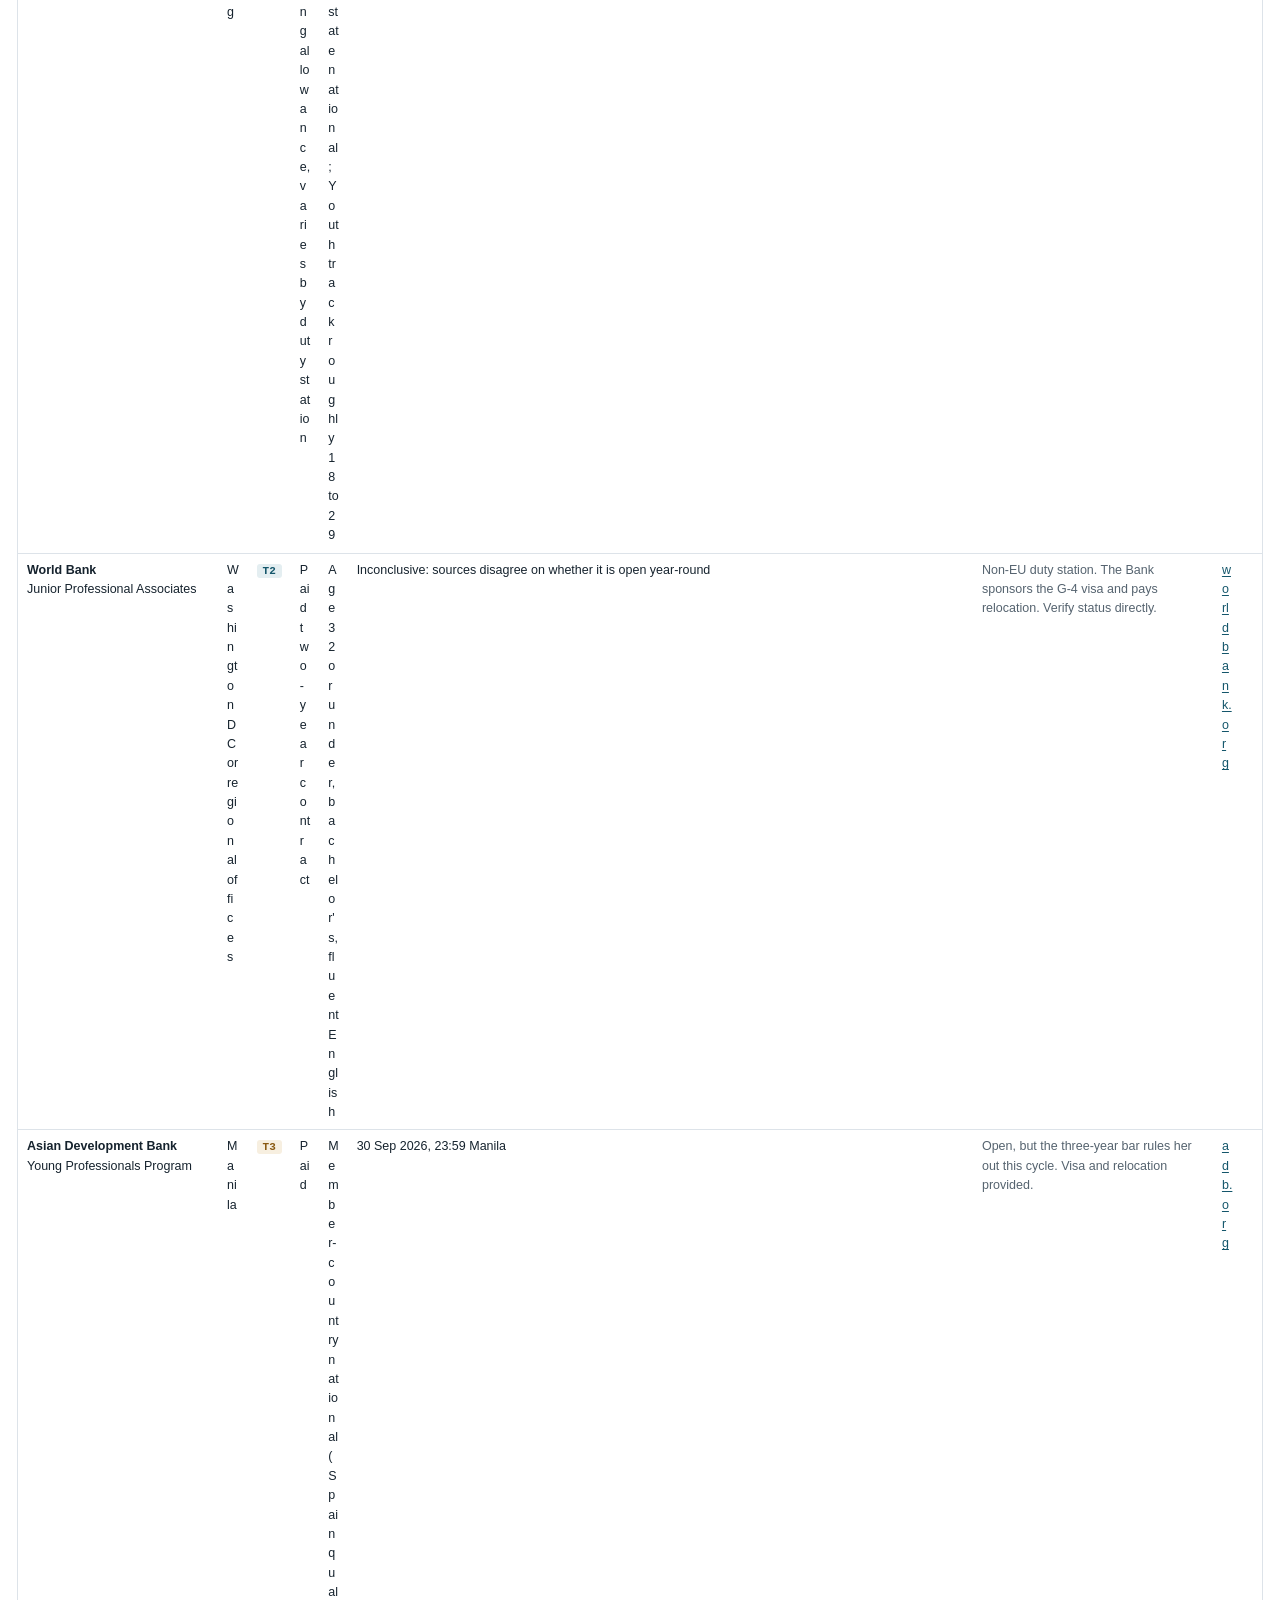
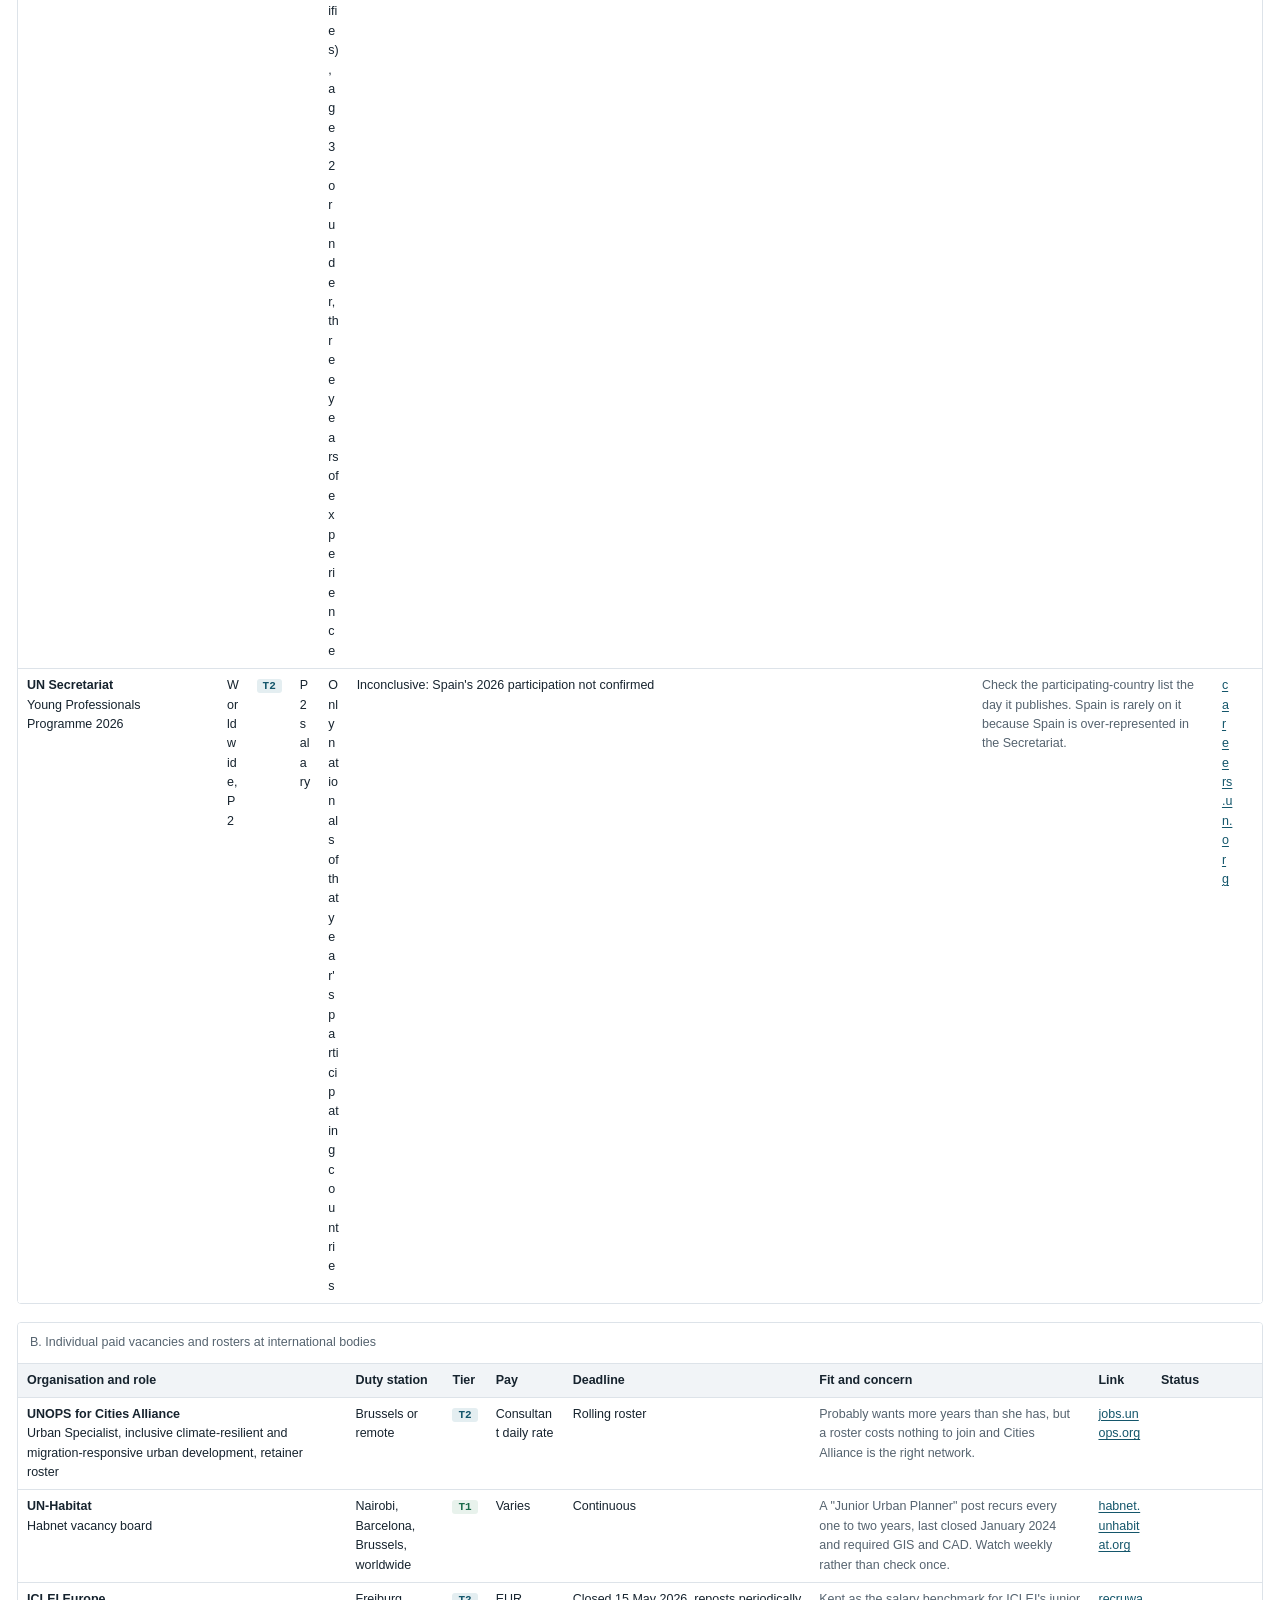
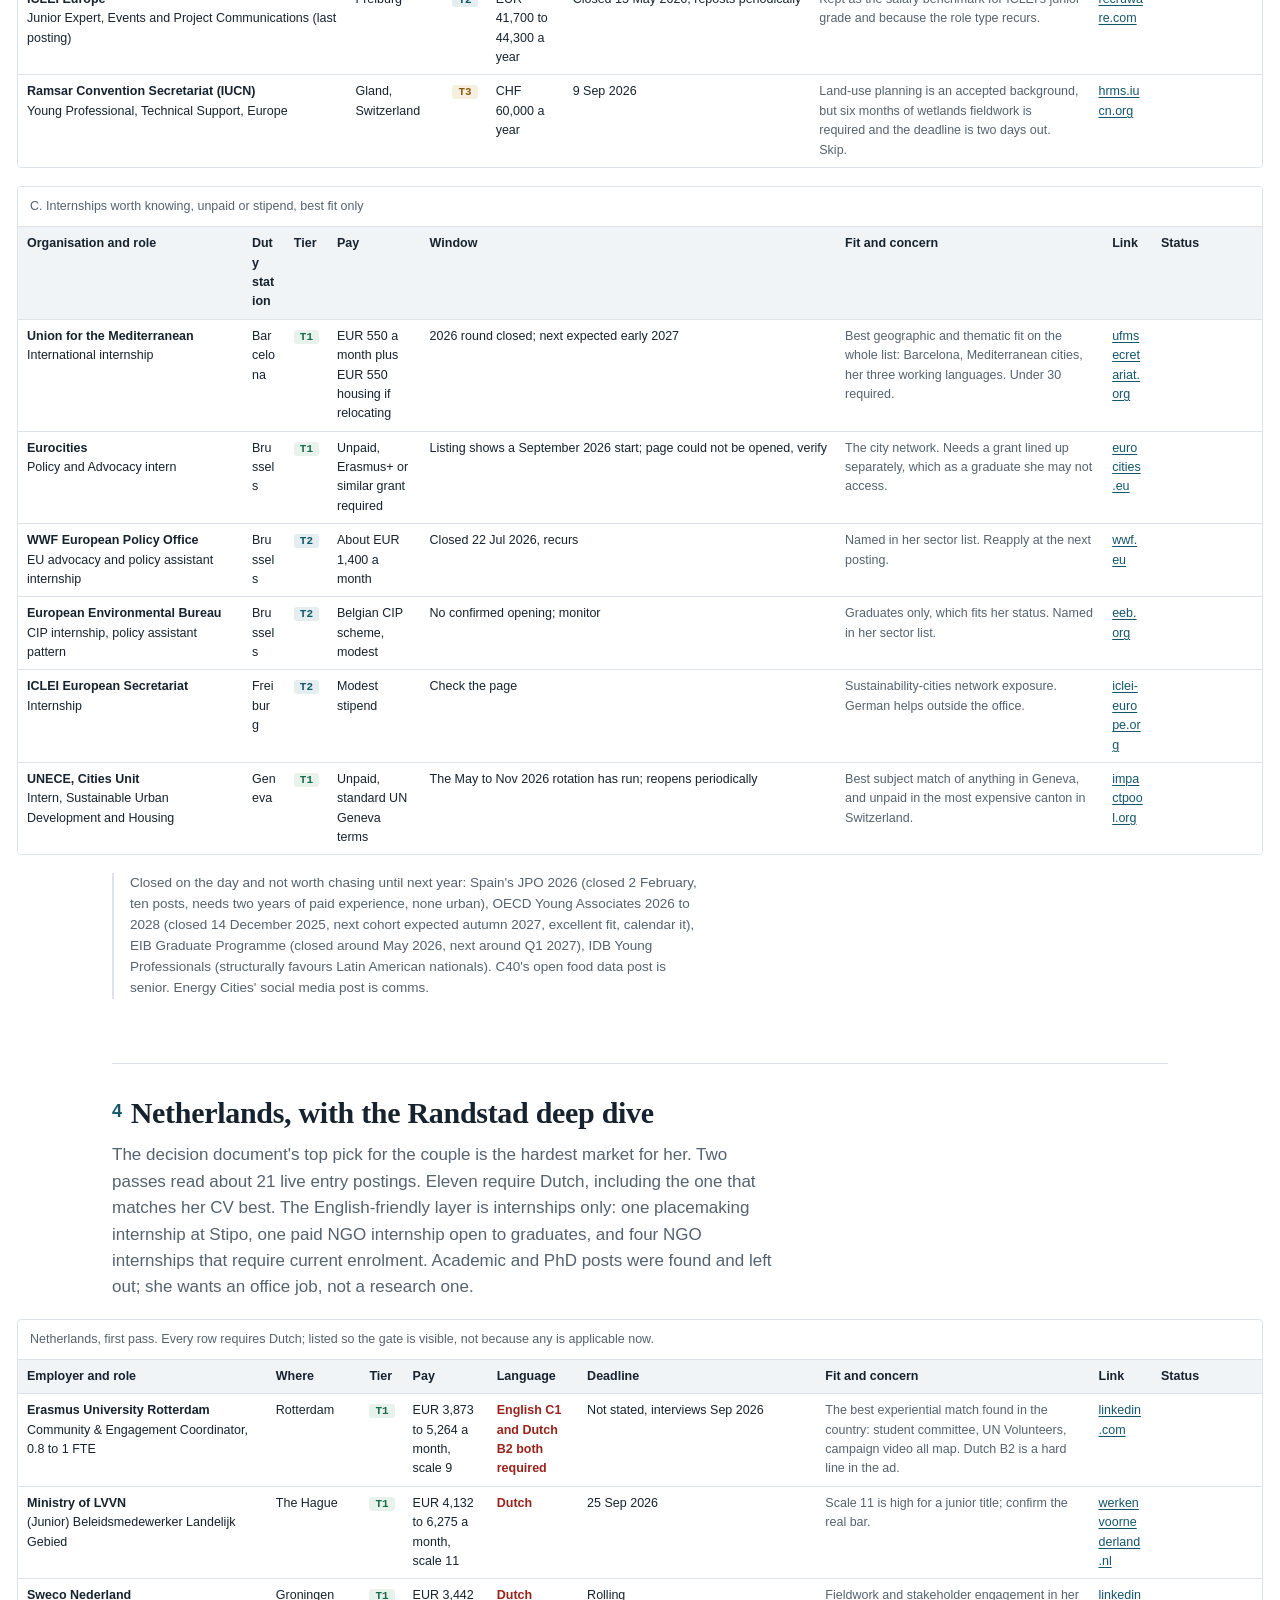
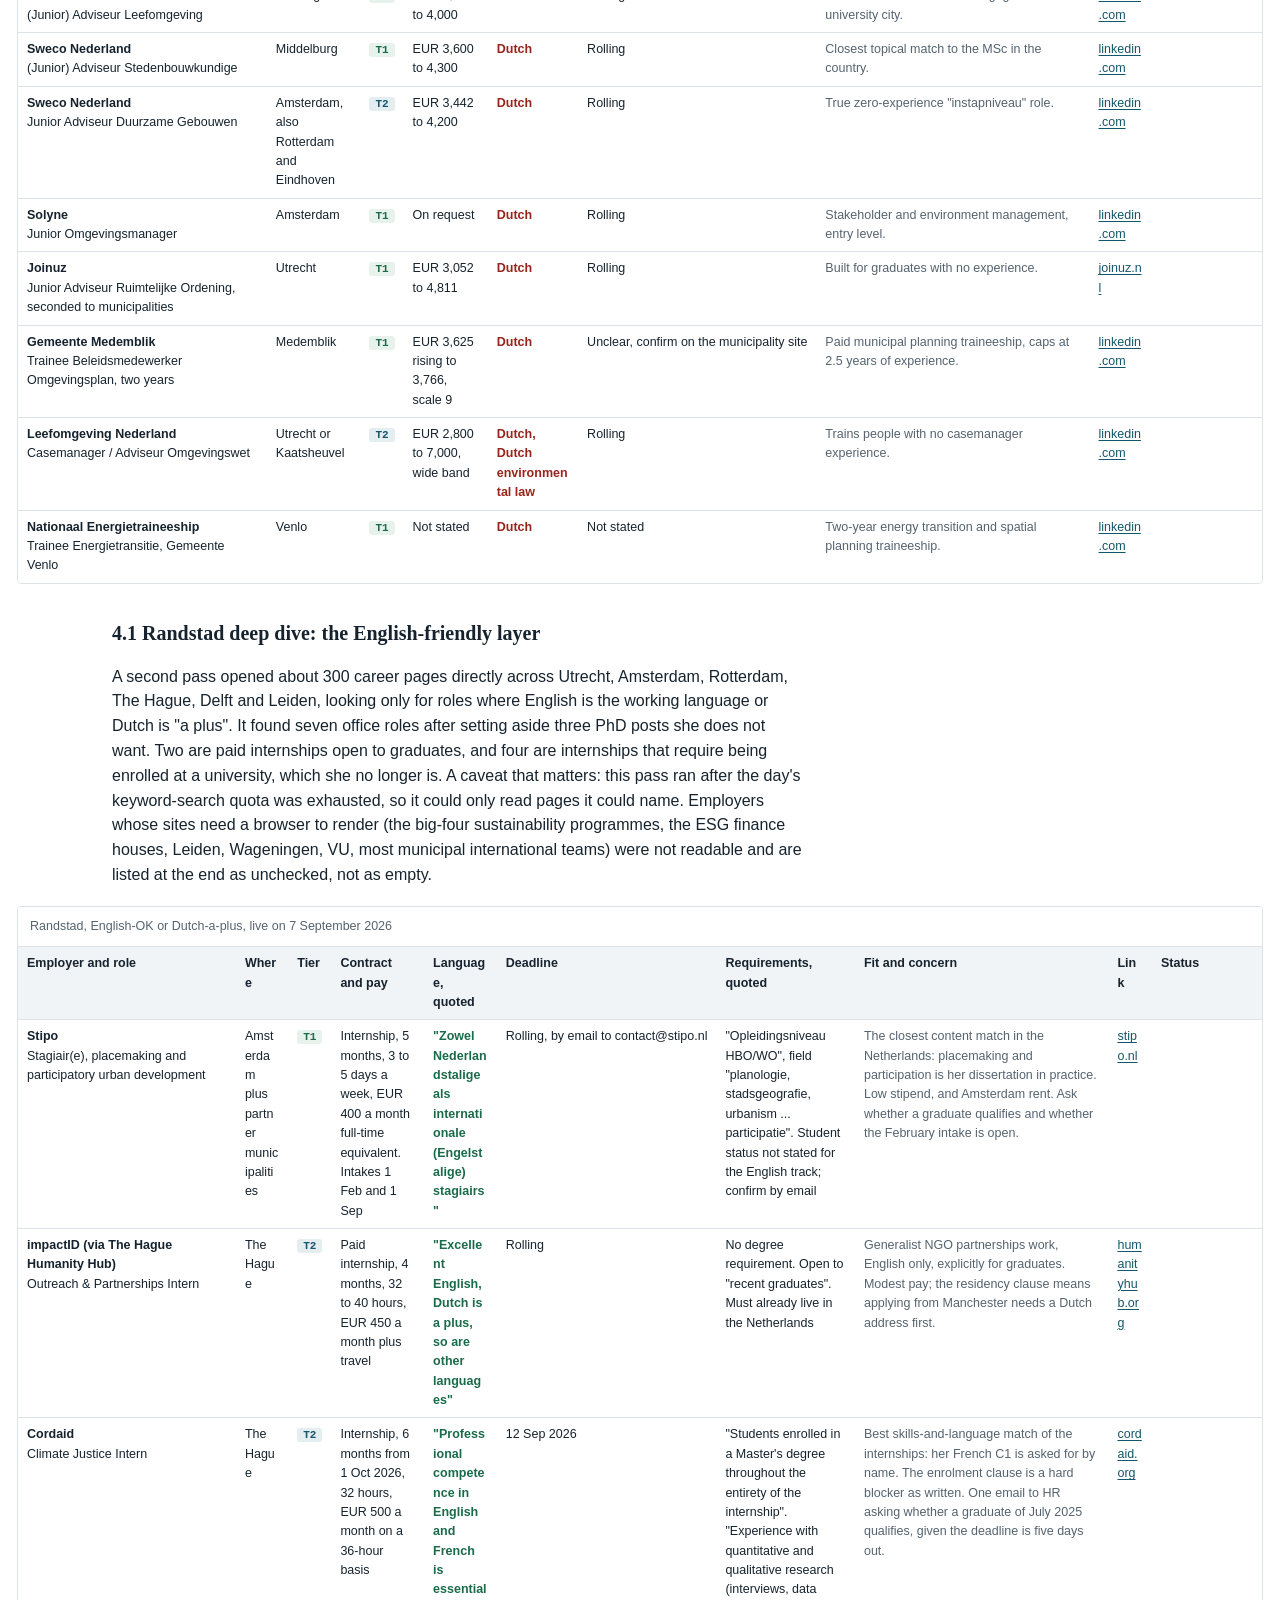
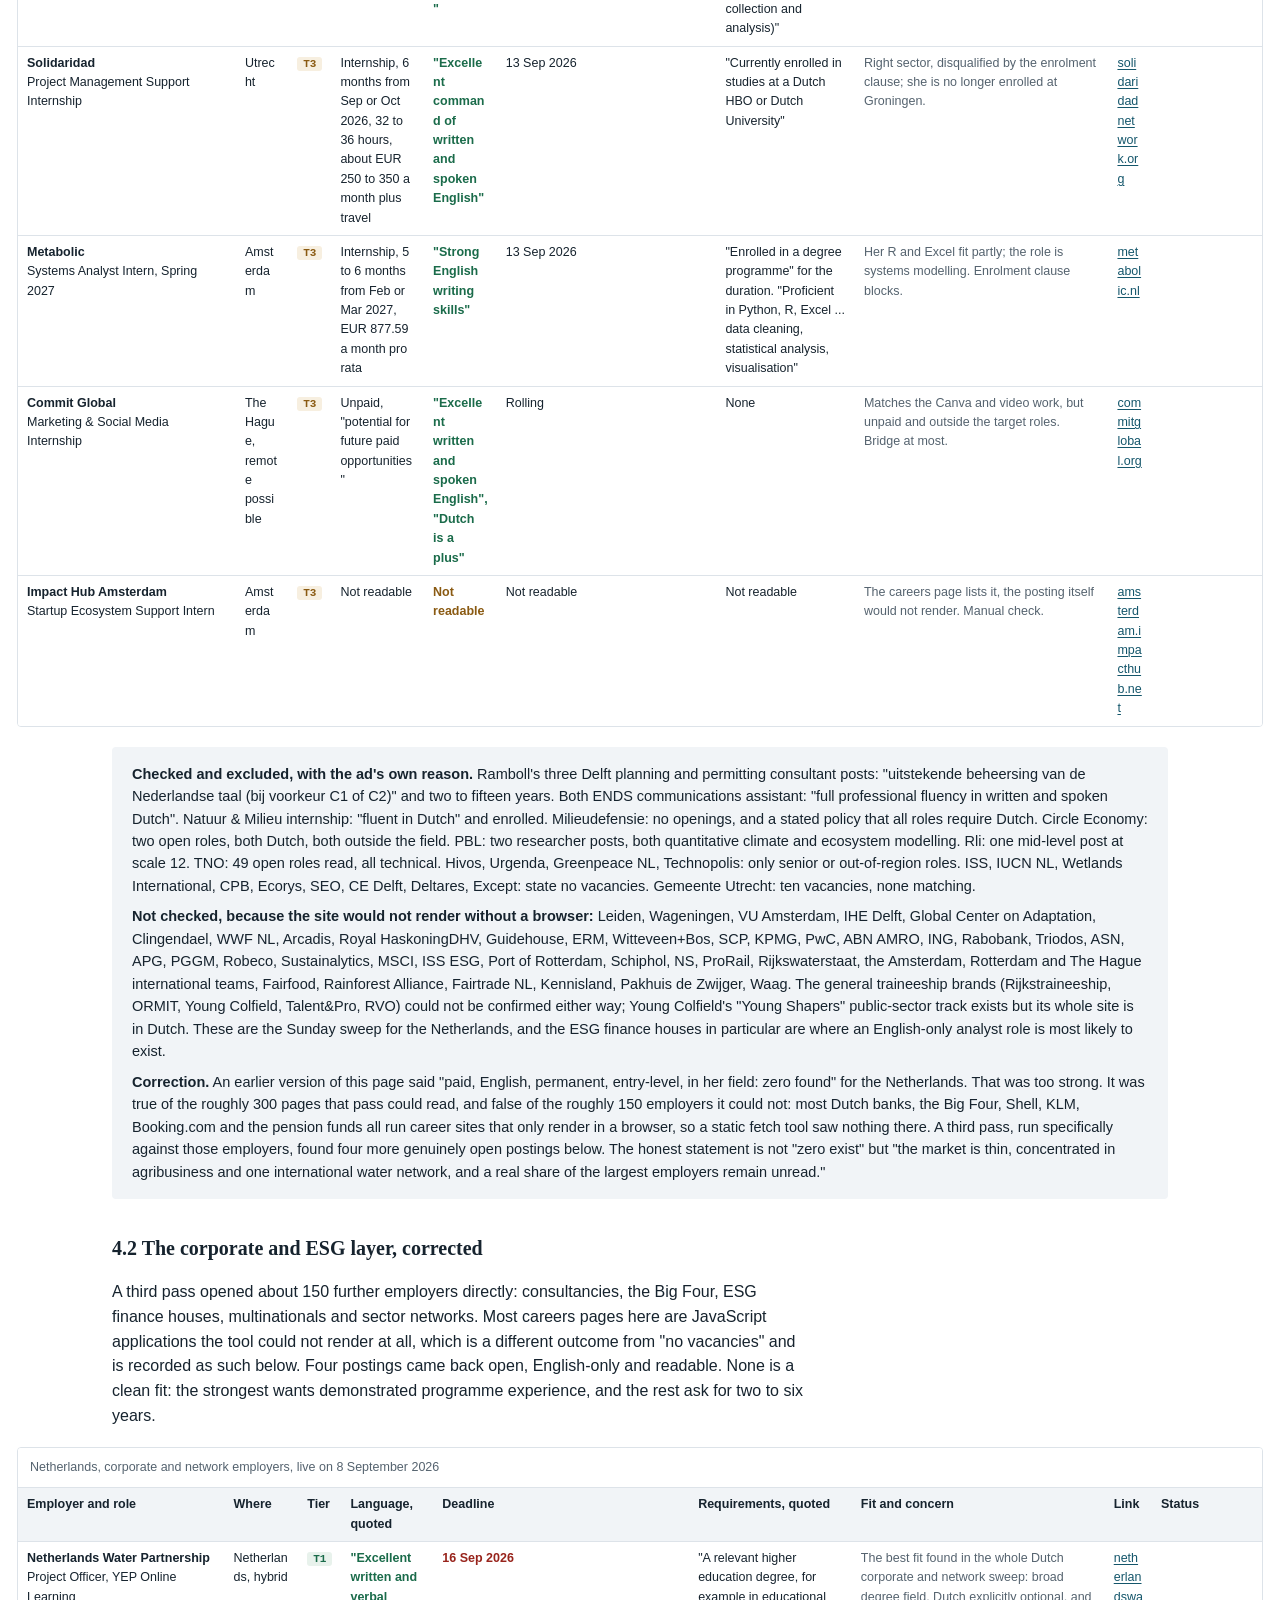
==== commit 175ecbba: "fix" ====
--- a/jobs.html
+++ b/jobs.html
@@ -33,9 +33,9 @@
 <header class="masthead">
   <h1>Jobs for Anna, and what to check before applying to each</h1>
   <p class="who"><strong>Who:</strong> MSc Society, Sustainability &amp; Planning (Groningen), BSc Global Studies (UPF). Spanish citizen, so free movement in the EU, EEA and Switzerland. UK HPI visa, full right to work without sponsorship until 9 March 2028, not extendable. Spanish native, Catalan C2, English C2, French C1. No Dutch, German or Nordic language.</p>
-  <p class="who"><strong>What:</strong> planning officer, sustainability or ESG, participation and engagement, policy officer, research assistant, paid traineeship, funded PhD. Zero years of professional experience, stated honestly.</p>
+  <p class="who"><strong>What:</strong> planning officer, sustainability or ESG, participation and engagement, policy officer, paid traineeship. Zero years of professional experience, stated honestly.</p>
   <p class="who"><strong>Not:</strong> roles wanting 3+ years, senior roles, transport modelling software, roles that require a language she does not have, roles that require an engineering or architecture title.</p>
-  <p class="stamp">Searched 7 September 2026 in eight passes: Brussels and the international organisations, the Netherlands twice, Spain twice, Switzerland, Norway and Finland, the UK. Every row below was opened and read; nothing is listed from a search snippet alone. Postings found closed are kept in section 9 so nobody chases them twice. The two deep dives ran after the day's keyword-search quota was spent, so they read career pages directly and list what they could not open.</p>
+  <p class="stamp">Searched 7 to 8 September 2026 in ten passes: Brussels and the international organisations, the Netherlands four times (Randstad, corporate and ESG employers, and her Global Studies bachelor), Spain twice, Switzerland, Norway and Finland, the UK. Every row below was opened and read; nothing is listed from a search snippet alone. Postings found closed are kept in section 10 so nobody chases them twice. Several passes ran after the day's keyword-search quota was spent, so they read career pages directly and list what they could not open.</p>
 </header>
 
 <nav class="toc" aria-label="Contents">
@@ -45,6 +45,7 @@
     <li><a href="#now">Apply this month</a></li>
     <li><a href="#eu">Brussels and the international organisations</a></li>
     <li><a href="#nl">Netherlands, with the Randstad deep dive</a></li>
+    <li><a href="#global">Global Studies routes: policy, EU affairs and languages</a></li>
     <li><a href="#es">Spain, with the Barcelona and Madrid deep dive</a></li>
     <li><a href="#ch">Switzerland, and the Geneva question</a></li>
     <li><a href="#nordics">Norway and Finland</a></li>
@@ -57,7 +58,7 @@
 
 <section class="verdict">
   <h2>The market, in three lines</h2>
-  <p class="lead">About 70 verified live postings across eight passes. Around 20 are realistic for someone with zero years, no Dutch and no Nordic language. They sit in three places.</p>
+  <p class="lead">About 80 verified live postings across ten passes. Around 25 are realistic for someone with zero years, no Dutch and no Nordic language. They sit in three places.</p>
   <div class="shortlist">
     <div class="pick">
       <p class="city">Brussels</p>
@@ -65,9 +66,9 @@
       <p>Council of the EU closes 15 September, Committee of the Regions 1 October, European Parliament 31 October. All paid, all English and French, all built for a first job. The Committee of the Regions is the best thematic fit found anywhere: it exists to represent cities and regions.</p>
     </div>
     <div class="pick">
-      <p class="city">Spain and the Randstad</p>
-      <p class="role">Her languages open Spain; English opens Dutch academia</p>
-      <p>Spain's second pass found a participation officer post in the Barcelona metro, two Big Four sustainability graduate programmes with zero-experience entry, and a social-inclusion role in Sant Adrià. The Netherlands offers two funded English-language PhDs at TU Delft and one placemaking internship that takes English speakers. Every Dutch permanent post requires Dutch.</p>
+      <p class="city">Spain, and an EU agency in Amsterdam</p>
+      <p class="role">Her languages open Spain; one Dutch employer opens on her bachelor's</p>
+      <p>Spain's second pass found a participation officer post in the Barcelona metro, two Big Four sustainability graduate programmes with zero-experience entry, and a social-inclusion role in Sant Adrià. In the Netherlands, most Dutch sustainability and planning jobs still require Dutch, but a third pass built on her Global Studies bachelor found an EU Medicines Agency traineeship in Amsterdam and a policy officer post in The Hague, both paid and English-only.</p>
     </div>
     <div class="pick">
       <p class="city">Manchester</p>
@@ -75,32 +76,33 @@
       <p>Twelve live postings in her language, but HPI leave ends March 2028 and graduate salaries sit below the Skilled Worker threshold, so most graduate schemes decline a two-year visa on the sponsorship question. National Highways at GBP 39k clears the threshold and is the one UK row that works without a caveat.</p>
     </div>
   </div>
-  <p class="out"><b>Time-critical.</b> Council of the EU closes 12:00 Brussels time on 15 September. Cordaid in The Hague closes 12 September but needs current enrolment, so one email first. Everything else in section 2 has two weeks or more.</p>
+  <p class="out"><b>Time-critical.</b> Council of the EU closes 12:00 Brussels time on 15 September, the Netherlands Water Partnership role on 16 September, GPPAC on 18 September, and Cordaid on 12 September needs an email first since it requires current enrolment. Everything else in section 2 has two weeks or more.</p>
 </section>
 
 <h2 class="sec" id="read"><span class="n">1</span>How to read a row</h2>
 <div class="conf-key">
   <div><b><span class="tier t1">T1</span> Strongest fit</b> Planning, sustainability, ESG, participation or policy officer. The job description reads like her degree.</div>
-  <div><b><span class="tier t2">T2</span> Good fit</b> Research assistant, project officer, junior consultant, traineeship, funded PhD. Gets her into the field from one step to the side.</div>
+  <div><b><span class="tier t2">T2</span> Good fit</b> Project officer, junior consultant, traineeship. Gets her into the field from one step to the side.</div>
   <div><b><span class="tier t3">T3</span> Stretch</b> Environmental technician, EIA, admin-heavy programme roles, comms. Listed because it is live and paid, not because it is the goal.</div>
   <div><b>Status column</b> Empty on publish. Turn on <em>Edit tables</em> and write what happened. Export the edits to share.</div>
 </div>
 <p class="method">Deadlines are as printed in the ad on 7 September 2026. "Rolling" means the ad closes when the employer has enough applicants, which for graduate schemes is often within weeks of posting, so rolling is not slower than a date. Salaries are gross unless stated. Requirements quote the ad's own wording where it matters, because "enrolled throughout" or "indefinitely" is the difference between a fit and a wasted evening.</p>
 
 <h2 class="sec" id="now"><span class="n">2</span>Apply this month</h2>
-<p class="lead">In deadline order. All paid, none needing a language she lacks, none needing prior experience she does not have, none that a visa end date filters before a person reads the file. Thirteen applications and two emails.</p>
+<p class="lead">In deadline order. All paid, none needing a language she lacks, none needing prior experience she does not have, none that a visa end date filters before a person reads the file. Fourteen applications and two emails.</p>
 <div class="scroll">
 <table data-tid="jobs-now">
   <caption>Shortlist, ordered by deadline</caption>
   <thead><tr><th scope="col">Deadline</th><th scope="col">Employer and role</th><th scope="col">Where</th><th scope="col">Tier</th><th scope="col">Pay</th><th scope="col">Before applying, check</th><th scope="col">Link</th><th scope="col">Status</th></tr></thead>
   <tbody>
     <tr class="urgent"><td class="dl">12 Sep 2026, email first</td><td class="role"><b>Cordaid</b><br>Climate Justice Intern, 6 months from 1 Oct</td><td>The Hague</td><td><span class="tier t2">T2</span></td><td>EUR 500 a month on a 36-hour basis</td><td class="note">Asks for English and French and for interview-based research, which is her exact profile. Requires being "enrolled in a Master's degree throughout". She graduated July 2025. One email to HR today asking whether a recent graduate qualifies; apply only if yes.</td><td><a href="https://www.cordaid.org/en/working-for-cordaid/387463-ClimateJusticeIntern-6282/">cordaid.org</a></td><td class="st"></td></tr>
+    <tr class="urgent"><td class="dl">16 Sep 2026</td><td class="role"><b>Netherlands Water Partnership</b><br>Project Officer, YEP Online Learning</td><td>Netherlands, hybrid</td><td><span class="tier t1">T1</span></td><td>Not disclosed</td><td class="note">Broad degree field, English-only, Dutch explicitly optional. Wants demonstrated early-career-programme experience; apply and say plainly she has none yet.</td><td><a href="https://www.netherlandswaterpartnership.com/project-officer-yep-online-learning">netherlandswaterpartnership.com</a></td><td class="st"></td></tr>
     <tr class="urgent"><td class="dl">15 Sep 2026, 12:00 Brussels</td><td class="role"><b>Council of the European Union</b><br>General Secretariat traineeship, Feb to Jun 2027</td><td>Brussels</td><td><span class="tier t1">T1</span></td><td>Paid grant, about EUR 1,400 a month</td><td class="note">Generalist. Name the directorates dealing with environment, regional policy or Cohesion when the form asks. High volume, so the motivation text carries it.</td><td><a href="https://www.consilium.europa.eu/en/general-secretariat/careers/traineeships/">consilium.europa.eu</a></td><td class="st"></td></tr>
+    <tr class="urgent"><td class="dl">18 Sep 2026, 23:59 CET</td><td class="role"><b>GPPAC</b><br>Policy and Advocacy Officer, temporary cover</td><td>The Hague</td><td><span class="tier t1">T1</span></td><td>EUR 3,672 to 3,851 a month, 8 months</td><td class="note">A real policy office role in The Hague. Asks for demonstrated policy and advocacy experience without naming a year count; a stretch worth taking given the committee and translation background.</td><td><a href="https://www.gppac.net/vacancies">gppac.net</a></td><td class="st"></td></tr>
     <tr><td class="dl">25 Sep 2026, 17:00</td><td class="role"><b>Community Savers (CLASS)</b><br>Community Action Coordinator</td><td>Manchester</td><td><span class="tier t1">T1</span></td><td>GBP 27,000, three-year fixed term</td><td class="note">Participatory community organising with residents, the closest live match to her dissertation method. Three-year term against 18 months of leave, and a small charity cannot sponsor: say so in the letter. Small organisations sometimes take the honest version.</td><td><a href="https://communitysavers.net/engage/vacancies-volunteering/">communitysavers.net</a></td><td class="st"></td></tr>
-    <tr><td class="dl">30 Sep 2026</td><td class="role"><b>TU Delft, Technology, Policy and Management</b><br>PhD, transition pathways for circular consumption of e-bikes and electronics</td><td>Delft</td><td><span class="tier t2">T2</span></td><td>EUR 3,204 to 4,051 a month, four years</td><td class="note">English is the project language and the ad names qualitative and participatory research as the wanted methods. Topic is circular economy, not urban planning: the letter has to bridge that. The only salaried, English, four-year Dutch post found.</td><td><a href="https://careers.tudelft.nl/job/Delft-PhD-Position-Transition-Pathways-and-Innovation-for-Circular-Consumption-of-E-bikes-and-Electronics-2628-CD/1371285957/">careers.tudelft.nl</a></td><td class="st"></td></tr>
+        <tr><td class="dl">30 Sep 2026</td><td class="role"><b>European Medicines Agency</b><br>Trainee, Supporting Stakeholders' Engagement and Medicines Health Information</td><td>Amsterdam</td><td><span class="tier t1">T1</span></td><td>EUR 2,049.77 a month, 10 months</td><td class="note">The best fit found in the Netherlands: an EU agency traineeship on stakeholder engagement, "social sciences" named as an eligible degree, English C1 with a second EU language at B2, which her French or Spanish covers. Paid, no Dutch.</td><td><a href="https://careers.ema.europa.eu/job/EMA-Amsterdam-Trainee-%28Supporting-stakeholders'-engagement-and-medicines-health-information%29/1420240833/">careers.ema.europa.eu</a></td><td class="st"></td></tr>
     <tr><td class="dl">1 Oct 2026</td><td class="role"><b>European Committee of the Regions</b><br>Cicero traineeship, Feb to Jul 2027</td><td>Brussels</td><td><span class="tier t1">T1</span></td><td>About EUR 1,538 a month plus travel</td><td class="note">Best thematic fit in the whole search: the body that represents cities and regions in EU law-making. Needs an EU passport and a completed degree, both held. Ask for the ENVE or COTER commission.</td><td><a href="https://www.cor.europa.eu/en/about/work-us/traineeships">cor.europa.eu</a></td><td class="st"></td></tr>
-    <tr><td class="dl">11 Oct 2026</td><td class="role"><b>TU Delft, Architecture and the Built Environment</b><br>PhD, decision processes and strategies for adaptive reuse of buildings</td><td>Delft</td><td><span class="tier t2">T2</span></td><td>EUR 3,059 to 3,881 a month, four years</td><td class="note">English, "knowledge of Dutch is an advantage". Wants an MSc in "Architecture, Real Estate or a related discipline", so the letter has to argue that spatial planning is related. Stakeholder work is hers.</td><td><a href="https://www.academictransfer.com/en/jobs/363746/phd-researcher-decision-processes-and-strategies-for-adaptive-reuse-of-buildings/">academictransfer.com</a></td><td class="st"></td></tr>
-    <tr><td class="dl">31 Oct 2026, 23:59 Brussels</td><td class="role"><b>European Parliament</b><br>Schuman traineeship, Feb to Jul 2027</td><td>Brussels, Luxembourg or a liaison office</td><td><span class="tier t1">T1</span></td><td>Stipend about EUR 1,400 plus travel</td><td class="note">Over 500 posts, up to three applications. Target the ENVI, REGI and TRAN committee secretariats or the research service EPRS. Longest deadline, so build the strongest file for this one.</td><td><a href="https://ep-stages.gestmax.eu/website/application-informations">ep-stages.gestmax.eu</a></td><td class="st"></td></tr>
+        <tr><td class="dl">31 Oct 2026, 23:59 Brussels</td><td class="role"><b>European Parliament</b><br>Schuman traineeship, Feb to Jul 2027</td><td>Brussels, Luxembourg or a liaison office</td><td><span class="tier t1">T1</span></td><td>Stipend about EUR 1,400 plus travel</td><td class="note">Over 500 posts, up to three applications. Target the ENVI, REGI and TRAN committee secretariats or the research service EPRS. Longest deadline, so build the strongest file for this one.</td><td><a href="https://ep-stages.gestmax.eu/website/application-informations">ep-stages.gestmax.eu</a></td><td class="st"></td></tr>
     <tr><td class="dl">Rolling, posted Sep 2026</td><td class="role"><b>Fundació Pere Tarrés</b><br>Tècnic/a de Participació Comunitària i Ciutadana</td><td>Sant Vicenç dels Horts, Barcelona metro</td><td><span class="tier t1">T1</span></td><td>Indefinite, 40 hours, salary not disclosed</td><td class="note">Community participation officer, permanent, Catalan and Spanish. Asks for "al menys 1 any": the dissertation fieldwork and the Living Lab are the year. The best-fitting live Spanish post.</td><td><a href="https://www.infojobs.net/sant-vicenc-dels-horts/tecnic-participacio-comunitaria-ciutadana-setembre-indefinit/of-i7a8d246d7c486e931395e671f7fd65">infojobs.net</a></td><td class="st"></td></tr>
     <tr><td class="dl">Rolling</td><td class="role"><b>PwC España</b><br>Programa recién graduados, GRC Sostenibilidad, Specialist</td><td>Madrid</td><td><span class="tier t1">T1</span></td><td>Indefinite, full time, pay not disclosed</td><td class="note">"Sin experiencia", non-STEM degrees "valued", English "muy alto". The one Big Four sustainability programme that says zero experience in writing. Madrid, not Barcelona.</td><td><a href="https://es.linkedin.com/jobs/view/programa-reci%C3%A9n-graduados-grc-sostenibilidad-riesgos-control-interno-specialist-at-pwc-espa%C3%B1a-4299595458">linkedin.com</a></td><td class="st"></td></tr>
     <tr><td class="dl">Rolling</td><td class="role"><b>KPMG España</b><br>Staff, Gestión de Residuos y Economía Circular</td><td>Madrid</td><td><span class="tier t2">T2</span></td><td>Full time, pay not disclosed</td><td class="note">"0 a 3 años", degree list includes environmental sciences and economics. Waste and circular economy consulting.</td><td><a href="https://es.linkedin.com/jobs/view/staff-gesti%C3%B3n-de-residuos-y-econom%C3%ADa-circular-at-kpmg-espa%C3%B1a-4459964925">linkedin.com</a></td><td class="st"></td></tr>
@@ -112,7 +114,7 @@
   </tbody>
 </table>
 </div>
-<p class="method">Why these and not more. The Stantec graduate schemes, Avove and Omexom in the UK were on this list until the visa arithmetic in section 8 was run: graduate salaries under the Skilled Worker threshold plus a visa ending March 2028 means the sponsorship question filters the application before anyone reads it. Stantec gets one email to graduate recruitment first. The Ramsar Young Professional post closes in two days and requires wetland fieldwork she does not have. The Dutch and Nordic municipal posts are language-gated. The Spanish becas need a university convenio she no longer holds.</p>
+<p class="method">Why these and not more. The Stantec graduate schemes, Avove and Omexom in the UK were on this list until the visa arithmetic in section 9 was run: graduate salaries under the Skilled Worker threshold plus a visa ending March 2028 means the sponsorship question filters the application before anyone reads it. Stantec gets one email to graduate recruitment first. The Ramsar Young Professional post closes in two days and requires wetland fieldwork she does not have. The Dutch and Nordic municipal posts are language-gated. The Spanish becas need a university convenio she no longer holds.</p>
 
 <h2 class="sec" id="eu"><span class="n">3</span>Brussels and the international organisations</h2>
 <p class="lead">The open door. EU institutions run paid graduate traineeships on fixed calendars, three of which are open now, and they hire for exactly her profile: EU passport, degree, two working languages, no experience. The UN side is the opposite: paid entry requires experience or a national JPO quota, so entry runs through UN Volunteers or unpaid internships.</p>
@@ -162,15 +164,14 @@
 <p class="method">Closed on the day and not worth chasing until next year: Spain's JPO 2026 (closed 2 February, ten posts, needs two years of paid experience, none urban), OECD Young Associates 2026 to 2028 (closed 14 December 2025, next cohort expected autumn 2027, excellent fit, calendar it), EIB Graduate Programme (closed around May 2026, next around Q1 2027), IDB Young Professionals (structurally favours Latin American nationals). C40's open food data post is senior. Energy Cities' social media post is comms.</p>
 
 <h2 class="sec" id="nl"><span class="n">4</span>Netherlands, with the Randstad deep dive</h2>
-<p class="lead">The decision document's top pick for the couple is the hardest market for her. Two passes read about 21 live entry postings. Eleven require Dutch, including the one that matches her CV best. The English-friendly layer is academia and internships: two funded PhDs at TU Delft, one placemaking internship at Stipo, and four NGO internships that require current enrolment.</p>
+<p class="lead">The decision document's top pick for the couple is the hardest market for her. Two passes read about 21 live entry postings. Eleven require Dutch, including the one that matches her CV best. The English-friendly layer is internships only: one placemaking internship at Stipo, one paid NGO internship open to graduates, and four NGO internships that require current enrolment. Academic and PhD posts were found and left out; she wants an office job, not a research one.</p>
 <div class="scroll">
 <table data-tid="jobs-nl-first">
   <caption>Netherlands, first pass. Every row requires Dutch; listed so the gate is visible, not because any is applicable now.</caption>
   <thead><tr><th scope="col">Employer and role</th><th scope="col">Where</th><th scope="col">Tier</th><th scope="col">Pay</th><th scope="col">Language</th><th scope="col">Deadline</th><th scope="col">Fit and concern</th><th scope="col">Link</th><th scope="col">Status</th></tr></thead>
   <tbody>
     <tr><td class="role"><b>Erasmus University Rotterdam</b><br>Community &amp; Engagement Coordinator, 0.8 to 1 FTE</td><td>Rotterdam</td><td><span class="tier t1">T1</span></td><td>EUR 3,873 to 5,264 a month, scale 9</td><td class="no">English C1 and Dutch B2 both required</td><td class="dl">Not stated, interviews Sep 2026</td><td class="note">The best experiential match found in the country: student committee, UN Volunteers, campaign video all map. Dutch B2 is a hard line in the ad.</td><td><a href="https://nl.linkedin.com/jobs/view/community-engagement-coordinator-0-8-1-fte-at-erasmus-university-rotterdam-4459690599">linkedin.com</a></td><td class="st"></td></tr>
-    <tr><td class="role"><b>Utrecht University, Human Geography &amp; Spatial Planning</b><br>Research Assistant, I-Heal project, disadvantaged Rotterdam neighbourhoods</td><td>Utrecht, fieldwork Rotterdam</td><td><span class="tier t2">T2</span></td><td>EUR 3,537 to 4,051 a month, 0.75 FTE, 8 months</td><td class="no">Dutch required for interviews, English C1</td><td class="dl">1 Oct 2026</td><td class="note">Exactly her method, qualitative interviews in neighbourhoods, and exactly the language she lacks for it.</td><td><a href="https://www.uu.nl/en/organisation/working-at-utrecht-university/jobs/research-assistant">uu.nl</a></td><td class="st"></td></tr>
-    <tr><td class="role"><b>Ministry of LVVN</b><br>(Junior) Beleidsmedewerker Landelijk Gebied</td><td>The Hague</td><td><span class="tier t1">T1</span></td><td>EUR 4,132 to 6,275 a month, scale 11</td><td class="no">Dutch</td><td class="dl">25 Sep 2026</td><td class="note">Scale 11 is high for a junior title; confirm the real bar.</td><td><a href="https://www.werkenvoornederland.nl/vacatures/junior-beleidsmedewerker-landelijk-gebied-LVVN-2026-8477">werkenvoornederland.nl</a></td><td class="st"></td></tr>
+        <tr><td class="role"><b>Ministry of LVVN</b><br>(Junior) Beleidsmedewerker Landelijk Gebied</td><td>The Hague</td><td><span class="tier t1">T1</span></td><td>EUR 4,132 to 6,275 a month, scale 11</td><td class="no">Dutch</td><td class="dl">25 Sep 2026</td><td class="note">Scale 11 is high for a junior title; confirm the real bar.</td><td><a href="https://www.werkenvoornederland.nl/vacatures/junior-beleidsmedewerker-landelijk-gebied-LVVN-2026-8477">werkenvoornederland.nl</a></td><td class="st"></td></tr>
     <tr><td class="role"><b>Sweco Nederland</b><br>(Junior) Adviseur Leefomgeving</td><td>Groningen</td><td><span class="tier t1">T1</span></td><td>EUR 3,442 to 4,000</td><td class="no">Dutch</td><td class="dl">Rolling</td><td class="note">Fieldwork and stakeholder engagement in her university city.</td><td><a href="https://nl.linkedin.com/jobs/view/junior-adviseur-leefomgeving-at-sweco-4450940990">linkedin.com</a></td><td class="st"></td></tr>
     <tr><td class="role"><b>Sweco Nederland</b><br>(Junior) Adviseur Stedenbouwkundige</td><td>Middelburg</td><td><span class="tier t1">T1</span></td><td>EUR 3,600 to 4,300</td><td class="no">Dutch</td><td class="dl">Rolling</td><td class="note">Closest topical match to the MSc in the country.</td><td><a href="https://nl.linkedin.com/jobs/view/junior-adviseur-stedenbouwkundige-at-sweco-4444881387">linkedin.com</a></td><td class="st"></td></tr>
     <tr><td class="role"><b>Sweco Nederland</b><br>Junior Adviseur Duurzame Gebouwen</td><td>Amsterdam, also Rotterdam and Eindhoven</td><td><span class="tier t2">T2</span></td><td>EUR 3,442 to 4,200</td><td class="no">Dutch</td><td class="dl">Rolling</td><td class="note">True zero-experience "instapniveau" role.</td><td><a href="https://nl.linkedin.com/jobs/view/junior-adviseur-duurzame-gebouwen-at-sweco-4462648178">linkedin.com</a></td><td class="st"></td></tr>
@@ -183,7 +184,7 @@
 </table>
 </div>
 <h3>4.1 Randstad deep dive: the English-friendly layer</h3>
-<p>A second pass opened about 300 career pages directly across Utrecht, Amsterdam, Rotterdam, The Hague, Delft and Leiden, looking only for roles where English is the working language or Dutch is "a plus". It found ten. Three are paid PhD posts, two are paid internships open to graduates, and four are internships that require being enrolled at a university, which she no longer is. A caveat that matters: this pass ran after the day's keyword-search quota was exhausted, so it could only read pages it could name. Employers whose sites need a browser to render (the big-four sustainability programmes, the ESG finance houses, Leiden, Wageningen, VU, most municipal international teams) were not readable and are listed at the end as unchecked, not as empty.</p>
+<p>A second pass opened about 300 career pages directly across Utrecht, Amsterdam, Rotterdam, The Hague, Delft and Leiden, looking only for roles where English is the working language or Dutch is "a plus". It found seven office roles after setting aside three PhD posts she does not want. Two are paid internships open to graduates, and four are internships that require being enrolled at a university, which she no longer is. A caveat that matters: this pass ran after the day's keyword-search quota was exhausted, so it could only read pages it could name. Employers whose sites need a browser to render (the big-four sustainability programmes, the ESG finance houses, Leiden, Wageningen, VU, most municipal international teams) were not readable and are listed at the end as unchecked, not as empty.</p>
 <div class="scroll">
 <table data-tid="jobs-nl-deep">
   <caption>Randstad, English-OK or Dutch-a-plus, live on 7 September 2026</caption>
@@ -191,10 +192,7 @@
   <tbody>
     <tr><td class="role"><b>Stipo</b><br>Stagiair(e), placemaking and participatory urban development</td><td>Amsterdam plus partner municipalities</td><td><span class="tier t1">T1</span></td><td>Internship, 5 months, 3 to 5 days a week, EUR 400 a month full-time equivalent. Intakes 1 Feb and 1 Sep</td><td class="yes">"Zowel Nederlandstalige als internationale (Engelstalige) stagiairs"</td><td class="dl">Rolling, by email to contact@stipo.nl</td><td>"Opleidingsniveau HBO/WO", field "planologie, stadsgeografie, urbanism ... participatie". Student status not stated for the English track; confirm by email</td><td class="note">The closest content match in the Netherlands: placemaking and participation is her dissertation in practice. Low stipend, and Amsterdam rent. Ask whether a graduate qualifies and whether the February intake is open.</td><td><a href="https://stipo.nl/stipo-zoekt-stagiaires/">stipo.nl</a></td><td class="st"></td></tr>
     <tr><td class="role"><b>impactID (via The Hague Humanity Hub)</b><br>Outreach &amp; Partnerships Intern</td><td>The Hague</td><td><span class="tier t2">T2</span></td><td>Paid internship, 4 months, 32 to 40 hours, EUR 450 a month plus travel</td><td class="yes">"Excellent English, Dutch is a plus, so are other languages"</td><td class="dl">Rolling</td><td>No degree requirement. Open to "recent graduates". Must already live in the Netherlands</td><td class="note">Generalist NGO partnerships work, English only, explicitly for graduates. Modest pay; the residency clause means applying from Manchester needs a Dutch address first.</td><td><a href="https://www.humanityhub.org/vacancy/outreach-partnerships-intern-impactid/">humanityhub.org</a></td><td class="st"></td></tr>
-    <tr><td class="role"><b>TU Delft, Technology, Policy and Management</b><br>PhD, Transition pathways and innovation for circular consumption of e-bikes and electronics</td><td>Delft</td><td><span class="tier t2">T2</span></td><td>PhD, 4 years, EUR 3,204 to 4,051 a month plus 8% holiday and 8.3% year-end</td><td class="yes">"The working language in the project is English"</td><td class="dl">30 Sep 2026</td><td>Completed MSc. "Documented experiences ... in qualitative research, participatory research, quantitative socio-technical modelling". Interest in circular economy</td><td class="note">Names her exact methods as the valued skills and asks for no Dutch. Topic is circular consumption rather than urban planning, a defensible stretch. A salaried four-year post is a real job.</td><td><a href="https://careers.tudelft.nl/job/Delft-PhD-Position-Transition-Pathways-and-Innovation-for-Circular-Consumption-of-E-bikes-and-Electronics-2628-CD/1371285957/">careers.tudelft.nl</a></td><td class="st"></td></tr>
-    <tr><td class="role"><b>TU Delft, Architecture and the Built Environment</b><br>PhD Researcher, decision processes and strategies for adaptive reuse of buildings</td><td>Delft</td><td><span class="tier t2">T2</span></td><td>PhD, 4 years, EUR 3,059 to 3,881 a month plus allowances</td><td class="yes">"Excellent written and spoken English". "Knowledge of Dutch is an advantage"</td><td class="dl">11 Oct 2026</td><td>"MSc in Architecture, Real Estate or a related discipline". Interest in decision-making, adaptive reuse, sustainable building, working with stakeholders</td><td class="note">Stakeholder and qualitative work transfers. The named degree fields are a stretch from her MSc; the motivation letter has to argue "related discipline".</td><td><a href="https://www.academictransfer.com/en/jobs/363746/phd-researcher-decision-processes-and-strategies-for-adaptive-reuse-of-buildings/">academictransfer.com</a></td><td class="st"></td></tr>
-    <tr><td class="role"><b>Utrecht University, Human Geography and Spatial Planning</b><br>PhD, Global talent mobility and Europe's strategic autonomy</td><td>Utrecht</td><td><span class="tier t3">T3</span></td><td>PhD, 1 year extendable to 4, EUR 3,204 to 4,051 a month</td><td class="yes">"Proficiency in spoken and written English (C1 level)"</td><td class="dl">14 Sep 2026</td><td>"Quantitative analytical skills ... experience with web scraping and working with large-scale datasets is an advantage"</td><td class="note">Her department, wrong method: heavily quantitative. Seven days to the deadline.</td><td><a href="https://www.uu.nl/en/organisation/working-at-utrecht-university/jobs/phd-in-global-talent-mobility-and-europes-strategic-autonomy">uu.nl</a></td><td class="st"></td></tr>
-    <tr><td class="role"><b>Cordaid</b><br>Climate Justice Intern</td><td>The Hague</td><td><span class="tier t2">T2</span></td><td>Internship, 6 months from 1 Oct 2026, 32 hours, EUR 500 a month on a 36-hour basis</td><td class="yes">"Professional competence in English and French is essential"</td><td class="dl">12 Sep 2026</td><td>"Students enrolled in a Master's degree throughout the entirety of the internship". "Experience with quantitative and qualitative research (interviews, data collection and analysis)"</td><td class="note">Best skills-and-language match of the internships: her French C1 is asked for by name. The enrolment clause is a hard blocker as written. One email to HR asking whether a graduate of July 2025 qualifies, given the deadline is five days out.</td><td><a href="https://www.cordaid.org/en/working-for-cordaid/387463-ClimateJusticeIntern-6282/">cordaid.org</a></td><td class="st"></td></tr>
+                <tr><td class="role"><b>Cordaid</b><br>Climate Justice Intern</td><td>The Hague</td><td><span class="tier t2">T2</span></td><td>Internship, 6 months from 1 Oct 2026, 32 hours, EUR 500 a month on a 36-hour basis</td><td class="yes">"Professional competence in English and French is essential"</td><td class="dl">12 Sep 2026</td><td>"Students enrolled in a Master's degree throughout the entirety of the internship". "Experience with quantitative and qualitative research (interviews, data collection and analysis)"</td><td class="note">Best skills-and-language match of the internships: her French C1 is asked for by name. The enrolment clause is a hard blocker as written. One email to HR asking whether a graduate of July 2025 qualifies, given the deadline is five days out.</td><td><a href="https://www.cordaid.org/en/working-for-cordaid/387463-ClimateJusticeIntern-6282/">cordaid.org</a></td><td class="st"></td></tr>
     <tr><td class="role"><b>Solidaridad</b><br>Project Management Support Internship</td><td>Utrecht</td><td><span class="tier t3">T3</span></td><td>Internship, 6 months from Sep or Oct 2026, 32 to 36 hours, about EUR 250 to 350 a month plus travel</td><td class="yes">"Excellent command of written and spoken English"</td><td class="dl">13 Sep 2026</td><td>"Currently enrolled in studies at a Dutch HBO or Dutch University"</td><td class="note">Right sector, disqualified by the enrolment clause; she is no longer enrolled at Groningen.</td><td><a href="https://www.solidaridadnetwork.org/job/project-management-support-internship/">solidaridadnetwork.org</a></td><td class="st"></td></tr>
     <tr><td class="role"><b>Metabolic</b><br>Systems Analyst Intern, Spring 2027</td><td>Amsterdam</td><td><span class="tier t3">T3</span></td><td>Internship, 5 to 6 months from Feb or Mar 2027, EUR 877.59 a month pro rata</td><td class="yes">"Strong English writing skills"</td><td class="dl">13 Sep 2026</td><td>"Enrolled in a degree programme" for the duration. "Proficient in Python, R, Excel ... data cleaning, statistical analysis, visualisation"</td><td class="note">Her R and Excel fit partly; the role is systems modelling. Enrolment clause blocks.</td><td><a href="https://www.metabolic.nl/vacancies/systems-intern-spring-2027/">metabolic.nl</a></td><td class="st"></td></tr>
     <tr><td class="role"><b>Commit Global</b><br>Marketing &amp; Social Media Internship</td><td>The Hague, remote possible</td><td><span class="tier t3">T3</span></td><td>Unpaid, "potential for future paid opportunities"</td><td class="yes">"Excellent written and spoken English", "Dutch is a plus"</td><td class="dl">Rolling</td><td>None</td><td class="note">Matches the Canva and video work, but unpaid and outside the target roles. Bridge at most.</td><td><a href="https://www.commitglobal.org/en/marketing-social-media-internship">commitglobal.org</a></td><td class="st"></td></tr>
@@ -205,10 +203,52 @@
 <div class="aside">
   <p><strong>Checked and excluded, with the ad's own reason.</strong> Ramboll's three Delft planning and permitting consultant posts: "uitstekende beheersing van de Nederlandse taal (bij voorkeur C1 of C2)" and two to fifteen years. Both ENDS communications assistant: "full professional fluency in written and spoken Dutch". Natuur &amp; Milieu internship: "fluent in Dutch" and enrolled. Milieudefensie: no openings, and a stated policy that all roles require Dutch. Circle Economy: two open roles, both Dutch, both outside the field. PBL: two researcher posts, both quantitative climate and ecosystem modelling. Rli: one mid-level post at scale 12. TNO: 49 open roles read, all technical. Hivos, Urgenda, Greenpeace NL, Technopolis: only senior or out-of-region roles. ISS, IUCN NL, Wetlands International, CPB, Ecorys, SEO, CE Delft, Deltares, Except: state no vacancies. Gemeente Utrecht: ten vacancies, none matching.</p>
   <p><strong>Not checked, because the site would not render without a browser:</strong> Leiden, Wageningen, VU Amsterdam, IHE Delft, Global Center on Adaptation, Clingendael, WWF NL, Arcadis, Royal HaskoningDHV, Guidehouse, ERM, Witteveen+Bos, SCP, KPMG, PwC, ABN AMRO, ING, Rabobank, Triodos, ASN, APG, PGGM, Robeco, Sustainalytics, MSCI, ISS ESG, Port of Rotterdam, Schiphol, NS, ProRail, Rijkswaterstaat, the Amsterdam, Rotterdam and The Hague international teams, Fairfood, Rainforest Alliance, Fairtrade NL, Kennisland, Pakhuis de Zwijger, Waag. The general traineeship brands (Rijkstraineeship, ORMIT, Young Colfield, Talent&amp;Pro, RVO) could not be confirmed either way; Young Colfield's "Young Shapers" public-sector track exists but its whole site is in Dutch. These are the Sunday sweep for the Netherlands, and the ESG finance houses in particular are where an English-only analyst role is most likely to exist.</p>
-  <p><strong>What the two Dutch passes say together.</strong> Of about 21 live entry postings read, 11 required Dutch outright and 8 were English-OK or Dutch-a-plus. The English-OK set is almost entirely academia and internships. Paid, English, permanent, entry-level, in her field: zero found. The enrolment clause on internships is the second gate after language: a graduate cannot take them. The realistic Dutch path without Dutch is therefore a funded PhD (two live, TU Delft) or a paid think-tank internship (Stipo), and a Dutch course running in parallel.</p>
-</div>
-
-<h2 class="sec" id="es"><span class="n">5</span>Spain, with the Barcelona and Madrid deep dive</h2>
+  <p><strong>Correction.</strong> An earlier version of this page said "paid, English, permanent, entry-level, in her field: zero found" for the Netherlands. That was too strong. It was true of the roughly 300 pages that pass could read, and false of the roughly 150 employers it could not: most Dutch banks, the Big Four, Shell, KLM, Booking.com and the pension funds all run career sites that only render in a browser, so a static fetch tool saw nothing there. A third pass, run specifically against those employers, found four more genuinely open postings below. The honest statement is not "zero exist" but "the market is thin, concentrated in agribusiness and one international water network, and a real share of the largest employers remain unread."</p>
+</div>
+
+<h3>4.2 The corporate and ESG layer, corrected</h3>
+<p>A third pass opened about 150 further employers directly: consultancies, the Big Four, ESG finance houses, multinationals and sector networks. Most careers pages here are JavaScript applications the tool could not render at all, which is a different outcome from "no vacancies" and is recorded as such below. Four postings came back open, English-only and readable. None is a clean fit: the strongest wants demonstrated programme experience, and the rest ask for two to six years.</p>
+<div class="scroll">
+<table data-tid="jobs-nl-corp">
+  <caption>Netherlands, corporate and network employers, live on 8 September 2026</caption>
+  <thead><tr><th scope="col">Employer and role</th><th scope="col">Where</th><th scope="col">Tier</th><th scope="col">Language, quoted</th><th scope="col">Deadline</th><th scope="col">Requirements, quoted</th><th scope="col">Fit and concern</th><th scope="col">Link</th><th scope="col">Status</th></tr></thead>
+  <tbody>
+    <tr class="urgent"><td class="role"><b>Netherlands Water Partnership</b><br>Project Officer, YEP Online Learning</td><td>Netherlands, hybrid</td><td><span class="tier t1">T1</span></td><td class="yes">"Excellent written and verbal communication skills in English (Dutch would be a plus)"</td><td class="dl">16 Sep 2026</td><td>"A relevant higher education degree, for example in educational sciences, international development, water management or a related field". "Affinity with and/or experience in working with young professionals, early-career talent"</td><td class="note">The best fit found in the whole Dutch corporate and network sweep: broad degree field, Dutch explicitly optional, and the young-professional programme content is close to her committee and coordination experience. Wants demonstrated learning-and-development experience she does not have; apply and say so plainly.</td><td><a href="https://www.netherlandswaterpartnership.com/project-officer-yep-online-learning">netherlandswaterpartnership.com</a></td><td class="st"></td></tr>
+    <tr><td class="role"><b>Bunge</b><br>Sustainability Analyst, Analytics &amp; Reporting</td><td>Rotterdam</td><td><span class="tier t1">T1</span></td><td class="yes">"Professional proficiency in English. Knowledge of Dutch, Portuguese and/or Spanish is welcomed"</td><td class="dl">Not stated, posted 13 Aug 2026</td><td>"Bachelor's or Master's degree in Sustainability, Environmental Sciences, Finance, Accounting, Data Analytics". "Minimum 2 years working experience in sustainability reporting involving CSRD and GHG Protocol"</td><td class="note">Strong subject match on CSRD reporting, English-only, her Spanish is named as a plus. Quotes a two-year minimum; worth applying since it is stated as a minimum on a large multinational, not an absolute bar.</td><td><a href="https://jobs.bunge.com/job/Rotterdam-Sustainability-Analyst-Analytics-%26-Reporting-ZH-3011-GA/1415398233/">jobs.bunge.com</a></td><td class="st"></td></tr>
+    <tr><td class="role"><b>ECOM Agroindustrial Corp</b><br>Junior Climate Analyst</td><td>Netherlands (also posted for Belgium, England, Germany, Italy, Switzerland)</td><td><span class="tier t2">T2</span></td><td class="yes">"Full professional proficiency in English, French, and Spanish, written and spoken, is mandatory"</td><td class="dl">Not stated</td><td>"Bachelor's or Master's degree in Agronomy, Agricultural Sciences, Environmental Science, Sustainability, Climate Studies"</td><td class="note">The one posting anywhere in this search that names all three of her languages as mandatory. Wants agronomy or agricultural-production knowledge she does not have; the letter has to bridge that with the sustainability half of the degree list.</td><td><a href="https://careerseurope.ecomgroup.com/jobs/8331009-junior-climate-analyst">careerseurope.ecomgroup.com</a></td><td class="st"></td></tr>
+    <tr><td class="role"><b>Bunge</b><br>Manager Tropical Oils Sustainability</td><td>Zaandam</td><td><span class="tier t3">T3</span></td><td class="yes">"Fluent English skills, both written and spoken"</td><td class="dl">Not stated, posted 17 Aug 2026</td><td>"Bachelor's degree in Agriculture, Environmental Science, Business Management". "3 to 5 years of professional experience"</td><td class="note">Degree field fits, but a Manager title needing three to five years is well past a graduate. Kept as evidence Bunge hires English-only sustainability staff in the Netherlands, not as a live application.</td><td><a href="https://jobs.bunge.com/job/Zaandam-Manager-Tropical-Oils-Sustainability-NH-1506-MA/1426914133/">jobs.bunge.com</a></td><td class="st"></td></tr>
+    <tr><td class="role"><b>True Price</b><br>Communication and partnerships intern</td><td>Utrecht</td><td><span class="tier t3">T3</span></td><td class="yes">"Ability to write in English at academic level, Dutch fluency is a plus"</td><td class="dl">Rolling, apply to recruitment@trueprice.org</td><td>"HBO/University (bachelor required)". No current-enrolment clause stated</td><td class="note">The one Dutch internship found with no enrolment clause and English-only. Content is communications and partnerships, not sustainability analysis; a foot in the door rather than the target role.</td><td><a href="https://www.trueprice.org/vacancies/communication-and-partnerships-intern/">trueprice.org</a></td><td class="st"></td></tr>
+  </tbody>
+</table>
+</div>
+<div class="aside">
+  <p><strong>Confirmed no vacancy, on the employer's own page.</strong> APG ("Er zijn momenteel geen relevante vacatures", next trainee cycle opens 1 October), EY NL, Accenture NL (explicit zero results for sustainability), Ecorys Rotterdam, Trinomics, CE Delft, Except, Ecochain, Enviu, Steward Redqueen, Van Lanschot Kempen, Aegon, Achmea, Invest-NL, Climate Fund Managers, Triple Jump, Cardano, Gasunie, AkzoNobel (179 roles read, none sustainability), Cargill NL (38 roles read, none matching), Philips Foundation (no careers page exists), Danone Nutricia, GRI Amsterdam (one senior HR role only), World Benchmarking Alliance, Global Center on Adaptation, IUCN NL, WWF NL, Tropenbos, Commonland, Justdiggit, WakaWaka, Michael Page NL ESG.</p>
+  <p><strong>JavaScript career sites the tool could not render: genuinely unknown, not empty.</strong> Royal HaskoningDHV, Witteveen+Bos, ERM, Guidehouse, Deloitte NL, KPMG NL, PwC NL, McKinsey Amsterdam, Sustainalytics, MSCI, ISS ESG, Robeco, PGGM, Triodos, ABN AMRO, Rabobank, FMO, Oikocredit, Unilever, Philips, ASML, Booking.com, Tesla NL, Fairphone, TenneT, Port of Rotterdam, Schiphol, KLM, DSM-Firmenich, Shell, FrieslandCampina, JDE Peet's, Nutreco, Louis Dreyfus, Adyen, Wolters Kluwer, Rainforest Alliance, IDH Sustainable Trade Initiative, ORMIT, Heineken, Ahold Delhaize, Indeed.nl, Glassdoor, Hays NL, Robert Walters NL, Rijkstraineeship. A real, open posting may sit behind any of these; the fix is a human with a browser, not a stronger claim either way.</p>
+  <p><strong>Dutch required, degree or seniority wrong, kept for the record.</strong> Invest International Analyst (needs Dutch and one to three years), Both ENDS communications assistant (Dutch fluency required), Urgenda (entirely in Dutch), Netherlands Water Partnership's twin role Project Manager YEP Water &amp; Tailor-made (same broad degree field as the Table above, but needs Dutch), Sweco (mechanical or energy engineering only), Blue Lynx's sustainable procurement lead (Dutch, four to six years), Talent&amp;Pro (Dutch, no sustainability track), Berenschot's internship (Dutch and current enrolment), Schuttelaar &amp; Partners (on hold, not accepting applications), DRIFT/Erasmus admin roles (Dutch, one to four years, wrong role type).</p>
+</div>
+
+<h2 class="sec" id="global"><span class="n">5</span>Global Studies routes: policy, EU affairs and languages</h2>
+<p class="lead">Her bachelor's is Global Studies, not sustainability, and it opens a different door. Universitat Pompeu Fabra's own careers page names embassy and consulate roles, international consultancy, NGO work, protocol and PR, and international trade as typical outlets; Dutch and Belgian data on comparable degrees (European Studies, International Relations) shows the same pattern: about half of graduates land in government or EU-adjacent bodies, communications or an NGO, and the degree title matters less than a second working language and some internship experience, which is exactly what her Groningen MSc and UN Volunteers translation add. This search tested that route in the Netherlands directly, alongside where her Spanish is a hireable asset on its own.</p>
+<div class="scroll">
+<table data-tid="jobs-nl-global">
+  <caption>Netherlands, policy, EU-affairs and language-led roles, live on 8 September 2026</caption>
+  <thead><tr><th scope="col">Employer and role</th><th scope="col">Where</th><th scope="col">Tier</th><th scope="col">Pay</th><th scope="col">Language, quoted</th><th scope="col">Deadline</th><th scope="col">Fit and concern</th><th scope="col">Link</th><th scope="col">Status</th></tr></thead>
+  <tbody>
+    <tr class="urgent"><td class="role"><b>European Medicines Agency</b><br>Trainee, Supporting Stakeholders' Engagement and Medicines Health Information</td><td>Amsterdam</td><td><span class="tier t1">T1</span></td><td>EUR 2,049.77 a month, 10-month traineeship</td><td class="yes">"Thorough knowledge of English (at least level C1) and good knowledge of another official EU language (at least B2)"</td><td class="dl">30 Sep 2026</td><td class="note">The single best match found: an EU agency traineeship built for stakeholder engagement, and "social sciences" is an explicitly eligible degree field. Paid, English, no Dutch. The strongest lead in the whole Netherlands search.</td><td><a href="https://careers.ema.europa.eu/job/EMA-Amsterdam-Trainee-%28Supporting-stakeholders'-engagement-and-medicines-health-information%29/1420240833/">careers.ema.europa.eu</a></td><td class="st"></td></tr>
+    <tr class="urgent"><td class="role"><b>GPPAC</b><br>Policy and Advocacy Officer, temporary cover</td><td>The Hague</td><td><span class="tier t1">T1</span></td><td>EUR 3,672 to 3,851 a month, 8-month fixed term</td><td class="yes">"Excellent written and verbal communication skills in English"</td><td class="dl">18 Sep 2026, 23:59 CET</td><td class="note">A real policy and advocacy office role at a peace-and-conflict network in The Hague. Asks for "demonstrated experience in policy analysis, advocacy, and policy engagement" without naming a year count; worth a stretch application built on the committee, dissertation and translation work.</td><td><a href="https://www.gppac.net/vacancies">gppac.net</a></td><td class="st"></td></tr>
+    <tr><td class="role"><b>Simvia</b><br>Junior Customer Success Specialist, Spanish Market</td><td>Amsterdam</td><td><span class="tier t3">T3</span></td><td>Not stated</td><td class="yes">"Spanish and English language fluency both spoken and written is a must"</td><td class="dl">Rolling, posted about 1 week</td><td class="note">Explicitly states zero to two years, internships counting. Not her target field, but a genuine paid, English-and-Spanish, zero-experience-friendly office job if the sequence needs a bridge role.</td><td><a href="https://nl.linkedin.com/jobs/view/junior-customer-success-specialist-spanish-market-growing-impact-scale-up-at-simvia-4460987467">linkedin.com</a></td><td class="st"></td></tr>
+    <tr><td class="role"><b>Adams Multilingual Recruitment</b><br>Customer Service Advisor, Spanish, for a UK insurer</td><td>Amsterdam</td><td><span class="tier t3">T3</span></td><td>Permanent, 35 hours, 3 days on-site</td><td class="yes">"High professional proficiency in Spanish and English, spoken and written"</td><td class="dl">Rolling, posted about 5 days</td><td class="note">"Full structured training is provided", no prior sector experience needed. Same bridge-role logic as Simvia.</td><td><a href="https://nl.linkedin.com/jobs/view/customer-service-advisor-spanish-at-adams-multilingual-recruitment-4459961475">linkedin.com</a></td><td class="st"></td></tr>
+    <tr><td class="role"><b>Intralox</b><br>Customer Service Account Representative, Spanish speaking</td><td>Hoofddorp</td><td><span class="tier t3">T3</span></td><td>Permanent</td><td class="yes">"Business-level fluency in English and Spanish"</td><td class="dl">Rolling, posted about 3 days</td><td class="note">Wants two years' experience; kept for completeness rather than as a live application.</td><td><a href="https://nl.linkedin.com/jobs/view/customer-service-account-representative-spanish-speaking-at-intralox-4463370954">linkedin.com</a></td><td class="st"></td></tr>
+  </tbody>
+</table>
+</div>
+<div class="aside">
+  <p><strong>Watch, do not apply yet: paid EU and international traineeships with a closed or unclear window.</strong> Eurojust, The Hague, 5-month traineeship at about EUR 1,500 a month, English B2 minimum, no call open today; the pattern is an October or March start, so ask their HR when the next round opens. ESA ESTEC, Noordwijk, Young Graduate Trainee programme, tax-free salary, English; the annual call typically opens around February, and it is unconfirmed whether a social-science generalist qualifies under the "business services" track rather than engineering. Eurocontrol, Maastricht, Skyline Traineeship, about EUR 1,547 a month, English mandatory; the current window is closed, next cycle expected applications in October or November for an April 2027 start.</p>
+  <p><strong>Confirmed closed or wrong fit.</strong> Hivos Project Assistant (Zimbabwe, Kenya or Lebanon, not the Netherlands, deadline effectively passed), MDF Tender Desk Officer and Wilde Ganzen (both require fluent Dutch), Justice and Peace and most Hague NGO internships (require current enrolment or a stale deadline), Greenpeace International's only open role needs a law degree, IDEXX's Spanish-language role wants a veterinary or technical science degree.</p>
+  <p><strong>Not readable.</strong> Europol, the International Criminal Court, the Permanent Court of Arbitration, the NATO Communications and Information Agency, the European Patent Office, Adyen, Mollie, Google NL and Microsoft NL all sit behind JavaScript career portals or blocked the fetch outright. None of these is confirmed empty; a person with a browser should check them directly, particularly Europol and the ICC given the policy fit.</p>
+</div>
+
+<h2 class="sec" id="es"><span class="n">6</span>Spain, with the Barcelona and Madrid deep dive</h2>
 <p class="lead">Her languages unlock everything here. The first pass found only private-sector environmental technician posts and corporate becas. The second pass went into foundations, cooperatives, NGOs, consultancies and public bodies directly and found 24 more, five of which are worth her time now: a participation officer post in the Barcelona metro, two Big Four sustainability graduate programmes, an EY Barcelona consultant post with an unusually wide degree list, and a social-inclusion role in Sant Adrià. The public bodies and think tanks she wants most had no open call on the day, and several could not be read at all.</p>
 <div class="scroll">
 <table data-tid="jobs-es-deep">
@@ -256,12 +296,12 @@
 </div>
 <div class="aside">
   <p><strong>Confirmed empty on their own pages, 7 September.</strong> Barcelona Regional, Institut Metròpoli (all 2026 codes filled), Medcities, IUCN Med Málaga, Càritas, SEO/BirdLife ("actualmente no tenemos ninguna oferta"), Ecoserveis (both roles closed), Anthesis Lavola (register interest only), Espai Ambiental, Paisaje Transversal, Lacol, Celobert (no careers pages), Fundación Conama, Fundació Catalunya La Pedrera, Hàbitat3, UfM internships ("now closed for 2026"). Closed and pattern-relevant: UfM Head of Unit Finance (senior, 6 Sep), BIT Habitat Tècnic/a superior (July), Coòpolis persona tècnica d'administració (borsa, EUR 26,438, closed), Fundación Biodiversidad técnico interinidad (EUR 28,642, closed 20 May), CIDOB Junior Visiting Fellowship (15 Jun), Diputació de Barcelona graduate scholarships, Ecoembes Talento Joven, Fundació Salut i Comunitat (30 Aug), CBRE and ONCE sustainability posts (two to five years).</p>
-  <p><strong>Not readable by the search, so not searched.</strong> Ajuntament de Barcelona's full convocatòries list, Institut Municipal d'Urbanisme, Institut Municipal de Mercats, Foment de Ciutat, Agència d'Ecologia Urbana, Barcelona Energia, AMB, ATRI, feina.gencat.cat, Departament de Territori, UPF talent portal, UAB (ICTA, IGOP, Nexus), UB, UPC, UOC, URV, UdG, IBEI, ESADE, CIDOB, ISGlobal, BCNUEJ, CREAF, UCLG, Metropolis, EIT Urban Mobility's applicant system, UN Tourism Madrid, UN-Habitat's own portal, Fundació Bofill (now equitat.org), Fundació la Caixa, Taula del Tercer Sector, Ecologistes en Acció, WWF España, Greenpeace España, Fundación Tomillo, Ecounion, Raons Públiques, La Fàbric@, Garrigues ESG, Sustainalytics Madrid, Ineco (real listings exist, including a "Beca de Planificación Estratégica del Transporte" and a "Técnico/a supervisión ambiental", but the detail pages need a browser), Tecnalia. The FI-AGAUR 2027, FPU 2026 and FPI 2026 predoctoral calls were not verified either way: check agaur.gencat.cat, ciencia.gob.es and aei.gob.es directly. This whole university and public-body cluster is the Sunday sweep for Spain, and it is where a real opening for her profile is most likely to sit.</p>
+  <p><strong>Not readable by the search, so not searched.</strong> Ajuntament de Barcelona's full convocatòries list, Institut Municipal d'Urbanisme, Institut Municipal de Mercats, Foment de Ciutat, Agència d'Ecologia Urbana, Barcelona Energia, AMB, ATRI, feina.gencat.cat, Departament de Territori, UPF talent portal, UAB (ICTA, IGOP, Nexus), UB, UPC, UOC, URV, UdG, IBEI, ESADE, CIDOB, ISGlobal, BCNUEJ, CREAF, UCLG, Metropolis, EIT Urban Mobility's applicant system, UN Tourism Madrid, UN-Habitat's own portal, Fundació Bofill (now equitat.org), Fundació la Caixa, Taula del Tercer Sector, Ecologistes en Acció, WWF España, Greenpeace España, Fundación Tomillo, Ecounion, Raons Públiques, La Fàbric@, Garrigues ESG, Sustainalytics Madrid, Ineco (real listings exist, including a "Beca de Planificación Estratégica del Transporte" and a "Técnico/a supervisión ambiental", but the detail pages need a browser), Tecnalia. This whole public-body cluster is the Sunday sweep for Spain, and it is where a real opening for her profile is most likely to sit.</p>
   <p><strong>Who takes unsolicited applications, confirmed on their page.</strong> Medcities (contact@medcities.org, CV and letter of two pages, Catalan, Spanish, English or French), Oxfam Intermón (autocandidatura only), Ecoserveis, Ecoacsa. The small cooperatives (Raons Públiques, Lacol, Celobert, La Fàbric@, Ecounion) hire off-cycle by sector habit; an email costs nothing, but that is an inference, not something read on their pages.</p>
   <p><strong>Salary bands quoted on opened pages,</strong> entry and junior técnico roles, gross a year: EUR 20,000 to 33,000 (CTTC), 22,802 to 25,266 (Provivienda), 26,438 (Coòpolis), 28,089 (Arrels), 28,642 (Fundación Biodiversidad), 29,000 to 30,000 (Manpower). The Big Four disclosed nothing. Becas run EUR 450 to 500 a month.</p>
 </div>
 
-<h2 class="sec" id="ch"><span class="n">6</span>Switzerland, and the Geneva question</h2>
+<h2 class="sec" id="ch"><span class="n">7</span>Switzerland, and the Geneva question</h2>
 <p class="lead">Three paid roles and five internships found across Geneva, Gland, Lausanne and the canton. Only one paid role is open to someone with no experience. The rest of Geneva's international sector pays people who already have a first job behind them.</p>
 <div class="scroll">
 <table data-tid="jobs-ch">
@@ -283,7 +323,7 @@
   <p><strong>What that means for the couple.</strong> The decision document's verdict holds: Geneva pays Sebi the most and offers Anna twelve to twenty-four months unpaid. If WEF says yes the calculation flips overnight, so apply, but do not plan around it.</p>
 </div>
 
-<h2 class="sec" id="nordics"><span class="n">7</span>Norway and Finland</h2>
+<h2 class="sec" id="nordics"><span class="n">8</span>Norway and Finland</h2>
 <p class="lead">Both countries hire planners and sustainability advisers in volume, and roughly nine in ten of those ads require Norwegian or Finnish. English survives in universities, EU bodies in Helsinki and a few think tanks. Five verified live rows, none padded.</p>
 <div class="scroll">
 <table data-tid="jobs-nordics">
@@ -298,9 +338,9 @@
   </tbody>
 </table>
 </div>
-<p class="method">Missed by days: Aalto University's doctoral researcher post in transport studies (CO-SPACES, street space governance and equity, English only) closed on 1 September 2026. That is the shape of the Finnish opportunity for her: English-language PhD and research posts at Aalto, Helsinki, Tampere and Turku, which recur each term. The Helsinki EU bodies (ECHA traineeship, Nordic Investment Bank young professionals, NEFCO) do not require Finnish and typically open October to December for a spring start. Norway's universities post English PhDs on jobbnorge.no; the ones open on the day were outside her field. Everything municipal or consultancy in either country is closed to her until she learns the language.</p>
-
-<h2 class="sec" id="uk"><span class="n">8</span>United Kingdom, and the visa arithmetic</h2>
+<p class="method">Research posts are not what she wants, so the Finnish opportunity for her is narrower: the Helsinki EU bodies (ECHA traineeship, Nordic Investment Bank young professionals, NEFCO) do not require Finnish and typically open October to December for a spring start. Everything municipal or consultancy in either country is closed to her until she learns the language.</p>
+
+<h2 class="sec" id="uk"><span class="n">9</span>United Kingdom, and the visa arithmetic</h2>
 <p class="lead">The most live postings in a language she speaks, and the market most likely to filter her out before reading the CV. Twelve open postings were found. Against the visa arithmetic below, one is a clean fit, three are worth an email first, and the rest are graduate schemes that will most likely decline a two-year visa.</p>
 <div class="legal">
   <p><strong>The 18-month problem, which decides the UK.</strong> HPI leave ends on 9 March 2028 and cannot be extended. Any role that runs past that date needs the employer to switch her to a Skilled Worker visa, and that needs three things at once: a sponsor licence (most small charities, community organisations and many planning consultancies do not hold one), an eligible occupation (town planning and sustainability roles qualify), and a salary at or above the Skilled Worker threshold. Under the rules in force from July 2025 that is GBP 41,700 general, or GBP 33,400 under the new-entrant discount for applicants under 26 or working towards a chartered qualification such as the RTPI <abbr class="c c" title="gov.uk rules as of July 2025; verify the current figure before relying on it">C</abbr>. Graduate planner and ESG analyst posts pay GBP 26,000 to 30,000. The employer therefore cannot keep her after March 2028 without a pay rise of 15 to 50 per cent, and the application form's "will you require sponsorship in future" question tells them so before anyone reads the CV. That, not the ad wording, is why UK graduate schemes decline two-year visa holders.</p>
@@ -345,7 +385,7 @@
 </div>
 <p class="method">The one sentence to put in every UK cover letter: "I hold High Potential Individual leave with full, unrestricted right to work until 9 March 2028; I do not need sponsorship for this role, and I am telling you the date now so that it is never a surprise." Employers filter on the unanswered question, not on the answered one. Read this section against the current gov.uk thresholds before using it: the figures moved twice in 2024 and 2025 and the settlement rules were under review in 2026. Closed on the day, do not chase: GMCA Place Graduate Programme (closed 2 April 2026), Manchester City Council Assistant Planning Officer and In Our Nature Community Engagement Officer (pages gone), Homes England graduate scheme (closed), LGA National Graduate Development Programme (no confirmed 2026 cohort), University of Manchester JUST research posts (withdrawn), CLES (no vacancies). Not checked because their sites block automated reading: Great Places, One Manchester, Riverside, Peabody, Shelter, Crisis, Sustrans, Locality, Centre for Cities, IPPR North, JRF, UCL Bartlett, LSE Cities, TfL, Environment Agency, Natural England.</p>
 
-<h2 class="sec" id="closed"><span class="n">9</span>Closed now, reopening later: the calendar</h2>
+<h2 class="sec" id="closed"><span class="n">10</span>Closed now, reopening later: the calendar</h2>
 <p class="lead">The best-fit programmes run on cycles. Missing one by a week is the most common way this goes wrong, so here they are with their expected next window.</p>
 <div class="scroll">
 <table data-tid="jobs-calendar">
@@ -361,13 +401,12 @@
     <tr><td class="role"><b>GMCA Place Graduate Programme</b></td><td>Manchester</td><td><span class="tier t1">T1</span></td><td>Paid, graduate scale</td><td>Closed 2 Apr 2026</td><td class="dl">Around Feb to Apr 2027</td><td class="note">Regeneration officer, planner and generalist trainee tracks. A combined authority is a licensed sponsor, but check the pay against the threshold.</td><td><a href="https://www.greatermanchester-ca.gov.uk/about/work-for-us/">greatermanchester-ca.gov.uk</a></td><td class="st"></td></tr>
     <tr><td class="role"><b>WWF European Policy Office internship</b></td><td>Brussels</td><td><span class="tier t2">T2</span></td><td>About EUR 1,400 a month</td><td>Closed 22 Jul 2026</td><td class="dl">Recurs, typically twice a year</td><td class="note">Named in her sector list.</td><td><a href="https://www.wwf.eu/about_us/careers/">wwf.eu</a></td><td class="st"></td></tr>
     <tr><td class="role"><b>CIDOB Junior Visiting Fellowship</b></td><td>Barcelona</td><td><span class="tier t2">T2</span></td><td>Stipend</td><td>Closed 15 Jun 2026</td><td class="dl">Around May 2027</td><td class="note">Think tank in her home city, global cities programme.</td><td><a href="https://www.cidob.org/en/about-cidob/work-us">cidob.org</a></td><td class="st"></td></tr>
-    <tr><td class="role"><b>FI-AGAUR, FPU and FPI predoctoral calls</b></td><td>Catalonia and Spain</td><td><span class="tier t2">T2</span></td><td>Funded PhD contracts, about EUR 1,300 to 1,500 net a month</td><td>FI 2026 closed autumn 2025</td><td class="dl">FI-AGAUR 2027 around Oct 2026; FPU around Dec 2026 to Jan 2027</td><td class="note">Not verified this pass. A funded PhD in urban studies at UAB, UB or UPC is a paid four-year job in Barcelona and needs a supervisor lined up before the call. Start that conversation in September.</td><td><a href="https://agaur.gencat.cat/">agaur.gencat.cat</a></td><td class="st"></td></tr>
-    <tr><td class="role"><b>OECD Young Associates Programme</b></td><td>Paris</td><td><span class="tier t1">T1</span></td><td>EUR 3,886 a month plus benefits</td><td>Closed 14 Dec 2025</td><td class="dl">Around autumn 2027 for the 2028 cohort</td><td class="note">Bachelor's graduated within the prior 18 months is the rule, so check whether the 2028 cohort's window still covers her. If it does, this is the best-paid entry role in the document.</td><td><a href="https://www.oecd.org/en/about/careers/young-associates-programme.html">oecd.org</a></td><td class="st"></td></tr>
-  </tbody>
-</table>
-</div>
-
-<h2 class="sec" id="checks"><span class="n">10</span>The four checks that decide an application</h2>
+        <tr><td class="role"><b>OECD Young Associates Programme</b></td><td>Paris</td><td><span class="tier t1">T1</span></td><td>EUR 3,886 a month plus benefits</td><td>Closed 14 Dec 2025</td><td class="dl">Around autumn 2027 for the 2028 cohort</td><td class="note">Bachelor's graduated within the prior 18 months is the rule, so check whether the 2028 cohort's window still covers her. If it does, this is the best-paid entry role in the document.</td><td><a href="https://www.oecd.org/en/about/careers/young-associates-programme.html">oecd.org</a></td><td class="st"></td></tr>
+  </tbody>
+</table>
+</div>
+
+<h2 class="sec" id="checks"><span class="n">11</span>The four checks that decide an application</h2>
 <p class="lead">Every row above carries one or more of these. None is a reason not to apply. Each is a sentence to put in the cover letter or an email to send first.</p>
 <div class="checks">
   <div><b>Enrolment clauses</b> Dutch and Spanish internships often require being "currently enrolled" or a live university convenio. A graduate cannot take them as written. One email to HR asking whether a July 2025 graduate qualifies costs nothing and sometimes works; a postgraduate certificate course or a UPF alumni scheme can restore convenio eligibility if a specific beca is worth it.</div>
@@ -377,9 +416,9 @@
 </div>
 <p class="method">Honesty rule, restated because it applies to every row: state the zero years plainly, lead with the dissertation method and the Living Lab deliverables, never cite the Estapé-Mir internship or the GeoPromotion conference. A reviewer who reads "recent graduate, two participatory research projects, three working languages" believes it. A reviewer who reads a padded CV believes nothing on it.</p>
 
-<h2 class="sec" id="verdict"><span class="n">11</span>What the search says about the cities</h2>
-<p>The decision document ranks Utrecht and Rotterdam first for the couple. This search says the Dutch market will not hire her permanently until she has Dutch, and that is not a matter of degree: eleven of eleven live entry posts required it, including the one that matched her CV best. What the Netherlands does offer in English is two funded PhDs at TU Delft, which are four-year salaried jobs, and one placemaking internship. It says Brussels is the only place in Europe with paid, English-and-French, zero-experience doors open right now, three of them, which the decision document already called the best policy market for her profile and rejected on Sebi's tax wedge. It says Spain is the one country where her languages open the everyday market: a participation officer post in the Barcelona metro, Big Four sustainability programmes that state zero experience, and a university and public-body cluster that this search could not read and she can. And it says the UK, where she already is, has the most live graduate planning roles in her language and will decline most of them on the sponsorship question, because graduate pay sits under the Skilled Worker threshold and her leave ends in March 2028.</p>
-<p>The practical reading is not a new city. It is a sequence. Apply to the fifteen items in section 2 this month. Whichever answers first sets the city for the next twelve to eighteen months. If it is Brussels, the traineeship is a paid year that turns "zero years" into "one year in an EU institution", which is the line that unlocks the JPO, the OECD programme and the Dutch international employers afterwards. If it is Barcelona or Madrid, her half of the equation is solved and the whole question becomes Sebi's remote-or-foreign-payer contract from section 12 of the decision document. If it is Delft, it is four years of Dutch salary and a Dutch course paid for by the university. If it is Manchester, it is National Highways or an honest small employer, and it buys at most eighteen months unless the pay clears the threshold. Either way, a Dutch course starts now, because the Netherlands is the couple's answer and Dutch is the price of her half of it.</p>
+<h2 class="sec" id="verdict"><span class="n">12</span>What the search says about the cities</h2>
+<p>The decision document ranks Utrecht and Rotterdam first for the couple. This search says the Dutch sustainability and planning market stays largely closed to her without Dutch: eleven of eleven live entry posts in that niche required it, including the one that matched her CV best. It does not say the Dutch market is closed outright. Widening the search to her Global Studies bachelor and to the large corporate and ESG employers a first pass could not read turned up a paid EU agency traineeship in Amsterdam, a policy officer post in The Hague, and four corporate sustainability roles, none a clean fit but all real and English-only. A meaningful share of the largest Dutch employers, including most banks and the Big Four, still run career sites this search could not read at all, so the true size of the English-language Dutch market is unresolved rather than zero. It says Brussels is the only place in Europe with paid, English-and-French, zero-experience doors open right now, three of them, which the decision document already called the best policy market for her profile and rejected on Sebi's tax wedge. It says Spain is the one country where her languages open the everyday market: a participation officer post in the Barcelona metro, Big Four sustainability programmes that state zero experience, and a public-body cluster that this search could not read and she can. And it says the UK, where she already is, has the most live graduate planning roles in her language and will decline most of them on the sponsorship question, because graduate pay sits under the Skilled Worker threshold and her leave ends in March 2028.</p>
+<p>The practical reading is not a new city. It is a sequence. Apply to the sixteen items in section 2 this month. Whichever answers first sets the city for the next twelve to eighteen months. If it is Brussels, the traineeship is a paid year that turns "zero years" into "one year in an EU institution", which is the line that unlocks the JPO, the OECD programme and the Dutch international employers afterwards. If it is Barcelona or Madrid, her half of the equation is solved and the whole question becomes Sebi's remote-or-foreign-payer contract from section 12 of the decision document. If it is Manchester, it is National Highways or an honest small employer, and it buys at most eighteen months unless the pay clears the threshold. Either way, a Dutch course starts now, because the Netherlands is the couple's answer and Dutch is the price of her half of it.</p>
 
 <footer>
   <p>Searched 7 September 2026 by eight parallel research passes covering Brussels and the international organisations, the Netherlands (two passes), Spain (two passes), Switzerland, Norway and Finland, and the UK. Every listed posting was opened and read; postings that could not be opened are marked as unverified in their row. The two deep-dive passes ran after the session's keyword-search quota was exhausted and worked from direct page reads, so their "not readable" lists are long and honest. Closed programmes are listed with their last window and expected next one so nobody chases a dead link twice.</p>
